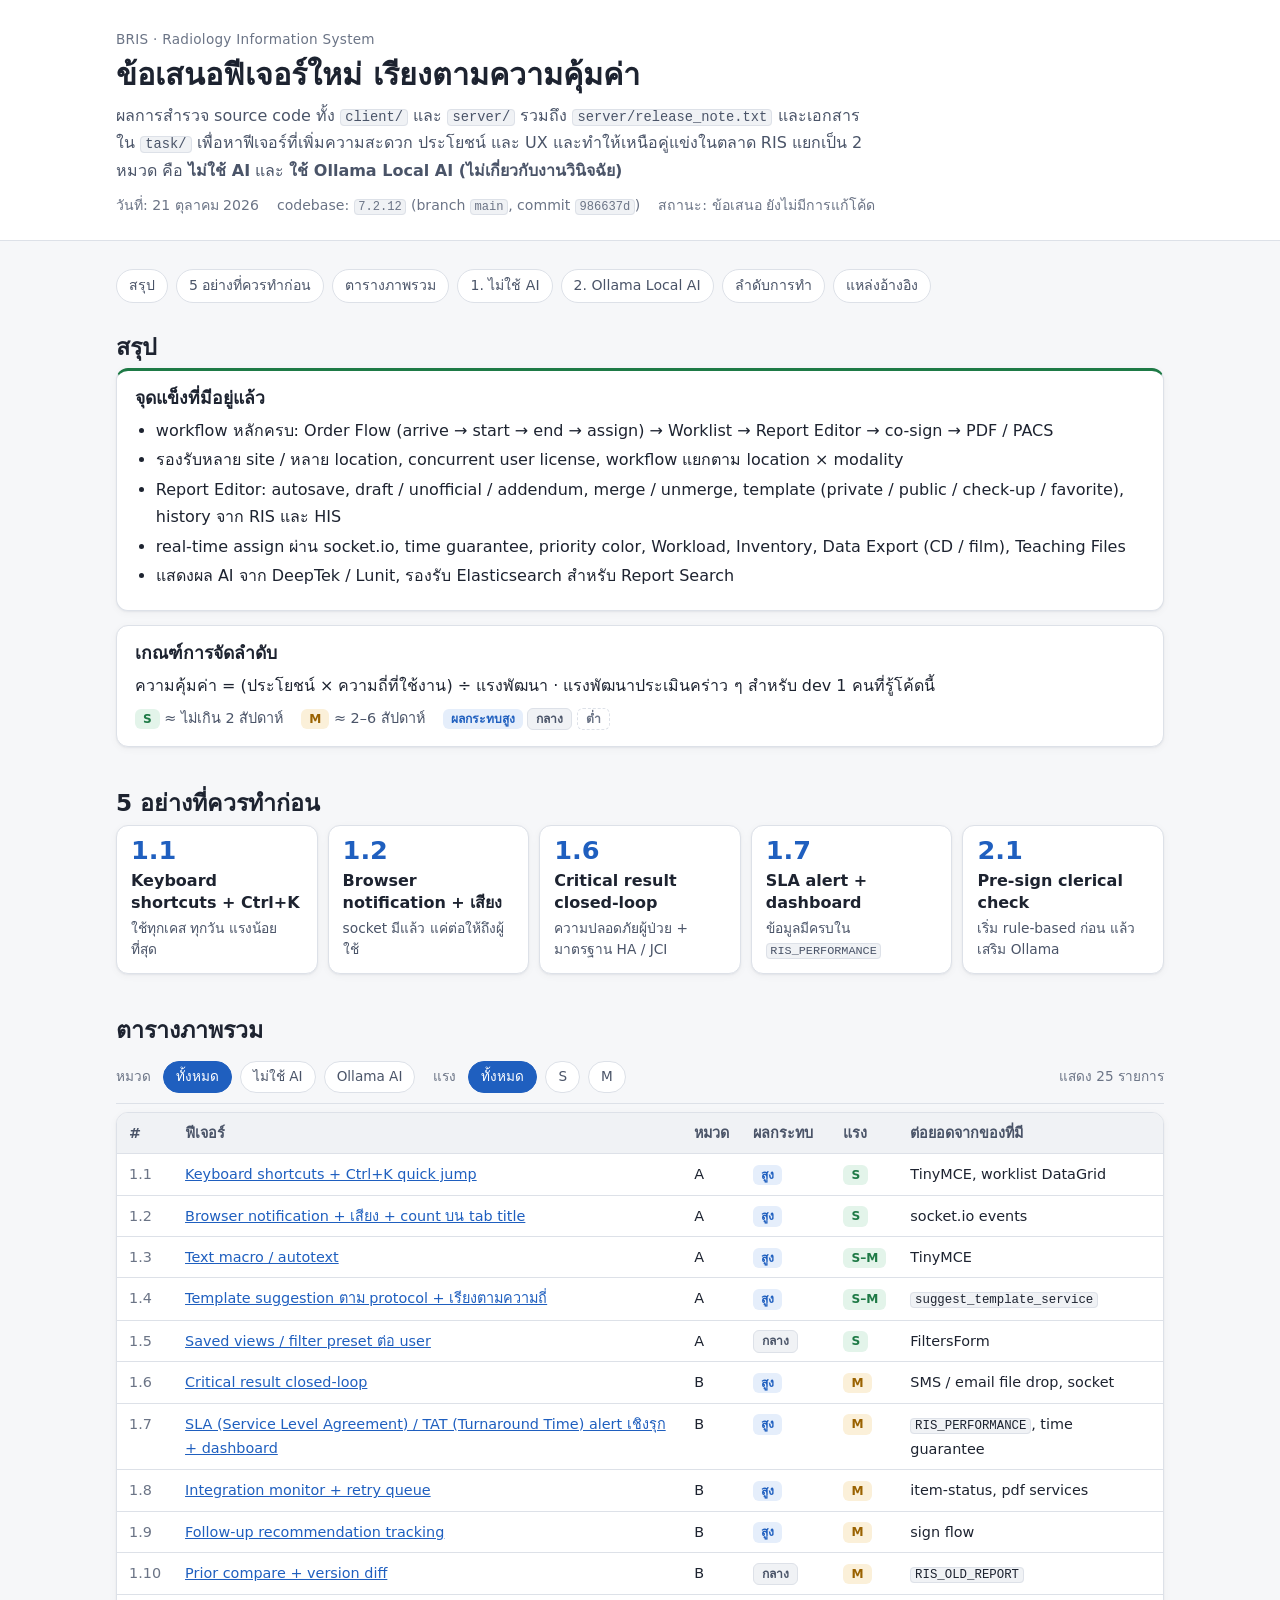
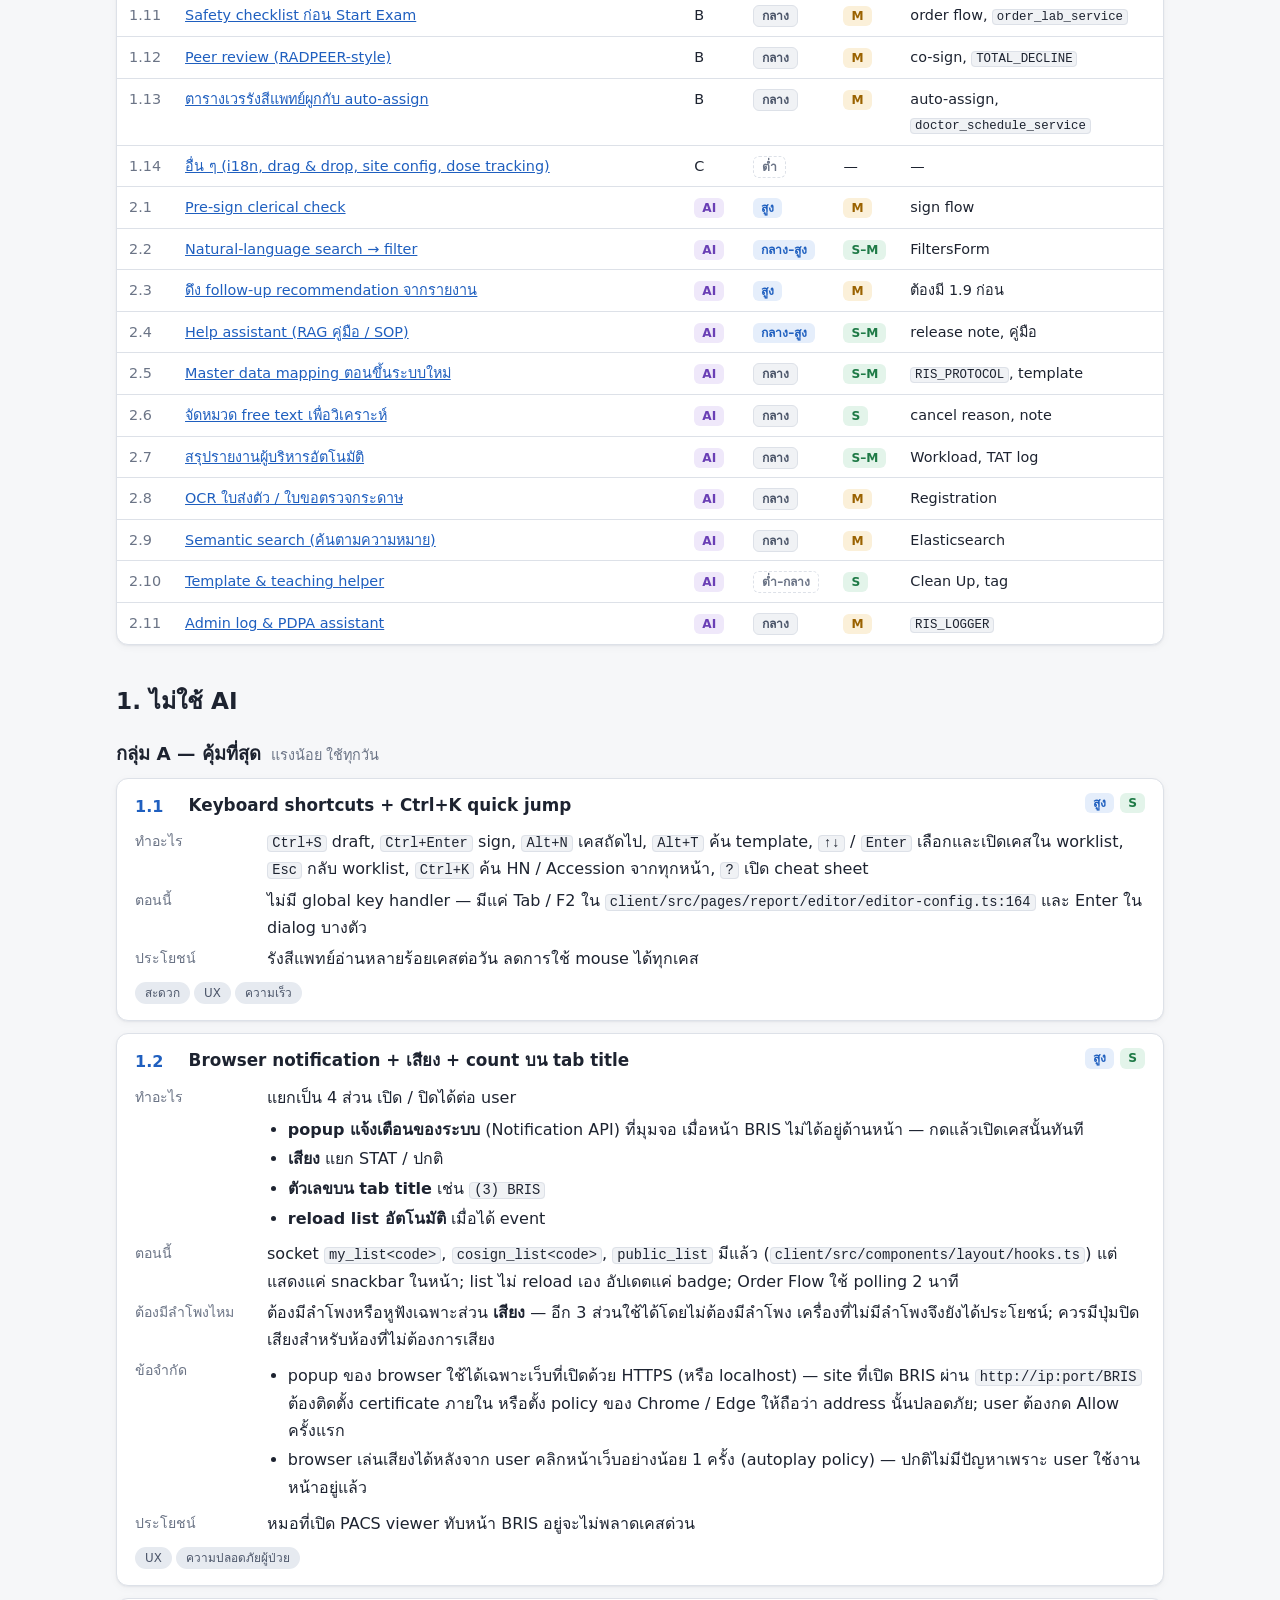
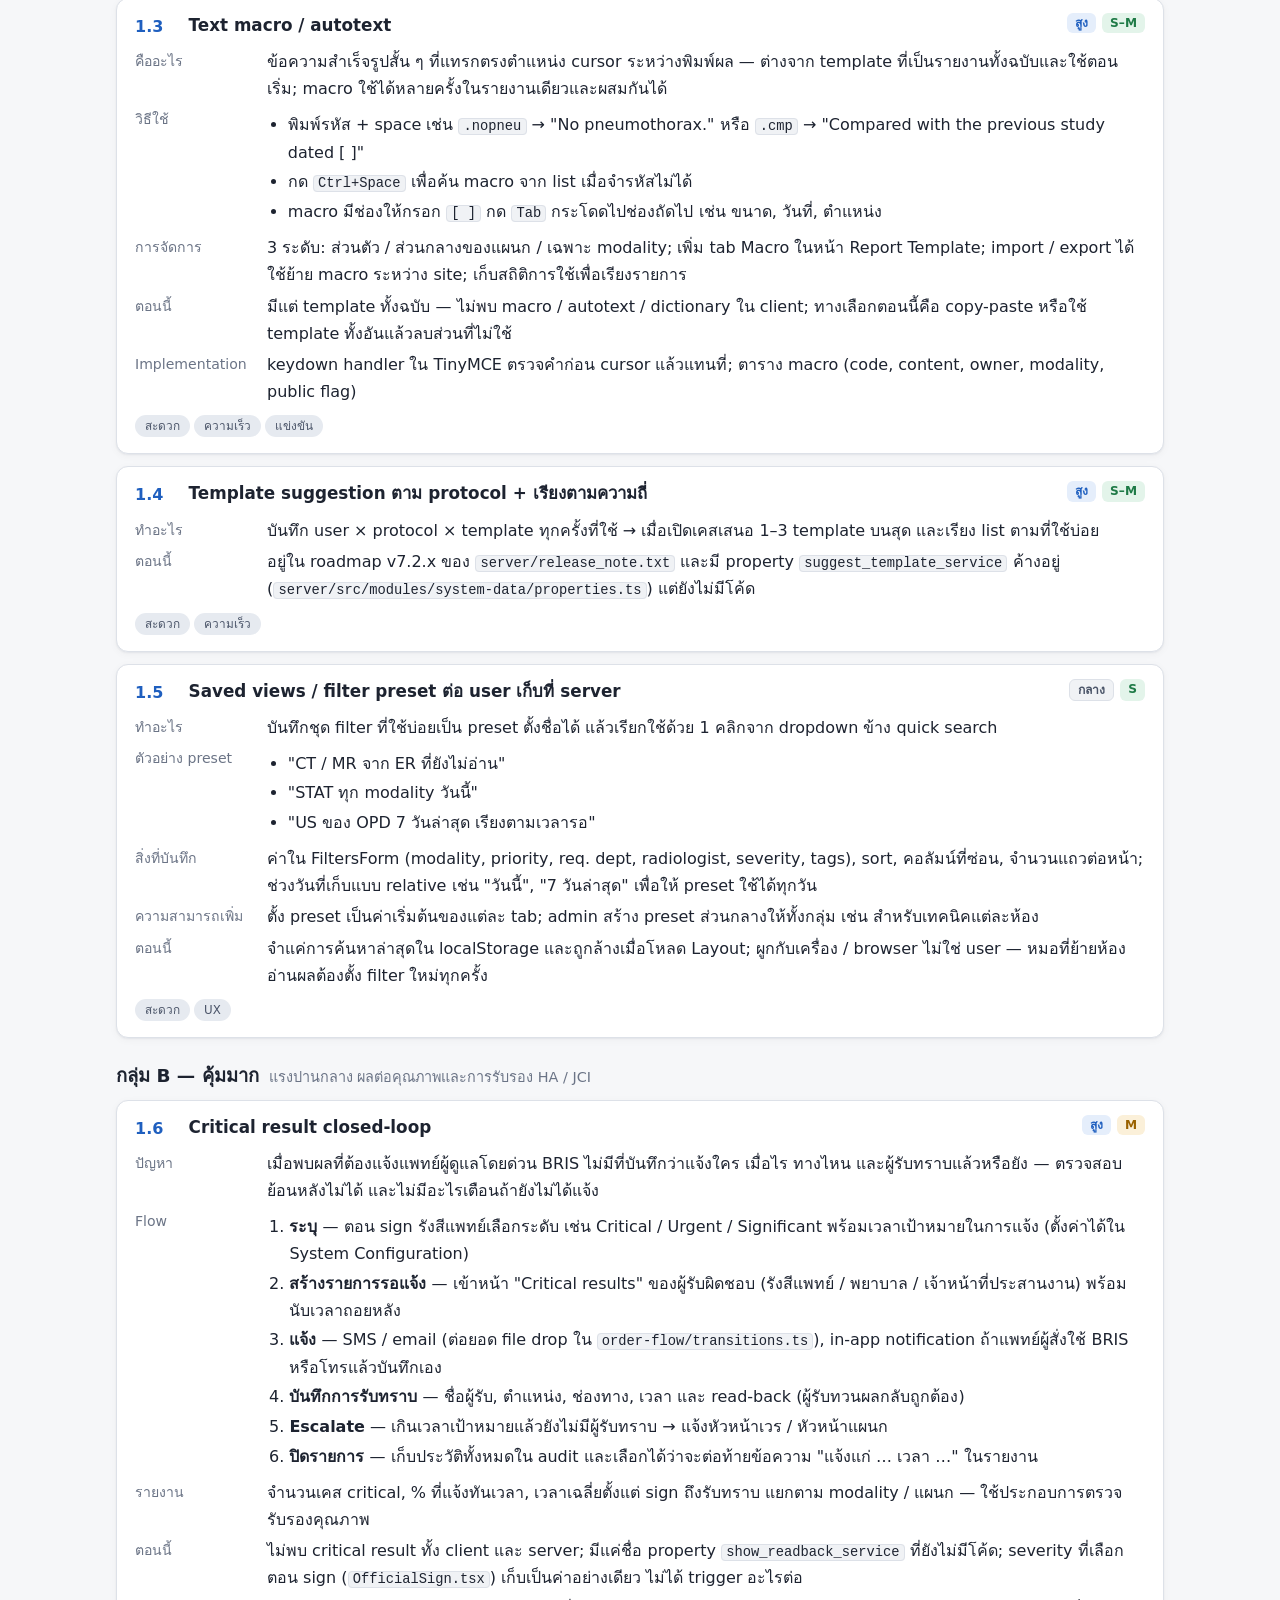
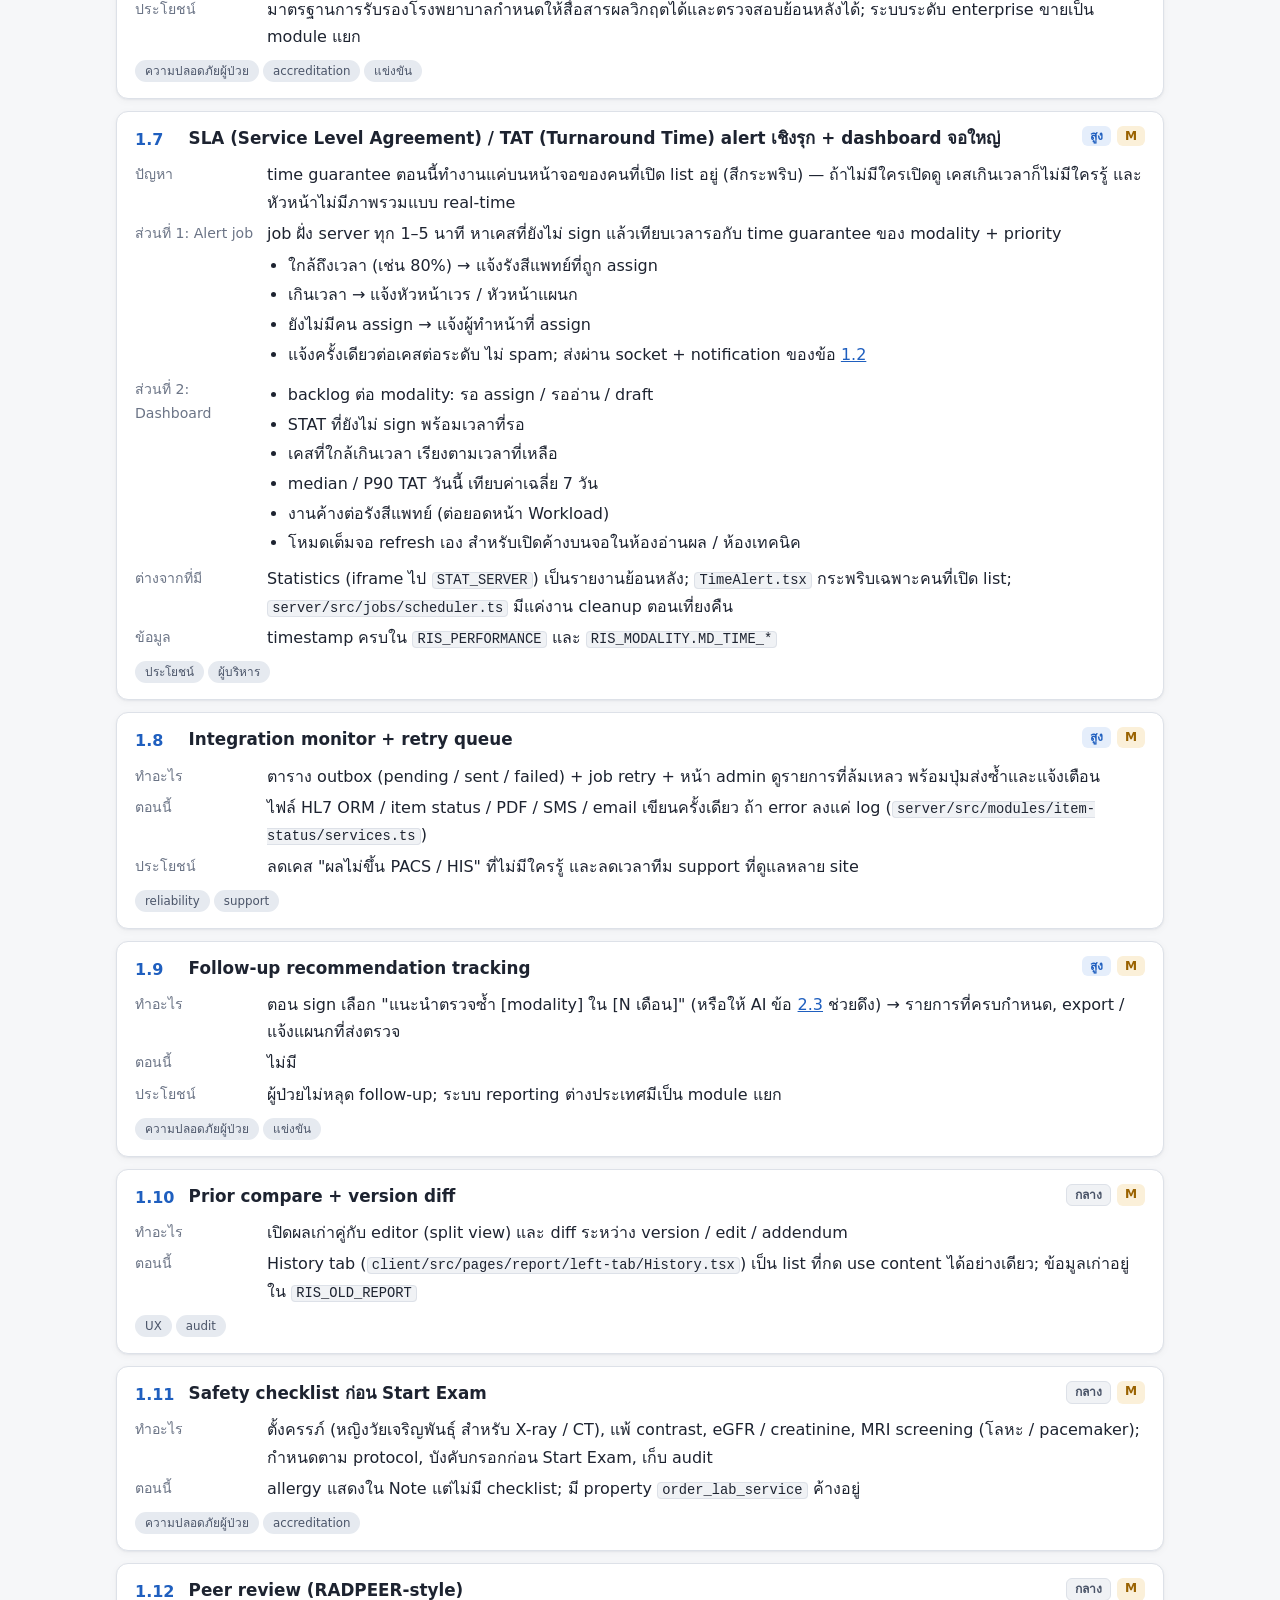
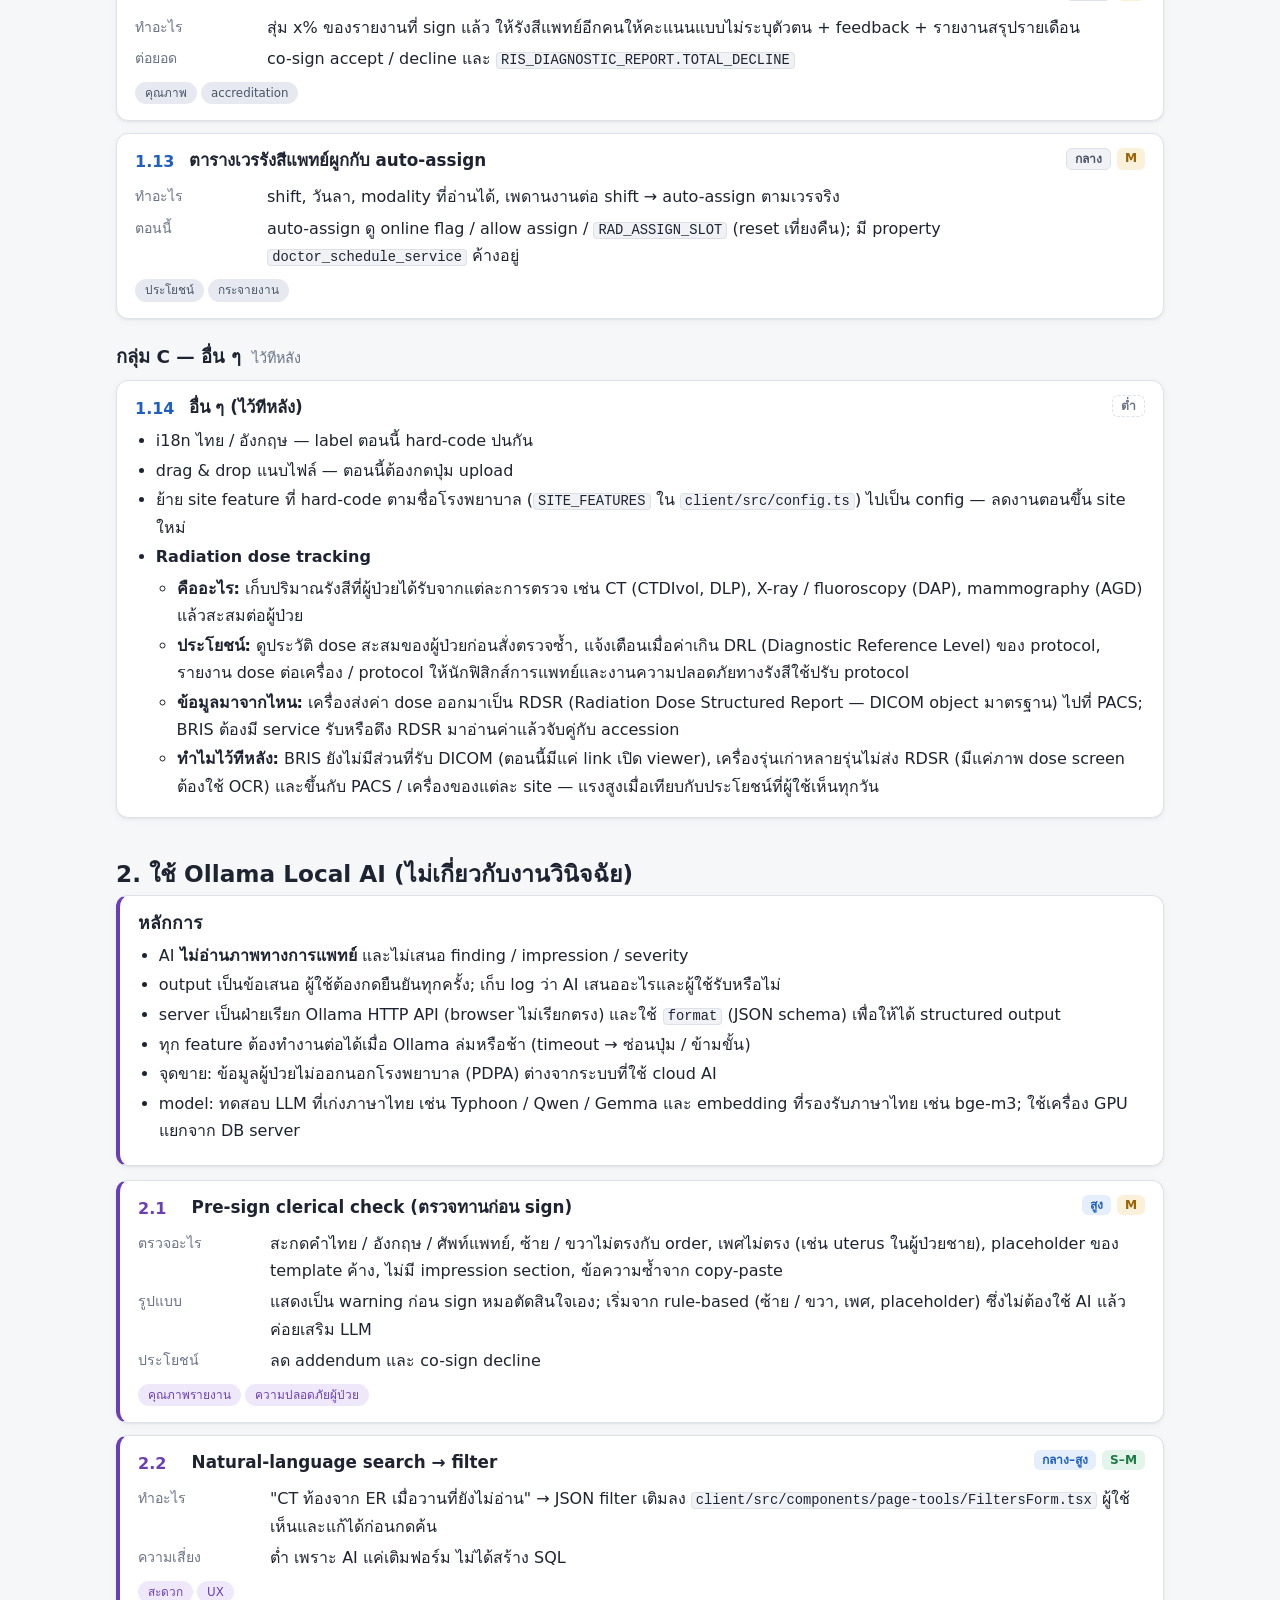
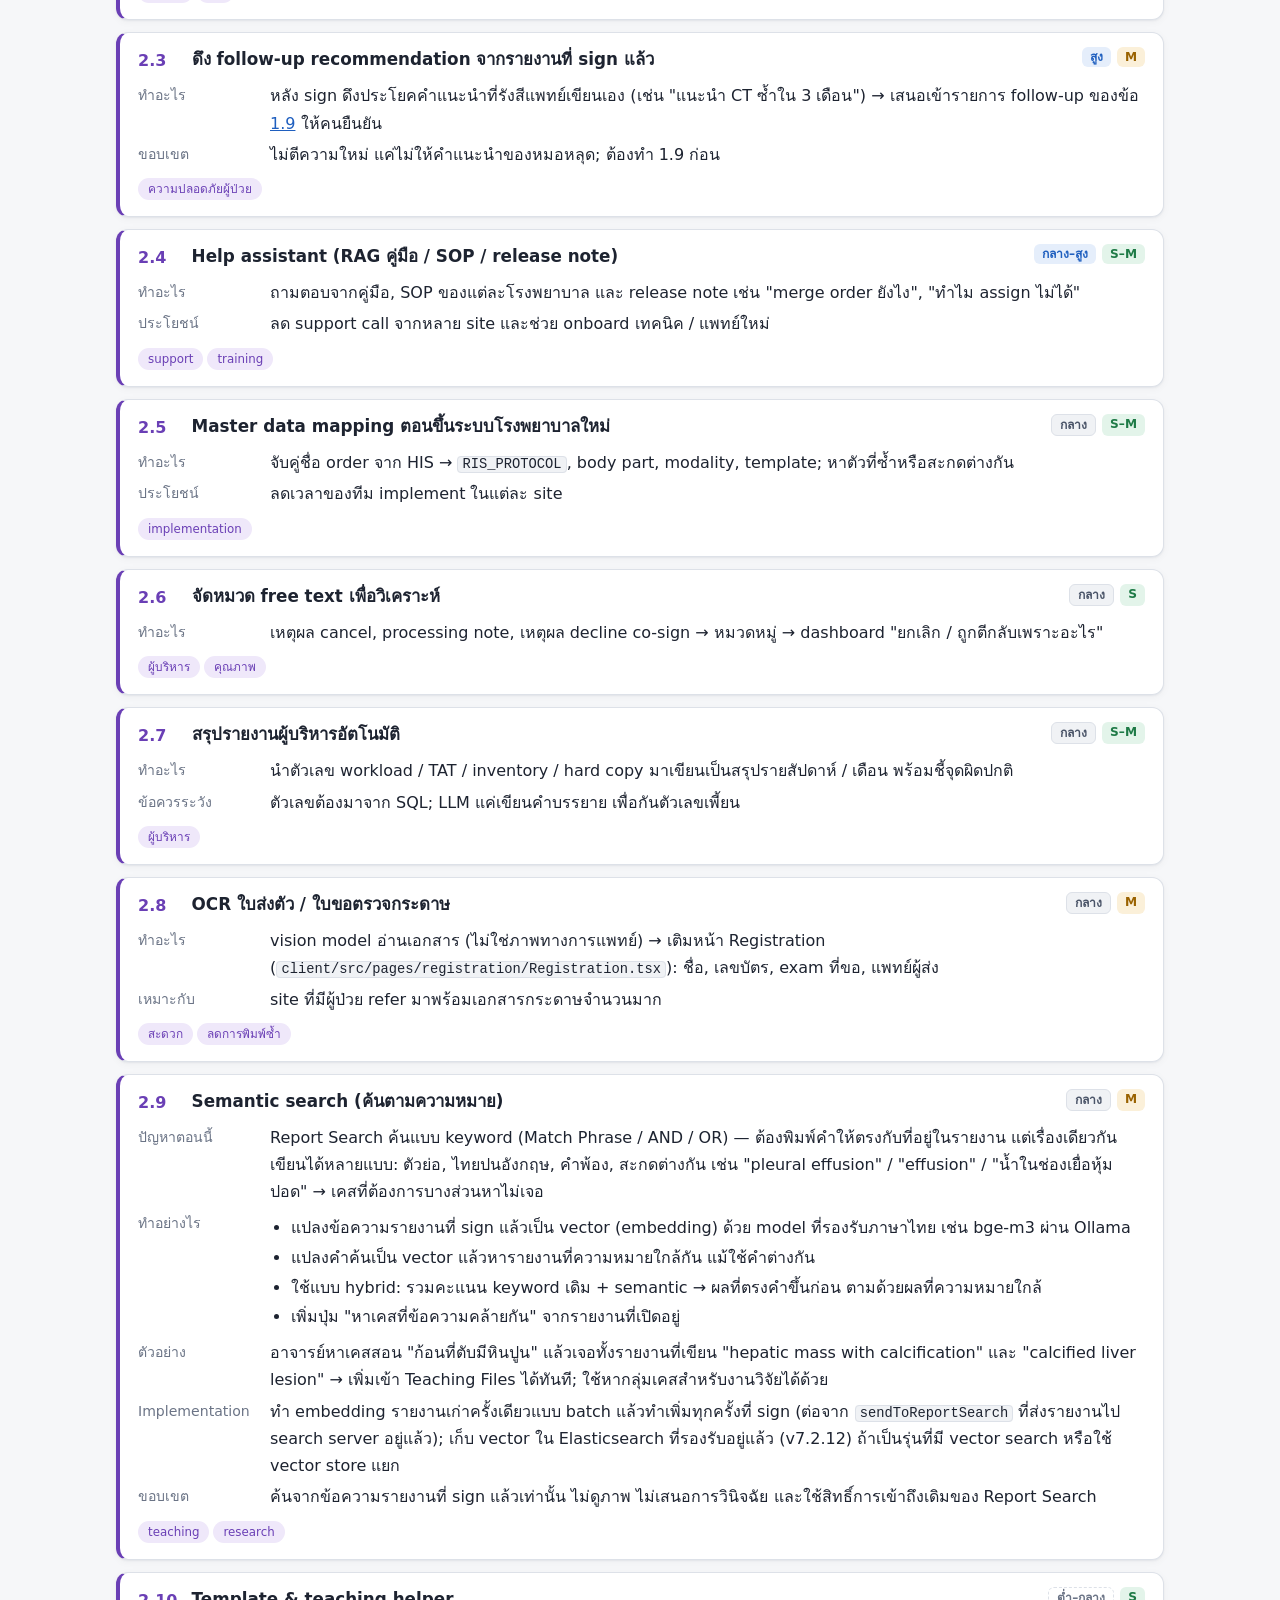
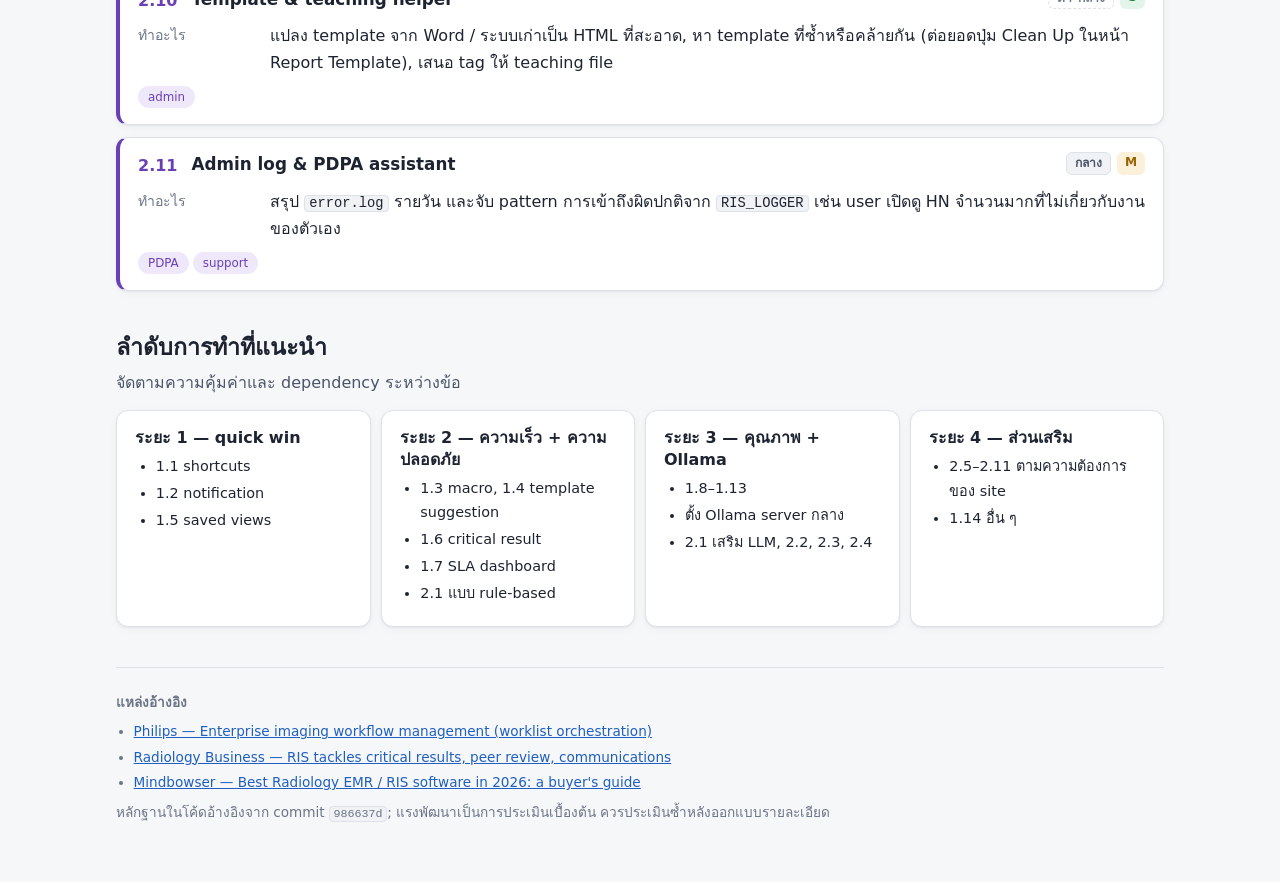
==== new_features/index.html @ 237ef5d5 "update" ====
<!doctype html>
<html lang="th">
  <head>
    <meta charset="utf-8" />
    <meta name="viewport" content="width=device-width, initial-scale=1" />
    <title>BRIS New Features</title>
    <meta
      name="description"
      content="ข้อเสนอฟีเจอร์ใหม่ของ BRIS เรียงตามความคุ้มค่า แยกหมวดไม่ใช้ AI และใช้ Ollama Local AI (ไม่เกี่ยวกับงานวินิจฉัย)"
    />
    <style>
      :root {
        --bg: #f6f7f9;
        --surface: #ffffff;
        --surface-2: #f0f2f5;
        --text: #1d2330;
        --text-2: #4a5468;
        --muted: #6b7486;
        --border: #dde1e8;
        --chip: #e6eaf0;
        --accent: #1f5fbf;
        --accent-soft: #e5eefb;
        --ok: #1e7a46;
        --ok-soft: #e3f4ea;
        --warn: #9a6200;
        --warn-soft: #fbf0d9;
        --danger: #b3261e;
        --danger-soft: #fbe5e3;
        --ai: #6a3fb5;
        --ai-soft: #efe8fa;
        --shadow:
          0 1px 2px rgba(20, 30, 50, 0.06), 0 2px 8px rgba(20, 30, 50, 0.04);
      }

      * {
        box-sizing: border-box;
      }
      html {
        -webkit-text-size-adjust: 100%;
      }
      body {
        margin: 0;
        background: var(--bg);
        color: var(--text);
        font-family:
          'Leelawadee UI', 'Sarabun', 'Noto Sans Thai', 'IBM Plex Sans Thai',
          Tahoma, system-ui, sans-serif;
        font-size: 16px;
        line-height: 1.7;
      }
      code,
      .mono {
        font-family:
          'Cascadia Code', Consolas, 'SFMono-Regular', Menlo, monospace;
        font-size: 0.86em;
        background: var(--surface-2);
        border: 1px solid var(--border);
        border-radius: 4px;
        padding: 0 0.3em;
        overflow-wrap: anywhere;
      }
      a {
        color: var(--accent);
      }
      h1,
      h2,
      h3 {
        line-height: 1.35;
        margin: 0;
      }
      h2 {
        font-size: 1.45rem;
        margin-bottom: 0.4rem;
      }
      h3 {
        font-size: 1.1rem;
      }
      p {
        margin: 0.4rem 0;
      }
      ul {
        margin: 0.3rem 0;
        padding-left: 1.3rem;
      }
      ol {
        margin: 0.3rem 0;
        padding-left: 1.4rem;
      }
      li {
        margin: 0.15rem 0;
      }

      .wrap {
        max-width: 1080px;
        margin: 0 auto;
        padding: 0 16px 64px;
      }

      header.top {
        background: var(--surface);
        border-bottom: 1px solid var(--border);
        margin-bottom: 28px;
      }
      header.top .wrap {
        padding-top: 28px;
        padding-bottom: 22px;
      }
      .eyebrow {
        color: var(--muted);
        font-size: 0.85rem;
        letter-spacing: 0.02em;
      }
      header.top h1 {
        font-size: 1.9rem;
        margin: 0.2rem 0 0.3rem;
      }
      header.top .lead {
        color: var(--text-2);
        max-width: 760px;
      }
      .meta {
        display: flex;
        flex-wrap: wrap;
        gap: 6px 18px;
        color: var(--muted);
        font-size: 0.88rem;
        margin-top: 10px;
      }

      nav.toc {
        display: flex;
        flex-wrap: wrap;
        gap: 8px;
        margin: 0 0 28px;
      }
      nav.toc a {
        text-decoration: none;
        background: var(--surface);
        border: 1px solid var(--border);
        color: var(--text-2);
        border-radius: 999px;
        padding: 4px 12px;
        font-size: 0.88rem;
      }
      nav.toc a:hover {
        border-color: var(--accent);
        color: var(--accent);
      }

      section {
        margin: 0 0 40px;
      }
      .section-intro {
        color: var(--text-2);
        margin-bottom: 14px;
      }

      .panel {
        background: var(--surface);
        border: 1px solid var(--border);
        border-radius: 12px;
        padding: 16px 18px;
        box-shadow: var(--shadow);
      }
      .panel h3 {
        margin-bottom: 0.35rem;
      }
      .panel.good {
        border-top: 3px solid var(--ok);
      }
      .panel.ai {
        border-left: 4px solid var(--ai);
      }

      .legend {
        display: flex;
        flex-wrap: wrap;
        gap: 8px 18px;
        font-size: 0.9rem;
        color: var(--text-2);
      }

      .badge {
        display: inline-block;
        font-size: 0.76rem;
        font-weight: 600;
        line-height: 1.5;
        border-radius: 6px;
        padding: 1px 8px;
        white-space: nowrap;
        vertical-align: middle;
      }
      .e-S {
        background: var(--ok-soft);
        color: var(--ok);
      }
      .e-M {
        background: var(--warn-soft);
        color: var(--warn);
      }
      .i-high {
        background: var(--accent-soft);
        color: var(--accent);
      }
      .i-mid {
        background: var(--surface-2);
        color: var(--text-2);
        border: 1px solid var(--border);
      }
      .i-low {
        background: transparent;
        color: var(--muted);
        border: 1px dashed var(--border);
      }
      .t-ai {
        background: var(--ai-soft);
        color: var(--ai);
      }
      .tag {
        display: inline-block;
        font-size: 0.74rem;
        font-weight: 500;
        color: var(--text-2);
        background: var(--chip);
        border-radius: 999px;
        padding: 1px 10px;
        margin: 0 4px 4px 0;
        white-space: nowrap;
      }
      .ai-card .tag {
        background: var(--ai-soft);
        color: var(--ai);
      }

      .top5 {
        display: grid;
        grid-template-columns: repeat(5, 1fr);
        gap: 10px;
        counter-reset: t5;
      }
      .top5 .panel {
        padding: 12px 14px;
        position: relative;
      }
      .top5 .num {
        font-size: 1.6rem;
        font-weight: 700;
        color: var(--accent);
        line-height: 1;
      }
      .top5 .ttl {
        font-weight: 600;
        margin: 6px 0 4px;
        line-height: 1.4;
      }
      .top5 .why {
        font-size: 0.86rem;
        color: var(--text-2);
        line-height: 1.5;
      }

      .filters {
        position: sticky;
        top: 0;
        z-index: 5;
        display: flex;
        flex-wrap: wrap;
        align-items: center;
        gap: 8px;
        background: var(--bg);
        padding: 10px 0;
        margin-bottom: 8px;
        border-bottom: 1px solid var(--border);
      }
      .filters .lbl {
        color: var(--muted);
        font-size: 0.85rem;
        margin-right: 4px;
      }
      .chip {
        font: inherit;
        font-size: 0.85rem;
        background: var(--surface);
        color: var(--text-2);
        border: 1px solid var(--border);
        border-radius: 999px;
        padding: 3px 12px;
        cursor: pointer;
      }
      .chip[aria-pressed='true'] {
        background: var(--accent);
        border-color: var(--accent);
        color: #fff;
      }
      .filters .count {
        margin-left: auto;
        color: var(--muted);
        font-size: 0.85rem;
      }

      .table-wrap {
        overflow-x: auto;
        background: var(--surface);
        border: 1px solid var(--border);
        border-radius: 12px;
        box-shadow: var(--shadow);
      }
      table {
        border-collapse: collapse;
        width: 100%;
        font-size: 0.9rem;
      }
      th,
      td {
        text-align: left;
        padding: 8px 12px;
        border-bottom: 1px solid var(--border);
        vertical-align: top;
      }
      th {
        background: var(--surface-2);
        color: var(--text-2);
        font-weight: 600;
        white-space: nowrap;
      }
      tr:last-child td {
        border-bottom: 0;
      }
      td.n {
        color: var(--muted);
        white-space: nowrap;
        font-variant-numeric: tabular-nums;
      }
      td.c {
        white-space: nowrap;
      }

      .group-head {
        display: flex;
        align-items: baseline;
        gap: 10px;
        flex-wrap: wrap;
        margin: 26px 0 10px;
      }
      .group-head h3 {
        font-size: 1.15rem;
      }
      .group-head span {
        color: var(--muted);
        font-size: 0.9rem;
      }

      .cards {
        display: grid;
        gap: 12px;
      }
      .card {
        background: var(--surface);
        border: 1px solid var(--border);
        border-radius: 12px;
        padding: 14px 18px 12px;
        box-shadow: var(--shadow);
      }
      .card.ai-card {
        border-left: 4px solid var(--ai);
      }
      .card-head {
        display: flex;
        align-items: flex-start;
        gap: 12px;
      }
      .card-head .no {
        font-weight: 700;
        color: var(--accent);
        min-width: 2.6em;
        font-variant-numeric: tabular-nums;
      }
      .ai-card .card-head .no {
        color: var(--ai);
      }
      .card-head h4 {
        margin: 0;
        font-size: 1.05rem;
        flex: 1;
        line-height: 1.45;
      }
      .card-head .badges {
        display: flex;
        gap: 6px;
        flex-wrap: wrap;
        justify-content: flex-end;
      }
      .card dl {
        margin: 8px 0 4px;
        display: grid;
        grid-template-columns: 7.5em 1fr;
        gap: 4px 12px;
      }
      .card dt {
        color: var(--muted);
        font-size: 0.88rem;
        padding-top: 2px;
      }
      .card dd {
        margin: 0;
      }
      .card .tags {
        margin-top: 6px;
      }

      .phases {
        display: grid;
        grid-template-columns: repeat(4, 1fr);
        gap: 10px;
      }
      .phases .panel h3 {
        font-size: 1rem;
      }
      .phases .panel p {
        font-size: 0.88rem;
        color: var(--text-2);
      }
      .phases ul {
        font-size: 0.9rem;
      }

      .hidden {
        display: none !important;
      }

      footer {
        color: var(--muted);
        font-size: 0.85rem;
        border-top: 1px solid var(--border);
        padding-top: 16px;
      }
      footer ul {
        padding-left: 1.1rem;
      }

      @media (max-width: 900px) {
        .top5 {
          grid-template-columns: repeat(2, 1fr);
        }
        .phases {
          grid-template-columns: 1fr 1fr;
        }
      }
      @media (max-width: 640px) {
        header.top h1 {
          font-size: 1.5rem;
        }
        .phases,
        .top5 {
          grid-template-columns: 1fr;
        }
        .card dl {
          grid-template-columns: 1fr;
          gap: 0;
        }
        .card dt {
          margin-top: 6px;
        }
        .card-head {
          flex-wrap: wrap;
        }
        .card-head .badges {
          width: 100%;
          justify-content: flex-start;
          padding-left: calc(2.6em + 12px);
        }
      }
      @media print {
        body {
          background: #fff;
          color: #000;
          font-size: 12pt;
        }
        .filters,
        nav.toc {
          display: none !important;
        }
        .card,
        .panel {
          box-shadow: none;
          break-inside: avoid;
        }
        .hidden {
          display: revert !important;
        }
        tr.hidden {
          display: table-row !important;
        }
        header.top {
          border: 0;
        }
      }
    </style>
  </head>
  <body>
    <header class="top">
      <div class="wrap">
        <div class="eyebrow">BRIS · Radiology Information System</div>
        <h1>ข้อเสนอฟีเจอร์ใหม่ เรียงตามความคุ้มค่า</h1>
        <p class="lead">
          ผลการสำรวจ source code ทั้ง <code>client/</code> และ
          <code>server/</code> รวมถึง
          <code>server/release_note.txt</code> และเอกสารใน
          <code>task/</code> เพื่อหาฟีเจอร์ที่เพิ่มความสะดวก ประโยชน์ และ UX
          และทำให้เหนือคู่แข่งในตลาด RIS แยกเป็น 2 หมวด คือ
          <strong>ไม่ใช้ AI</strong> และ
          <strong>ใช้ Ollama Local AI (ไม่เกี่ยวกับงานวินิจฉัย)</strong>
        </p>
        <div class="meta">
          <span>วันที่: 21 ตุลาคม 2026</span>
          <span
            >codebase: <code>7.2.12</code> (branch <code>main</code>, commit
            <code>986637d</code>)</span
          >
          <span>สถานะ: ข้อเสนอ ยังไม่มีการแก้โค้ด</span>
        </div>
      </div>
    </header>

    <main class="wrap">
      <nav class="toc" aria-label="สารบัญ">
        <a href="#summary">สรุป</a>
        <a href="#top5">5 อย่างที่ควรทำก่อน</a>
        <a href="#overview">ตารางภาพรวม</a>
        <a href="#noai">1. ไม่ใช้ AI</a>
        <a href="#ai">2. Ollama Local AI</a>
        <a href="#phases">ลำดับการทำ</a>
        <a href="#sources">แหล่งอ้างอิง</a>
      </nav>

      <!-- ================= SUMMARY ================= -->
      <section id="summary">
        <h2>สรุป</h2>
        <div class="panel good">
          <h3>จุดแข็งที่มีอยู่แล้ว</h3>
          <ul>
            <li>
              workflow หลักครบ: Order Flow (arrive → start → end → assign) →
              Worklist → Report Editor → co-sign → PDF / PACS
            </li>
            <li>
              รองรับหลาย site / หลาย location, concurrent user license, workflow
              แยกตาม location × modality
            </li>
            <li>
              Report Editor: autosave, draft / unofficial / addendum, merge /
              unmerge, template (private / public / check-up / favorite),
              history จาก RIS และ HIS
            </li>
            <li>
              real-time assign ผ่าน socket.io, time guarantee, priority color,
              Workload, Inventory, Data Export (CD / film), Teaching Files
            </li>
            <li>
              แสดงผล AI จาก DeepTek / Lunit, รองรับ Elasticsearch สำหรับ Report
              Search
            </li>
          </ul>
        </div>
        <div class="panel" style="margin-top: 14px">
          <h3>เกณฑ์การจัดลำดับ</h3>
          <p>
            ความคุ้มค่า = (ประโยชน์ × ความถี่ที่ใช้งาน) ÷ แรงพัฒนา ·
            แรงพัฒนาประเมินคร่าว ๆ สำหรับ dev 1 คนที่รู้โค้ดนี้
          </p>
          <div class="legend">
            <span><span class="badge e-S">S</span> ≈ ไม่เกิน 2 สัปดาห์</span>
            <span><span class="badge e-M">M</span> ≈ 2–6 สัปดาห์</span>
            <span
              ><span class="badge i-high">ผลกระทบสูง</span>
              <span class="badge i-mid">กลาง</span>
              <span class="badge i-low">ต่ำ</span></span
            >
          </div>
        </div>
      </section>

      <!-- ================= TOP 5 ================= -->
      <section id="top5">
        <h2>5 อย่างที่ควรทำก่อน</h2>
        <div class="top5">
          <div class="panel">
            <div class="num">1.1</div>
            <div class="ttl">Keyboard shortcuts + Ctrl+K</div>
            <div class="why">ใช้ทุกเคส ทุกวัน แรงน้อยที่สุด</div>
          </div>
          <div class="panel">
            <div class="num">1.2</div>
            <div class="ttl">Browser notification + เสียง</div>
            <div class="why">socket มีแล้ว แค่ต่อให้ถึงผู้ใช้</div>
          </div>
          <div class="panel">
            <div class="num">1.6</div>
            <div class="ttl">Critical result closed-loop</div>
            <div class="why">ความปลอดภัยผู้ป่วย + มาตรฐาน HA / JCI</div>
          </div>
          <div class="panel">
            <div class="num">1.7</div>
            <div class="ttl">SLA alert + dashboard</div>
            <div class="why">ข้อมูลมีครบใน <code>RIS_PERFORMANCE</code></div>
          </div>
          <div class="panel">
            <div class="num">2.1</div>
            <div class="ttl">Pre-sign clerical check</div>
            <div class="why">เริ่ม rule-based ก่อน แล้วเสริม Ollama</div>
          </div>
        </div>
      </section>

      <!-- ================= OVERVIEW TABLE ================= -->
      <section id="overview">
        <h2>ตารางภาพรวม</h2>
        <div class="filters" role="toolbar" aria-label="ตัวกรอง">
          <span class="lbl">หมวด</span>
          <button
            class="chip"
            type="button"
            data-f-cat="all"
            aria-pressed="true"
          >
            ทั้งหมด
          </button>
          <button
            class="chip"
            type="button"
            data-f-cat="noai"
            aria-pressed="false"
          >
            ไม่ใช้ AI
          </button>
          <button
            class="chip"
            type="button"
            data-f-cat="ai"
            aria-pressed="false"
          >
            Ollama AI
          </button>
          <span class="lbl" style="margin-left: 10px">แรง</span>
          <button
            class="chip"
            type="button"
            data-f-eff="all"
            aria-pressed="true"
          >
            ทั้งหมด
          </button>
          <button
            class="chip"
            type="button"
            data-f-eff="S"
            aria-pressed="false"
          >
            S
          </button>
          <button
            class="chip"
            type="button"
            data-f-eff="M"
            aria-pressed="false"
          >
            M
          </button>
          <span class="count" id="filterCount"></span>
        </div>
        <div class="table-wrap">
          <table>
            <thead>
              <tr>
                <th>#</th>
                <th>ฟีเจอร์</th>
                <th>หมวด</th>
                <th>ผลกระทบ</th>
                <th>แรง</th>
                <th>ต่อยอดจากของที่มี</th>
              </tr>
            </thead>
            <tbody>
              <tr data-cat="noai" data-eff="S">
                <td class="n">1.1</td>
                <td>
                  <a href="#f1-1">Keyboard shortcuts + Ctrl+K quick jump</a>
                </td>
                <td class="c">A</td>
                <td><span class="badge i-high">สูง</span></td>
                <td><span class="badge e-S">S</span></td>
                <td>TinyMCE, worklist DataGrid</td>
              </tr>
              <tr data-cat="noai" data-eff="S">
                <td class="n">1.2</td>
                <td>
                  <a href="#f1-2"
                    >Browser notification + เสียง + count บน tab title</a
                  >
                </td>
                <td class="c">A</td>
                <td><span class="badge i-high">สูง</span></td>
                <td><span class="badge e-S">S</span></td>
                <td>socket.io events</td>
              </tr>
              <tr data-cat="noai" data-eff="S M">
                <td class="n">1.3</td>
                <td><a href="#f1-3">Text macro / autotext</a></td>
                <td class="c">A</td>
                <td><span class="badge i-high">สูง</span></td>
                <td><span class="badge e-S">S–M</span></td>
                <td>TinyMCE</td>
              </tr>
              <tr data-cat="noai" data-eff="S M">
                <td class="n">1.4</td>
                <td>
                  <a href="#f1-4"
                    >Template suggestion ตาม protocol + เรียงตามความถี่</a
                  >
                </td>
                <td class="c">A</td>
                <td><span class="badge i-high">สูง</span></td>
                <td><span class="badge e-S">S–M</span></td>
                <td><code>suggest_template_service</code></td>
              </tr>
              <tr data-cat="noai" data-eff="S">
                <td class="n">1.5</td>
                <td>
                  <a href="#f1-5">Saved views / filter preset ต่อ user</a>
                </td>
                <td class="c">A</td>
                <td><span class="badge i-mid">กลาง</span></td>
                <td><span class="badge e-S">S</span></td>
                <td>FiltersForm</td>
              </tr>
              <tr data-cat="noai" data-eff="M">
                <td class="n">1.6</td>
                <td><a href="#f1-6">Critical result closed-loop</a></td>
                <td class="c">B</td>
                <td><span class="badge i-high">สูง</span></td>
                <td><span class="badge e-M">M</span></td>
                <td>SMS / email file drop, socket</td>
              </tr>
              <tr data-cat="noai" data-eff="M">
                <td class="n">1.7</td>
                <td>
                  <a href="#f1-7"
                    >SLA (Service Level Agreement) / TAT (Turnaround Time) alert
                    เชิงรุก + dashboard</a
                  >
                </td>
                <td class="c">B</td>
                <td><span class="badge i-high">สูง</span></td>
                <td><span class="badge e-M">M</span></td>
                <td><code>RIS_PERFORMANCE</code>, time guarantee</td>
              </tr>
              <tr data-cat="noai" data-eff="M">
                <td class="n">1.8</td>
                <td><a href="#f1-8">Integration monitor + retry queue</a></td>
                <td class="c">B</td>
                <td><span class="badge i-high">สูง</span></td>
                <td><span class="badge e-M">M</span></td>
                <td>item-status, pdf services</td>
              </tr>
              <tr data-cat="noai" data-eff="M">
                <td class="n">1.9</td>
                <td><a href="#f1-9">Follow-up recommendation tracking</a></td>
                <td class="c">B</td>
                <td><span class="badge i-high">สูง</span></td>
                <td><span class="badge e-M">M</span></td>
                <td>sign flow</td>
              </tr>
              <tr data-cat="noai" data-eff="M">
                <td class="n">1.10</td>
                <td><a href="#f1-10">Prior compare + version diff</a></td>
                <td class="c">B</td>
                <td><span class="badge i-mid">กลาง</span></td>
                <td><span class="badge e-M">M</span></td>
                <td><code>RIS_OLD_REPORT</code></td>
              </tr>
              <tr data-cat="noai" data-eff="M">
                <td class="n">1.11</td>
                <td><a href="#f1-11">Safety checklist ก่อน Start Exam</a></td>
                <td class="c">B</td>
                <td><span class="badge i-mid">กลาง</span></td>
                <td><span class="badge e-M">M</span></td>
                <td>order flow, <code>order_lab_service</code></td>
              </tr>
              <tr data-cat="noai" data-eff="M">
                <td class="n">1.12</td>
                <td><a href="#f1-12">Peer review (RADPEER-style)</a></td>
                <td class="c">B</td>
                <td><span class="badge i-mid">กลาง</span></td>
                <td><span class="badge e-M">M</span></td>
                <td>co-sign, <code>TOTAL_DECLINE</code></td>
              </tr>
              <tr data-cat="noai" data-eff="M">
                <td class="n">1.13</td>
                <td>
                  <a href="#f1-13">ตารางเวรรังสีแพทย์ผูกกับ auto-assign</a>
                </td>
                <td class="c">B</td>
                <td><span class="badge i-mid">กลาง</span></td>
                <td><span class="badge e-M">M</span></td>
                <td>auto-assign, <code>doctor_schedule_service</code></td>
              </tr>
              <tr data-cat="noai" data-eff="S M">
                <td class="n">1.14</td>
                <td>
                  <a href="#f1-14"
                    >อื่น ๆ (i18n, drag &amp; drop, site config, dose
                    tracking)</a
                  >
                </td>
                <td class="c">C</td>
                <td><span class="badge i-low">ต่ำ</span></td>
                <td>—</td>
                <td>—</td>
              </tr>
              <tr data-cat="ai" data-eff="M">
                <td class="n">2.1</td>
                <td><a href="#f2-1">Pre-sign clerical check</a></td>
                <td class="c"><span class="badge t-ai">AI</span></td>
                <td><span class="badge i-high">สูง</span></td>
                <td><span class="badge e-M">M</span></td>
                <td>sign flow</td>
              </tr>
              <tr data-cat="ai" data-eff="S M">
                <td class="n">2.2</td>
                <td><a href="#f2-2">Natural-language search → filter</a></td>
                <td class="c"><span class="badge t-ai">AI</span></td>
                <td><span class="badge i-high">กลาง–สูง</span></td>
                <td><span class="badge e-S">S–M</span></td>
                <td>FiltersForm</td>
              </tr>
              <tr data-cat="ai" data-eff="M">
                <td class="n">2.3</td>
                <td>
                  <a href="#f2-3">ดึง follow-up recommendation จากรายงาน</a>
                </td>
                <td class="c"><span class="badge t-ai">AI</span></td>
                <td><span class="badge i-high">สูง</span></td>
                <td><span class="badge e-M">M</span></td>
                <td>ต้องมี 1.9 ก่อน</td>
              </tr>
              <tr data-cat="ai" data-eff="S M">
                <td class="n">2.4</td>
                <td><a href="#f2-4">Help assistant (RAG คู่มือ / SOP)</a></td>
                <td class="c"><span class="badge t-ai">AI</span></td>
                <td><span class="badge i-high">กลาง–สูง</span></td>
                <td><span class="badge e-S">S–M</span></td>
                <td>release note, คู่มือ</td>
              </tr>
              <tr data-cat="ai" data-eff="S M">
                <td class="n">2.5</td>
                <td><a href="#f2-5">Master data mapping ตอนขึ้นระบบใหม่</a></td>
                <td class="c"><span class="badge t-ai">AI</span></td>
                <td><span class="badge i-mid">กลาง</span></td>
                <td><span class="badge e-S">S–M</span></td>
                <td><code>RIS_PROTOCOL</code>, template</td>
              </tr>
              <tr data-cat="ai" data-eff="S">
                <td class="n">2.6</td>
                <td><a href="#f2-6">จัดหมวด free text เพื่อวิเคราะห์</a></td>
                <td class="c"><span class="badge t-ai">AI</span></td>
                <td><span class="badge i-mid">กลาง</span></td>
                <td><span class="badge e-S">S</span></td>
                <td>cancel reason, note</td>
              </tr>
              <tr data-cat="ai" data-eff="S M">
                <td class="n">2.7</td>
                <td><a href="#f2-7">สรุปรายงานผู้บริหารอัตโนมัติ</a></td>
                <td class="c"><span class="badge t-ai">AI</span></td>
                <td><span class="badge i-mid">กลาง</span></td>
                <td><span class="badge e-S">S–M</span></td>
                <td>Workload, TAT log</td>
              </tr>
              <tr data-cat="ai" data-eff="M">
                <td class="n">2.8</td>
                <td><a href="#f2-8">OCR ใบส่งตัว / ใบขอตรวจกระดาษ</a></td>
                <td class="c"><span class="badge t-ai">AI</span></td>
                <td><span class="badge i-mid">กลาง</span></td>
                <td><span class="badge e-M">M</span></td>
                <td>Registration</td>
              </tr>
              <tr data-cat="ai" data-eff="M">
                <td class="n">2.9</td>
                <td><a href="#f2-9">Semantic search (ค้นตามความหมาย)</a></td>
                <td class="c"><span class="badge t-ai">AI</span></td>
                <td><span class="badge i-mid">กลาง</span></td>
                <td><span class="badge e-M">M</span></td>
                <td>Elasticsearch</td>
              </tr>
              <tr data-cat="ai" data-eff="S">
                <td class="n">2.10</td>
                <td><a href="#f2-10">Template &amp; teaching helper</a></td>
                <td class="c"><span class="badge t-ai">AI</span></td>
                <td><span class="badge i-low">ต่ำ–กลาง</span></td>
                <td><span class="badge e-S">S</span></td>
                <td>Clean Up, tag</td>
              </tr>
              <tr data-cat="ai" data-eff="M">
                <td class="n">2.11</td>
                <td><a href="#f2-11">Admin log &amp; PDPA assistant</a></td>
                <td class="c"><span class="badge t-ai">AI</span></td>
                <td><span class="badge i-mid">กลาง</span></td>
                <td><span class="badge e-M">M</span></td>
                <td><code>RIS_LOGGER</code></td>
              </tr>
            </tbody>
          </table>
        </div>
      </section>

      <!-- ================= 1. NO AI ================= -->
      <section id="noai">
        <h2>1. ไม่ใช้ AI</h2>

        <div class="group-head">
          <h3>กลุ่ม A — คุ้มที่สุด</h3>
          <span>แรงน้อย ใช้ทุกวัน</span>
        </div>
        <div class="cards">
          <article class="card" id="f1-1" data-cat="noai" data-eff="S">
            <div class="card-head">
              <span class="no">1.1</span>
              <h4>Keyboard shortcuts + Ctrl+K quick jump</h4>
              <div class="badges">
                <span class="badge i-high">สูง</span
                ><span class="badge e-S">S</span>
              </div>
            </div>
            <dl>
              <dt>ทำอะไร</dt>
              <dd>
                <code>Ctrl+S</code> draft, <code>Ctrl+Enter</code> sign,
                <code>Alt+N</code> เคสถัดไป, <code>Alt+T</code> ค้น template,
                <code>↑↓</code> / <code>Enter</code> เลือกและเปิดเคสใน worklist,
                <code>Esc</code> กลับ worklist, <code>Ctrl+K</code> ค้น HN /
                Accession จากทุกหน้า, <code>?</code> เปิด cheat sheet
              </dd>
              <dt>ตอนนี้</dt>
              <dd>
                ไม่มี global key handler — มีแค่ Tab / F2 ใน
                <code>client/src/pages/report/editor/editor-config.ts:164</code>
                และ Enter ใน dialog บางตัว
              </dd>
              <dt>ประโยชน์</dt>
              <dd>รังสีแพทย์อ่านหลายร้อยเคสต่อวัน ลดการใช้ mouse ได้ทุกเคส</dd>
            </dl>
            <div class="tags">
              <span class="tag">สะดวก</span><span class="tag">UX</span
              ><span class="tag">ความเร็ว</span>
            </div>
          </article>

          <article class="card" id="f1-2" data-cat="noai" data-eff="S">
            <div class="card-head">
              <span class="no">1.2</span>
              <h4>Browser notification + เสียง + count บน tab title</h4>
              <div class="badges">
                <span class="badge i-high">สูง</span
                ><span class="badge e-S">S</span>
              </div>
            </div>
            <dl>
              <dt>ทำอะไร</dt>
              <dd>
                แยกเป็น 4 ส่วน เปิด / ปิดได้ต่อ user
                <ul>
                  <li>
                    <strong>popup แจ้งเตือนของระบบ</strong> (Notification API)
                    ที่มุมจอ เมื่อหน้า BRIS ไม่ได้อยู่ด้านหน้า — กดแล้วเปิดเคสนั้นทันที
                  </li>
                  <li><strong>เสียง</strong> แยก STAT / ปกติ</li>
                  <li>
                    <strong>ตัวเลขบน tab title</strong> เช่น
                    <code>(3) BRIS</code>
                  </li>
                  <li>
                    <strong>reload list อัตโนมัติ</strong> เมื่อได้ event
                  </li>
                </ul>
              </dd>
              <dt>ตอนนี้</dt>
              <dd>
                socket <code>my_list&lt;code&gt;</code>,
                <code>cosign_list&lt;code&gt;</code>,
                <code>public_list</code> มีแล้ว
                (<code>client/src/components/layout/hooks.ts</code>) แต่แสดงแค่
                snackbar ในหน้า; list ไม่ reload เอง อัปเดตแค่ badge; Order Flow
                ใช้ polling 2 นาที
              </dd>
              <dt>ต้องมีลำโพงไหม</dt>
              <dd>
                ต้องมีลำโพงหรือหูฟังเฉพาะส่วน <strong>เสียง</strong> — อีก 3
                ส่วนใช้ได้โดยไม่ต้องมีลำโพง เครื่องที่ไม่มีลำโพงจึงยังได้ประโยชน์;
                ควรมีปุ่มปิดเสียงสำหรับห้องที่ไม่ต้องการเสียง
              </dd>
              <dt>ข้อจำกัด</dt>
              <dd>
                <ul>
                  <li>
                    popup ของ browser ใช้ได้เฉพาะเว็บที่เปิดด้วย HTTPS (หรือ
                    localhost) — site ที่เปิด BRIS ผ่าน
                    <code>http://ip:port/BRIS</code> ต้องติดตั้ง certificate
                    ภายใน หรือตั้ง policy ของ Chrome / Edge ให้ถือว่า address
                    นั้นปลอดภัย; user ต้องกด Allow ครั้งแรก
                  </li>
                  <li>
                    browser เล่นเสียงได้หลังจาก user คลิกหน้าเว็บอย่างน้อย 1 ครั้ง
                    (autoplay policy) — ปกติไม่มีปัญหาเพราะ user ใช้งานหน้าอยู่แล้ว
                  </li>
                </ul>
              </dd>
              <dt>ประโยชน์</dt>
              <dd>หมอที่เปิด PACS viewer ทับหน้า BRIS อยู่จะไม่พลาดเคสด่วน</dd>
            </dl>
            <div class="tags">
              <span class="tag">UX</span
              ><span class="tag">ความปลอดภัยผู้ป่วย</span>
            </div>
          </article>

          <article class="card" id="f1-3" data-cat="noai" data-eff="S M">
            <div class="card-head">
              <span class="no">1.3</span>
              <h4>Text macro / autotext</h4>
              <div class="badges">
                <span class="badge i-high">สูง</span
                ><span class="badge e-S">S–M</span>
              </div>
            </div>
            <dl>
              <dt>คืออะไร</dt>
              <dd>
                ข้อความสำเร็จรูปสั้น ๆ ที่แทรกตรงตำแหน่ง cursor ระหว่างพิมพ์ผล —
                ต่างจาก template ที่เป็นรายงานทั้งฉบับและใช้ตอนเริ่ม; macro
                ใช้ได้หลายครั้งในรายงานเดียวและผสมกันได้
              </dd>
              <dt>วิธีใช้</dt>
              <dd>
                <ul>
                  <li>
                    พิมพ์รหัส + space เช่น <code>.nopneu</code> → "No
                    pneumothorax." หรือ <code>.cmp</code> → "Compared with the
                    previous study dated [ ]"
                  </li>
                  <li>
                    กด <code>Ctrl+Space</code> เพื่อค้น macro จาก list
                    เมื่อจำรหัสไม่ได้
                  </li>
                  <li>
                    macro มีช่องให้กรอก <code>[ ]</code> กด <code>Tab</code>
                    กระโดดไปช่องถัดไป เช่น ขนาด, วันที่, ตำแหน่ง
                  </li>
                </ul>
              </dd>
              <dt>การจัดการ</dt>
              <dd>
                3 ระดับ: ส่วนตัว / ส่วนกลางของแผนก / เฉพาะ modality; เพิ่ม tab
                Macro ในหน้า Report Template; import / export ได้
                ใช้ย้าย macro ระหว่าง site; เก็บสถิติการใช้เพื่อเรียงรายการ
              </dd>
              <dt>ตอนนี้</dt>
              <dd>
                มีแต่ template ทั้งฉบับ — ไม่พบ macro / autotext / dictionary ใน
                client; ทางเลือกตอนนี้คือ copy-paste หรือใช้ template
                ทั้งอันแล้วลบส่วนที่ไม่ใช้
              </dd>
              <dt>Implementation</dt>
              <dd>
                keydown handler ใน TinyMCE ตรวจคำก่อน cursor แล้วแทนที่;
                ตาราง macro (code, content, owner, modality, public flag)
              </dd>
            </dl>
            <div class="tags">
              <span class="tag">สะดวก</span><span class="tag">ความเร็ว</span
              ><span class="tag">แข่งขัน</span>
            </div>
          </article>

          <article class="card" id="f1-4" data-cat="noai" data-eff="S M">
            <div class="card-head">
              <span class="no">1.4</span>
              <h4>Template suggestion ตาม protocol + เรียงตามความถี่</h4>
              <div class="badges">
                <span class="badge i-high">สูง</span
                ><span class="badge e-S">S–M</span>
              </div>
            </div>
            <dl>
              <dt>ทำอะไร</dt>
              <dd>
                บันทึก user × protocol × template ทุกครั้งที่ใช้ →
                เมื่อเปิดเคสเสนอ 1–3 template บนสุด และเรียง list ตามที่ใช้บ่อย
              </dd>
              <dt>ตอนนี้</dt>
              <dd>
                อยู่ใน roadmap v7.2.x ของ
                <code>server/release_note.txt</code> และมี property
                <code>suggest_template_service</code> ค้างอยู่
                (<code>server/src/modules/system-data/properties.ts</code>)
                แต่ยังไม่มีโค้ด
              </dd>
            </dl>
            <div class="tags">
              <span class="tag">สะดวก</span><span class="tag">ความเร็ว</span>
            </div>
          </article>

          <article class="card" id="f1-5" data-cat="noai" data-eff="S">
            <div class="card-head">
              <span class="no">1.5</span>
              <h4>Saved views / filter preset ต่อ user เก็บที่ server</h4>
              <div class="badges">
                <span class="badge i-mid">กลาง</span
                ><span class="badge e-S">S</span>
              </div>
            </div>
            <dl>
              <dt>ทำอะไร</dt>
              <dd>
                บันทึกชุด filter ที่ใช้บ่อยเป็น preset ตั้งชื่อได้
                แล้วเรียกใช้ด้วย 1 คลิกจาก dropdown ข้าง quick search
              </dd>
              <dt>ตัวอย่าง preset</dt>
              <dd>
                <ul>
                  <li>"CT / MR จาก ER ที่ยังไม่อ่าน"</li>
                  <li>"STAT ทุก modality วันนี้"</li>
                  <li>"US ของ OPD 7 วันล่าสุด เรียงตามเวลารอ"</li>
                </ul>
              </dd>
              <dt>สิ่งที่บันทึก</dt>
              <dd>
                ค่าใน FiltersForm (modality, priority, req. dept, radiologist,
                severity, tags), sort, คอลัมน์ที่ซ่อน, จำนวนแถวต่อหน้า;
                ช่วงวันที่เก็บแบบ relative เช่น "วันนี้", "7 วันล่าสุด" เพื่อให้
                preset ใช้ได้ทุกวัน
              </dd>
              <dt>ความสามารถเพิ่ม</dt>
              <dd>
                ตั้ง preset เป็นค่าเริ่มต้นของแต่ละ tab; admin สร้าง preset
                ส่วนกลางให้ทั้งกลุ่ม เช่น สำหรับเทคนิคแต่ละห้อง
              </dd>
              <dt>ตอนนี้</dt>
              <dd>
                จำแค่การค้นหาล่าสุดใน localStorage และถูกล้างเมื่อโหลด Layout;
                ผูกกับเครื่อง / browser ไม่ใช่ user —
                หมอที่ย้ายห้องอ่านผลต้องตั้ง filter ใหม่ทุกครั้ง
              </dd>
            </dl>
            <div class="tags">
              <span class="tag">สะดวก</span><span class="tag">UX</span>
            </div>
          </article>
        </div>

        <div class="group-head">
          <h3>กลุ่ม B — คุ้มมาก</h3>
          <span>แรงปานกลาง ผลต่อคุณภาพและการรับรอง HA / JCI</span>
        </div>
        <div class="cards">
          <article class="card" id="f1-6" data-cat="noai" data-eff="M">
            <div class="card-head">
              <span class="no">1.6</span>
              <h4>Critical result closed-loop</h4>
              <div class="badges">
                <span class="badge i-high">สูง</span
                ><span class="badge e-M">M</span>
              </div>
            </div>
            <dl>
              <dt>ปัญหา</dt>
              <dd>
                เมื่อพบผลที่ต้องแจ้งแพทย์ผู้ดูแลโดยด่วน BRIS
                ไม่มีที่บันทึกว่าแจ้งใคร เมื่อไร ทางไหน และผู้รับทราบแล้วหรือยัง —
                ตรวจสอบย้อนหลังไม่ได้ และไม่มีอะไรเตือนถ้ายังไม่ได้แจ้ง
              </dd>
              <dt>Flow</dt>
              <dd>
                <ol>
                  <li>
                    <strong>ระบุ</strong> — ตอน sign รังสีแพทย์เลือกระดับ เช่น
                    Critical / Urgent / Significant
                    พร้อมเวลาเป้าหมายในการแจ้ง (ตั้งค่าได้ใน System
                    Configuration)
                  </li>
                  <li>
                    <strong>สร้างรายการรอแจ้ง</strong> — เข้าหน้า "Critical
                    results" ของผู้รับผิดชอบ (รังสีแพทย์ / พยาบาล /
                    เจ้าหน้าที่ประสานงาน) พร้อมนับเวลาถอยหลัง
                  </li>
                  <li>
                    <strong>แจ้ง</strong> — SMS / email (ต่อยอด file drop ใน
                    <code>order-flow/transitions.ts</code>), in-app notification
                    ถ้าแพทย์ผู้สั่งใช้ BRIS หรือโทรแล้วบันทึกเอง
                  </li>
                  <li>
                    <strong>บันทึกการรับทราบ</strong> — ชื่อผู้รับ, ตำแหน่ง,
                    ช่องทาง, เวลา และ read-back (ผู้รับทวนผลกลับถูกต้อง)
                  </li>
                  <li>
                    <strong>Escalate</strong> —
                    เกินเวลาเป้าหมายแล้วยังไม่มีผู้รับทราบ → แจ้งหัวหน้าเวร /
                    หัวหน้าแผนก
                  </li>
                  <li>
                    <strong>ปิดรายการ</strong> — เก็บประวัติทั้งหมดใน audit
                    และเลือกได้ว่าจะต่อท้ายข้อความ "แจ้งแก่ … เวลา …" ในรายงาน
                  </li>
                </ol>
              </dd>
              <dt>รายงาน</dt>
              <dd>
                จำนวนเคส critical, % ที่แจ้งทันเวลา, เวลาเฉลี่ยตั้งแต่ sign
                ถึงรับทราบ แยกตาม modality / แผนก — ใช้ประกอบการตรวจรับรองคุณภาพ
              </dd>
              <dt>ตอนนี้</dt>
              <dd>
                ไม่พบ critical result ทั้ง client และ server; มีแค่ชื่อ property
                <code>show_readback_service</code> ที่ยังไม่มีโค้ด; severity ที่เลือกตอน
                sign (<code>OfficialSign.tsx</code>) เก็บเป็นค่าอย่างเดียว ไม่ได้
                trigger อะไรต่อ
              </dd>
              <dt>ประโยชน์</dt>
              <dd>
                มาตรฐานการรับรองโรงพยาบาลกำหนดให้สื่อสารผลวิกฤตได้และตรวจสอบย้อนหลังได้;
                ระบบระดับ enterprise ขายเป็น module แยก
              </dd>
            </dl>
            <div class="tags">
              <span class="tag">ความปลอดภัยผู้ป่วย</span
              ><span class="tag">accreditation</span
              ><span class="tag">แข่งขัน</span>
            </div>
          </article>

          <article class="card" id="f1-7" data-cat="noai" data-eff="M">
            <div class="card-head">
              <span class="no">1.7</span>
              <h4>
                SLA (Service Level Agreement) / TAT (Turnaround Time) alert
                เชิงรุก + dashboard จอใหญ่
              </h4>
              <div class="badges">
                <span class="badge i-high">สูง</span
                ><span class="badge e-M">M</span>
              </div>
            </div>
            <dl>
              <dt>ปัญหา</dt>
              <dd>
                time guarantee ตอนนี้ทำงานแค่บนหน้าจอของคนที่เปิด list อยู่
                (สีกระพริบ) — ถ้าไม่มีใครเปิดดู เคสเกินเวลาก็ไม่มีใครรู้
                และหัวหน้าไม่มีภาพรวมแบบ real-time
              </dd>
              <dt>ส่วนที่ 1: Alert job</dt>
              <dd>
                job ฝั่ง server ทุก 1–5 นาที หาเคสที่ยังไม่ sign
                แล้วเทียบเวลารอกับ time guarantee ของ modality + priority
                <ul>
                  <li>ใกล้ถึงเวลา (เช่น 80%) → แจ้งรังสีแพทย์ที่ถูก assign</li>
                  <li>เกินเวลา → แจ้งหัวหน้าเวร / หัวหน้าแผนก</li>
                  <li>ยังไม่มีคน assign → แจ้งผู้ทำหน้าที่ assign</li>
                  <li>
                    แจ้งครั้งเดียวต่อเคสต่อระดับ ไม่ spam; ส่งผ่าน socket +
                    notification ของข้อ <a href="#f1-2">1.2</a>
                  </li>
                </ul>
              </dd>
              <dt>ส่วนที่ 2: Dashboard</dt>
              <dd>
                <ul>
                  <li>backlog ต่อ modality: รอ assign / รออ่าน / draft</li>
                  <li>STAT ที่ยังไม่ sign พร้อมเวลาที่รอ</li>
                  <li>เคสที่ใกล้เกินเวลา เรียงตามเวลาที่เหลือ</li>
                  <li>median / P90 TAT วันนี้ เทียบค่าเฉลี่ย 7 วัน</li>
                  <li>งานค้างต่อรังสีแพทย์ (ต่อยอดหน้า Workload)</li>
                  <li>
                    โหมดเต็มจอ refresh เอง สำหรับเปิดค้างบนจอในห้องอ่านผล /
                    ห้องเทคนิค
                  </li>
                </ul>
              </dd>
              <dt>ต่างจากที่มี</dt>
              <dd>
                Statistics (iframe ไป <code>STAT_SERVER</code>) เป็นรายงานย้อนหลัง;
                <code>TimeAlert.tsx</code> กระพริบเฉพาะคนที่เปิด list;
                <code>server/src/jobs/scheduler.ts</code> มีแค่งาน cleanup
                ตอนเที่ยงคืน
              </dd>
              <dt>ข้อมูล</dt>
              <dd>
                timestamp ครบใน <code>RIS_PERFORMANCE</code> และ
                <code>RIS_MODALITY.MD_TIME_*</code>
              </dd>
            </dl>
            <div class="tags">
              <span class="tag">ประโยชน์</span
              ><span class="tag">ผู้บริหาร</span>
            </div>
          </article>

          <article class="card" id="f1-8" data-cat="noai" data-eff="M">
            <div class="card-head">
              <span class="no">1.8</span>
              <h4>Integration monitor + retry queue</h4>
              <div class="badges">
                <span class="badge i-high">สูง</span
                ><span class="badge e-M">M</span>
              </div>
            </div>
            <dl>
              <dt>ทำอะไร</dt>
              <dd>
                ตาราง outbox (pending / sent / failed) + job retry + หน้า admin
                ดูรายการที่ล้มเหลว พร้อมปุ่มส่งซ้ำและแจ้งเตือน
              </dd>
              <dt>ตอนนี้</dt>
              <dd>
                ไฟล์ HL7 ORM / item status / PDF / SMS / email เขียนครั้งเดียว
                ถ้า error ลงแค่ log
                (<code>server/src/modules/item-status/services.ts</code>)
              </dd>
              <dt>ประโยชน์</dt>
              <dd>
                ลดเคส "ผลไม่ขึ้น PACS / HIS" ที่ไม่มีใครรู้ และลดเวลาทีม support
                ที่ดูแลหลาย site
              </dd>
            </dl>
            <div class="tags">
              <span class="tag">reliability</span
              ><span class="tag">support</span>
            </div>
          </article>

          <article class="card" id="f1-9" data-cat="noai" data-eff="M">
            <div class="card-head">
              <span class="no">1.9</span>
              <h4>Follow-up recommendation tracking</h4>
              <div class="badges">
                <span class="badge i-high">สูง</span
                ><span class="badge e-M">M</span>
              </div>
            </div>
            <dl>
              <dt>ทำอะไร</dt>
              <dd>
                ตอน sign เลือก "แนะนำตรวจซ้ำ [modality] ใน [N เดือน]" (หรือให้
                AI ข้อ <a href="#f2-3">2.3</a> ช่วยดึง) → รายการที่ครบกำหนด,
                export / แจ้งแผนกที่ส่งตรวจ
              </dd>
              <dt>ตอนนี้</dt>
              <dd>ไม่มี</dd>
              <dt>ประโยชน์</dt>
              <dd>
                ผู้ป่วยไม่หลุด follow-up; ระบบ reporting ต่างประเทศมีเป็น module
                แยก
              </dd>
            </dl>
            <div class="tags">
              <span class="tag">ความปลอดภัยผู้ป่วย</span
              ><span class="tag">แข่งขัน</span>
            </div>
          </article>

          <article class="card" id="f1-10" data-cat="noai" data-eff="M">
            <div class="card-head">
              <span class="no">1.10</span>
              <h4>Prior compare + version diff</h4>
              <div class="badges">
                <span class="badge i-mid">กลาง</span
                ><span class="badge e-M">M</span>
              </div>
            </div>
            <dl>
              <dt>ทำอะไร</dt>
              <dd>
                เปิดผลเก่าคู่กับ editor (split view) และ diff ระหว่าง version /
                edit / addendum
              </dd>
              <dt>ตอนนี้</dt>
              <dd>
                History tab
                (<code>client/src/pages/report/left-tab/History.tsx</code>) เป็น
                list ที่กด use content ได้อย่างเดียว; ข้อมูลเก่าอยู่ใน
                <code>RIS_OLD_REPORT</code>
              </dd>
            </dl>
            <div class="tags">
              <span class="tag">UX</span><span class="tag">audit</span>
            </div>
          </article>

          <article class="card" id="f1-11" data-cat="noai" data-eff="M">
            <div class="card-head">
              <span class="no">1.11</span>
              <h4>Safety checklist ก่อน Start Exam</h4>
              <div class="badges">
                <span class="badge i-mid">กลาง</span
                ><span class="badge e-M">M</span>
              </div>
            </div>
            <dl>
              <dt>ทำอะไร</dt>
              <dd>
                ตั้งครรภ์ (หญิงวัยเจริญพันธุ์ สำหรับ X-ray / CT), แพ้ contrast,
                eGFR / creatinine, MRI screening (โลหะ / pacemaker); กำหนดตาม
                protocol, บังคับกรอกก่อน Start Exam, เก็บ audit
              </dd>
              <dt>ตอนนี้</dt>
              <dd>
                allergy แสดงใน Note แต่ไม่มี checklist; มี property
                <code>order_lab_service</code> ค้างอยู่
              </dd>
            </dl>
            <div class="tags">
              <span class="tag">ความปลอดภัยผู้ป่วย</span
              ><span class="tag">accreditation</span>
            </div>
          </article>

          <article class="card" id="f1-12" data-cat="noai" data-eff="M">
            <div class="card-head">
              <span class="no">1.12</span>
              <h4>Peer review (RADPEER-style)</h4>
              <div class="badges">
                <span class="badge i-mid">กลาง</span
                ><span class="badge e-M">M</span>
              </div>
            </div>
            <dl>
              <dt>ทำอะไร</dt>
              <dd>
                สุ่ม x% ของรายงานที่ sign แล้ว
                ให้รังสีแพทย์อีกคนให้คะแนนแบบไม่ระบุตัวตน + feedback +
                รายงานสรุปรายเดือน
              </dd>
              <dt>ต่อยอด</dt>
              <dd>
                co-sign accept / decline และ
                <code>RIS_DIAGNOSTIC_REPORT.TOTAL_DECLINE</code>
              </dd>
            </dl>
            <div class="tags">
              <span class="tag">คุณภาพ</span
              ><span class="tag">accreditation</span>
            </div>
          </article>

          <article class="card" id="f1-13" data-cat="noai" data-eff="M">
            <div class="card-head">
              <span class="no">1.13</span>
              <h4>ตารางเวรรังสีแพทย์ผูกกับ auto-assign</h4>
              <div class="badges">
                <span class="badge i-mid">กลาง</span
                ><span class="badge e-M">M</span>
              </div>
            </div>
            <dl>
              <dt>ทำอะไร</dt>
              <dd>
                shift, วันลา, modality ที่อ่านได้, เพดานงานต่อ shift →
                auto-assign ตามเวรจริง
              </dd>
              <dt>ตอนนี้</dt>
              <dd>
                auto-assign ดู online flag / allow assign /
                <code>RAD_ASSIGN_SLOT</code> (reset เที่ยงคืน); มี property
                <code>doctor_schedule_service</code> ค้างอยู่
              </dd>
            </dl>
            <div class="tags">
              <span class="tag">ประโยชน์</span
              ><span class="tag">กระจายงาน</span>
            </div>
          </article>
        </div>

        <div class="group-head">
          <h3>กลุ่ม C — อื่น ๆ</h3>
          <span>ไว้ทีหลัง</span>
        </div>
        <div class="cards">
          <article class="card" id="f1-14" data-cat="noai" data-eff="S M">
            <div class="card-head">
              <span class="no">1.14</span>
              <h4>อื่น ๆ (ไว้ทีหลัง)</h4>
              <div class="badges"><span class="badge i-low">ต่ำ</span></div>
            </div>
            <ul>
              <li>i18n ไทย / อังกฤษ — label ตอนนี้ hard-code ปนกัน</li>
              <li>drag &amp; drop แนบไฟล์ — ตอนนี้ต้องกดปุ่ม upload</li>
              <li>
                ย้าย site feature ที่ hard-code ตามชื่อโรงพยาบาล (<code
                  >SITE_FEATURES</code
                >
                ใน <code>client/src/config.ts</code>) ไปเป็น config —
                ลดงานตอนขึ้น site ใหม่
              </li>
              <li>
                <strong>Radiation dose tracking</strong>
                <ul>
                  <li>
                    <strong>คืออะไร:</strong>
                    เก็บปริมาณรังสีที่ผู้ป่วยได้รับจากแต่ละการตรวจ เช่น CT
                    (CTDIvol, DLP), X-ray / fluoroscopy (DAP), mammography (AGD)
                    แล้วสะสมต่อผู้ป่วย
                  </li>
                  <li>
                    <strong>ประโยชน์:</strong> ดูประวัติ dose
                    สะสมของผู้ป่วยก่อนสั่งตรวจซ้ำ, แจ้งเตือนเมื่อค่าเกิน DRL
                    (Diagnostic Reference Level) ของ protocol, รายงาน dose ต่อเครื่อง
                    / protocol ให้นักฟิสิกส์การแพทย์และงานความปลอดภัยทางรังสีใช้ปรับ
                    protocol
                  </li>
                  <li>
                    <strong>ข้อมูลมาจากไหน:</strong> เครื่องส่งค่า dose ออกมาเป็น
                    RDSR (Radiation Dose Structured Report — DICOM object
                    มาตรฐาน) ไปที่ PACS; BRIS ต้องมี service รับหรือดึง RDSR
                    มาอ่านค่าแล้วจับคู่กับ accession
                  </li>
                  <li>
                    <strong>ทำไมไว้ทีหลัง:</strong> BRIS ยังไม่มีส่วนที่รับ DICOM
                    (ตอนนี้มีแค่ link เปิด viewer), เครื่องรุ่นเก่าหลายรุ่นไม่ส่ง
                    RDSR (มีแค่ภาพ dose screen ต้องใช้ OCR) และขึ้นกับ PACS /
                    เครื่องของแต่ละ site — แรงสูงเมื่อเทียบกับประโยชน์ที่ผู้ใช้เห็นทุกวัน
                  </li>
                </ul>
              </li>
            </ul>
          </article>
        </div>
      </section>

      <!-- ================= 2. OLLAMA ================= -->
      <section id="ai">
        <h2>2. ใช้ Ollama Local AI (ไม่เกี่ยวกับงานวินิจฉัย)</h2>

        <div class="panel ai" style="margin-bottom: 14px">
          <h3>หลักการ</h3>
          <ul>
            <li>
              AI <strong>ไม่อ่านภาพทางการแพทย์</strong> และไม่เสนอ finding /
              impression / severity
            </li>
            <li>
              output เป็นข้อเสนอ ผู้ใช้ต้องกดยืนยันทุกครั้ง; เก็บ log ว่า AI
              เสนออะไรและผู้ใช้รับหรือไม่
            </li>
            <li>
              server เป็นฝ่ายเรียก Ollama HTTP API (browser ไม่เรียกตรง) และใช้
              <code>format</code> (JSON schema) เพื่อให้ได้ structured output
            </li>
            <li>
              ทุก feature ต้องทำงานต่อได้เมื่อ Ollama ล่มหรือช้า (timeout →
              ซ่อนปุ่ม / ข้ามขั้น)
            </li>
            <li>
              จุดขาย: ข้อมูลผู้ป่วยไม่ออกนอกโรงพยาบาล (PDPA) ต่างจากระบบที่ใช้
              cloud AI
            </li>
            <li>
              model: ทดสอบ LLM ที่เก่งภาษาไทย เช่น Typhoon / Qwen / Gemma และ
              embedding ที่รองรับภาษาไทย เช่น bge-m3; ใช้เครื่อง GPU แยกจาก DB
              server
            </li>
          </ul>
        </div>

        <div class="cards">
          <article class="card ai-card" id="f2-1" data-cat="ai" data-eff="M">
            <div class="card-head">
              <span class="no">2.1</span>
              <h4>Pre-sign clerical check (ตรวจทานก่อน sign)</h4>
              <div class="badges">
                <span class="badge i-high">สูง</span
                ><span class="badge e-M">M</span>
              </div>
            </div>
            <dl>
              <dt>ตรวจอะไร</dt>
              <dd>
                สะกดคำไทย / อังกฤษ / ศัพท์แพทย์, ซ้าย / ขวาไม่ตรงกับ order,
                เพศไม่ตรง (เช่น uterus ในผู้ป่วยชาย), placeholder ของ template
                ค้าง, ไม่มี impression section, ข้อความซ้ำจาก copy-paste
              </dd>
              <dt>รูปแบบ</dt>
              <dd>
                แสดงเป็น warning ก่อน sign หมอตัดสินใจเอง; เริ่มจาก rule-based
                (ซ้าย / ขวา, เพศ, placeholder) ซึ่งไม่ต้องใช้ AI แล้วค่อยเสริม
                LLM
              </dd>
              <dt>ประโยชน์</dt>
              <dd>ลด addendum และ co-sign decline</dd>
            </dl>
            <div class="tags">
              <span class="tag">คุณภาพรายงาน</span
              ><span class="tag">ความปลอดภัยผู้ป่วย</span>
            </div>
          </article>

          <article class="card ai-card" id="f2-2" data-cat="ai" data-eff="S M">
            <div class="card-head">
              <span class="no">2.2</span>
              <h4>Natural-language search → filter</h4>
              <div class="badges">
                <span class="badge i-high">กลาง–สูง</span
                ><span class="badge e-S">S–M</span>
              </div>
            </div>
            <dl>
              <dt>ทำอะไร</dt>
              <dd>
                "CT ท้องจาก ER เมื่อวานที่ยังไม่อ่าน" → JSON filter เติมลง
                <code>client/src/components/page-tools/FiltersForm.tsx</code>
                ผู้ใช้เห็นและแก้ได้ก่อนกดค้น
              </dd>
              <dt>ความเสี่ยง</dt>
              <dd>ต่ำ เพราะ AI แค่เติมฟอร์ม ไม่ได้สร้าง SQL</dd>
            </dl>
            <div class="tags">
              <span class="tag">สะดวก</span><span class="tag">UX</span>
            </div>
          </article>

          <article class="card ai-card" id="f2-3" data-cat="ai" data-eff="M">
            <div class="card-head">
              <span class="no">2.3</span>
              <h4>ดึง follow-up recommendation จากรายงานที่ sign แล้ว</h4>
              <div class="badges">
                <span class="badge i-high">สูง</span
                ><span class="badge e-M">M</span>
              </div>
            </div>
            <dl>
              <dt>ทำอะไร</dt>
              <dd>
                หลัง sign ดึงประโยคคำแนะนำที่รังสีแพทย์เขียนเอง (เช่น "แนะนำ CT
                ซ้ำใน 3 เดือน") → เสนอเข้ารายการ follow-up ของข้อ
                <a href="#f1-9">1.9</a> ให้คนยืนยัน
              </dd>
              <dt>ขอบเขต</dt>
              <dd>ไม่ตีความใหม่ แค่ไม่ให้คำแนะนำของหมอหลุด; ต้องทำ 1.9 ก่อน</dd>
            </dl>
            <div class="tags"><span class="tag">ความปลอดภัยผู้ป่วย</span></div>
          </article>

          <article class="card ai-card" id="f2-4" data-cat="ai" data-eff="S M">
            <div class="card-head">
              <span class="no">2.4</span>
              <h4>Help assistant (RAG คู่มือ / SOP / release note)</h4>
              <div class="badges">
                <span class="badge i-high">กลาง–สูง</span
                ><span class="badge e-S">S–M</span>
              </div>
            </div>
            <dl>
              <dt>ทำอะไร</dt>
              <dd>
                ถามตอบจากคู่มือ, SOP ของแต่ละโรงพยาบาล และ release note เช่น
                "merge order ยังไง", "ทำไม assign ไม่ได้"
              </dd>
              <dt>ประโยชน์</dt>
              <dd>
                ลด support call จากหลาย site และช่วย onboard เทคนิค / แพทย์ใหม่
              </dd>
            </dl>
            <div class="tags">
              <span class="tag">support</span><span class="tag">training</span>
            </div>
          </article>

          <article class="card ai-card" id="f2-5" data-cat="ai" data-eff="S M">
            <div class="card-head">
              <span class="no">2.5</span>
              <h4>Master data mapping ตอนขึ้นระบบโรงพยาบาลใหม่</h4>
              <div class="badges">
                <span class="badge i-mid">กลาง</span
                ><span class="badge e-S">S–M</span>
              </div>
            </div>
            <dl>
              <dt>ทำอะไร</dt>
              <dd>
                จับคู่ชื่อ order จาก HIS → <code>RIS_PROTOCOL</code>, body part,
                modality, template; หาตัวที่ซ้ำหรือสะกดต่างกัน
              </dd>
              <dt>ประโยชน์</dt>
              <dd>ลดเวลาของทีม implement ในแต่ละ site</dd>
            </dl>
            <div class="tags"><span class="tag">implementation</span></div>
          </article>

          <article class="card ai-card" id="f2-6" data-cat="ai" data-eff="S">
            <div class="card-head">
              <span class="no">2.6</span>
              <h4>จัดหมวด free text เพื่อวิเคราะห์</h4>
              <div class="badges">
                <span class="badge i-mid">กลาง</span
                ><span class="badge e-S">S</span>
              </div>
            </div>
            <dl>
              <dt>ทำอะไร</dt>
              <dd>
                เหตุผล cancel, processing note, เหตุผล decline co-sign →
                หมวดหมู่ → dashboard "ยกเลิก / ถูกตีกลับเพราะอะไร"
              </dd>
            </dl>
            <div class="tags">
              <span class="tag">ผู้บริหาร</span><span class="tag">คุณภาพ</span>
            </div>
          </article>

          <article class="card ai-card" id="f2-7" data-cat="ai" data-eff="S M">
            <div class="card-head">
              <span class="no">2.7</span>
              <h4>สรุปรายงานผู้บริหารอัตโนมัติ</h4>
              <div class="badges">
                <span class="badge i-mid">กลาง</span
                ><span class="badge e-S">S–M</span>
              </div>
            </div>
            <dl>
              <dt>ทำอะไร</dt>
              <dd>
                นำตัวเลข workload / TAT / inventory / hard copy
                มาเขียนเป็นสรุปรายสัปดาห์ / เดือน พร้อมชี้จุดผิดปกติ
              </dd>
              <dt>ข้อควรระวัง</dt>
              <dd>
                ตัวเลขต้องมาจาก SQL; LLM แค่เขียนคำบรรยาย เพื่อกันตัวเลขเพี้ยน
              </dd>
            </dl>
            <div class="tags"><span class="tag">ผู้บริหาร</span></div>
          </article>

          <article class="card ai-card" id="f2-8" data-cat="ai" data-eff="M">
            <div class="card-head">
              <span class="no">2.8</span>
              <h4>OCR ใบส่งตัว / ใบขอตรวจกระดาษ</h4>
              <div class="badges">
                <span class="badge i-mid">กลาง</span
                ><span class="badge e-M">M</span>
              </div>
            </div>
            <dl>
              <dt>ทำอะไร</dt>
              <dd>
                vision model อ่านเอกสาร (ไม่ใช่ภาพทางการแพทย์) → เติมหน้า
                Registration
                (<code>client/src/pages/registration/Registration.tsx</code>):
                ชื่อ, เลขบัตร, exam ที่ขอ, แพทย์ผู้ส่ง
              </dd>
              <dt>เหมาะกับ</dt>
              <dd>site ที่มีผู้ป่วย refer มาพร้อมเอกสารกระดาษจำนวนมาก</dd>
            </dl>
            <div class="tags">
              <span class="tag">สะดวก</span
              ><span class="tag">ลดการพิมพ์ซ้ำ</span>
            </div>
          </article>

          <article class="card ai-card" id="f2-9" data-cat="ai" data-eff="M">
            <div class="card-head">
              <span class="no">2.9</span>
              <h4>Semantic search (ค้นตามความหมาย)</h4>
              <div class="badges">
                <span class="badge i-mid">กลาง</span
                ><span class="badge e-M">M</span>
              </div>
            </div>
            <dl>
              <dt>ปัญหาตอนนี้</dt>
              <dd>
                Report Search ค้นแบบ keyword (Match Phrase / AND / OR) —
                ต้องพิมพ์คำให้ตรงกับที่อยู่ในรายงาน แต่เรื่องเดียวกันเขียนได้หลายแบบ:
                ตัวย่อ, ไทยปนอังกฤษ, คำพ้อง, สะกดต่างกัน เช่น "pleural effusion" /
                "effusion" / "น้ำในช่องเยื่อหุ้มปอด" → เคสที่ต้องการบางส่วนหาไม่เจอ
              </dd>
              <dt>ทำอย่างไร</dt>
              <dd>
                <ul>
                  <li>
                    แปลงข้อความรายงานที่ sign แล้วเป็น vector (embedding) ด้วย
                    model ที่รองรับภาษาไทย เช่น bge-m3 ผ่าน Ollama
                  </li>
                  <li>
                    แปลงคำค้นเป็น vector แล้วหารายงานที่ความหมายใกล้กัน
                    แม้ใช้คำต่างกัน
                  </li>
                  <li>
                    ใช้แบบ hybrid: รวมคะแนน keyword เดิม + semantic →
                    ผลที่ตรงคำขึ้นก่อน ตามด้วยผลที่ความหมายใกล้
                  </li>
                  <li>เพิ่มปุ่ม "หาเคสที่ข้อความคล้ายกัน" จากรายงานที่เปิดอยู่</li>
                </ul>
              </dd>
              <dt>ตัวอย่าง</dt>
              <dd>
                อาจารย์หาเคสสอน "ก้อนที่ตับมีหินปูน" แล้วเจอทั้งรายงานที่เขียน
                "hepatic mass with calcification" และ "calcified liver lesion" →
                เพิ่มเข้า Teaching Files ได้ทันที; ใช้หากลุ่มเคสสำหรับงานวิจัยได้ด้วย
              </dd>
              <dt>Implementation</dt>
              <dd>
                ทำ embedding รายงานเก่าครั้งเดียวแบบ batch
                แล้วทำเพิ่มทุกครั้งที่ sign (ต่อจาก <code>sendToReportSearch</code>
                ที่ส่งรายงานไป search server อยู่แล้ว); เก็บ vector ใน
                Elasticsearch ที่รองรับอยู่แล้ว (v7.2.12)
                ถ้าเป็นรุ่นที่มี vector search หรือใช้ vector store แยก
              </dd>
              <dt>ขอบเขต</dt>
              <dd>
                ค้นจากข้อความรายงานที่ sign แล้วเท่านั้น ไม่ดูภาพ
                ไม่เสนอการวินิจฉัย และใช้สิทธิ์การเข้าถึงเดิมของ Report Search
              </dd>
            </dl>
            <div class="tags">
              <span class="tag">teaching</span><span class="tag">research</span>
            </div>
          </article>

          <article class="card ai-card" id="f2-10" data-cat="ai" data-eff="S">
            <div class="card-head">
              <span class="no">2.10</span>
              <h4>Template &amp; teaching helper</h4>
              <div class="badges">
                <span class="badge i-low">ต่ำ–กลาง</span
                ><span class="badge e-S">S</span>
              </div>
            </div>
            <dl>
              <dt>ทำอะไร</dt>
              <dd>
                แปลง template จาก Word / ระบบเก่าเป็น HTML ที่สะอาด, หา template
                ที่ซ้ำหรือคล้ายกัน (ต่อยอดปุ่ม Clean Up ในหน้า Report Template),
                เสนอ tag ให้ teaching file
              </dd>
            </dl>
            <div class="tags"><span class="tag">admin</span></div>
          </article>

          <article class="card ai-card" id="f2-11" data-cat="ai" data-eff="M">
            <div class="card-head">
              <span class="no">2.11</span>
              <h4>Admin log &amp; PDPA assistant</h4>
              <div class="badges">
                <span class="badge i-mid">กลาง</span
                ><span class="badge e-M">M</span>
              </div>
            </div>
            <dl>
              <dt>ทำอะไร</dt>
              <dd>
                สรุป <code>error.log</code> รายวัน และจับ pattern
                การเข้าถึงผิดปกติจาก <code>RIS_LOGGER</code> เช่น user เปิดดู HN
                จำนวนมากที่ไม่เกี่ยวกับงานของตัวเอง
              </dd>
            </dl>
            <div class="tags">
              <span class="tag">PDPA</span><span class="tag">support</span>
            </div>
          </article>
        </div>
      </section>

      <!-- ================= PHASES ================= -->
      <section id="phases">
        <h2>ลำดับการทำที่แนะนำ</h2>
        <p class="section-intro">จัดตามความคุ้มค่าและ dependency ระหว่างข้อ</p>
        <div class="phases">
          <div class="panel">
            <h3>ระยะ 1 — quick win</h3>
            <ul>
              <li>1.1 shortcuts</li>
              <li>1.2 notification</li>
              <li>1.5 saved views</li>
            </ul>
          </div>
          <div class="panel">
            <h3>ระยะ 2 — ความเร็ว + ความปลอดภัย</h3>
            <ul>
              <li>1.3 macro, 1.4 template suggestion</li>
              <li>1.6 critical result</li>
              <li>1.7 SLA dashboard</li>
              <li>2.1 แบบ rule-based</li>
            </ul>
          </div>
          <div class="panel">
            <h3>ระยะ 3 — คุณภาพ + Ollama</h3>
            <ul>
              <li>1.8–1.13</li>
              <li>ตั้ง Ollama server กลาง</li>
              <li>2.1 เสริม LLM, 2.2, 2.3, 2.4</li>
            </ul>
          </div>
          <div class="panel">
            <h3>ระยะ 4 — ส่วนเสริม</h3>
            <ul>
              <li>2.5–2.11 ตามความต้องการของ site</li>
              <li>1.14 อื่น ๆ</li>
            </ul>
          </div>
        </div>
      </section>

      <footer id="sources">
        <p><strong>แหล่งอ้างอิง</strong></p>
        <ul>
          <li>
            <a
              href="https://www.philips.ca/healthcare/resources/landing/enterprise-imaging/workflow-management"
              >Philips — Enterprise imaging workflow management (worklist
              orchestration)</a
            >
          </li>
          <li>
            <a href="https://radiologybusiness.com/node/64152"
              >Radiology Business — RIS tackles critical results, peer review,
              communications</a
            >
          </li>
          <li>
            <a href="https://www.mindbowser.com/best-radiology-emr-ris/"
              >Mindbowser — Best Radiology EMR / RIS software in 2026: a buyer's
              guide</a
            >
          </li>
        </ul>
        <p>
          หลักฐานในโค้ดอ้างอิงจาก commit <code>986637d</code>;
          แรงพัฒนาเป็นการประเมินเบื้องต้น ควรประเมินซ้ำหลังออกแบบรายละเอียด
        </p>
      </footer>
    </main>

    <script>
      ;(function () {
        var state = { cat: 'all', eff: 'all' }
        var items = document.querySelectorAll(
          'tbody tr[data-cat], article.card[data-cat]',
        )
        var countEl = document.getElementById('filterCount')

        function apply() {
          var shown = 0
          items.forEach(function (el) {
            var okCat = state.cat === 'all' || el.dataset.cat === state.cat
            var effs = (el.dataset.eff || '').split(' ')
            var okEff = state.eff === 'all' || effs.indexOf(state.eff) !== -1
            var visible = okCat && okEff
            el.classList.toggle('hidden', !visible)
            if (visible && el.tagName === 'TR') shown++
          })
          countEl.textContent = 'แสดง ' + shown + ' รายการ'
          document.querySelectorAll('.cards').forEach(function (group) {
            var any = group.querySelector('article.card:not(.hidden)')
            var head = group.previousElementSibling
            var hasCards = group.querySelector('article.card[data-cat]')
            if (!hasCards) return
            group.classList.toggle('hidden', !any)
            if (head && head.classList.contains('group-head'))
              head.classList.toggle('hidden', !any)
          })
          ;['noai', 'ai'].forEach(function (id) {
            var sec = document.getElementById(id)
            sec.classList.toggle(
              'hidden',
              !sec.querySelector('article.card:not(.hidden)'),
            )
          })
        }

        function bind(attr, key) {
          var chips = document.querySelectorAll('[' + attr + ']')
          chips.forEach(function (chip) {
            chip.addEventListener('click', function () {
              state[key] = chip.getAttribute(attr)
              chips.forEach(function (c) {
                c.setAttribute('aria-pressed', String(c === chip))
              })
              apply()
            })
          })
        }
        bind('data-f-cat', 'cat')
        bind('data-f-eff', 'eff')
        apply()
      })()
    </script>
  </body>
</html>
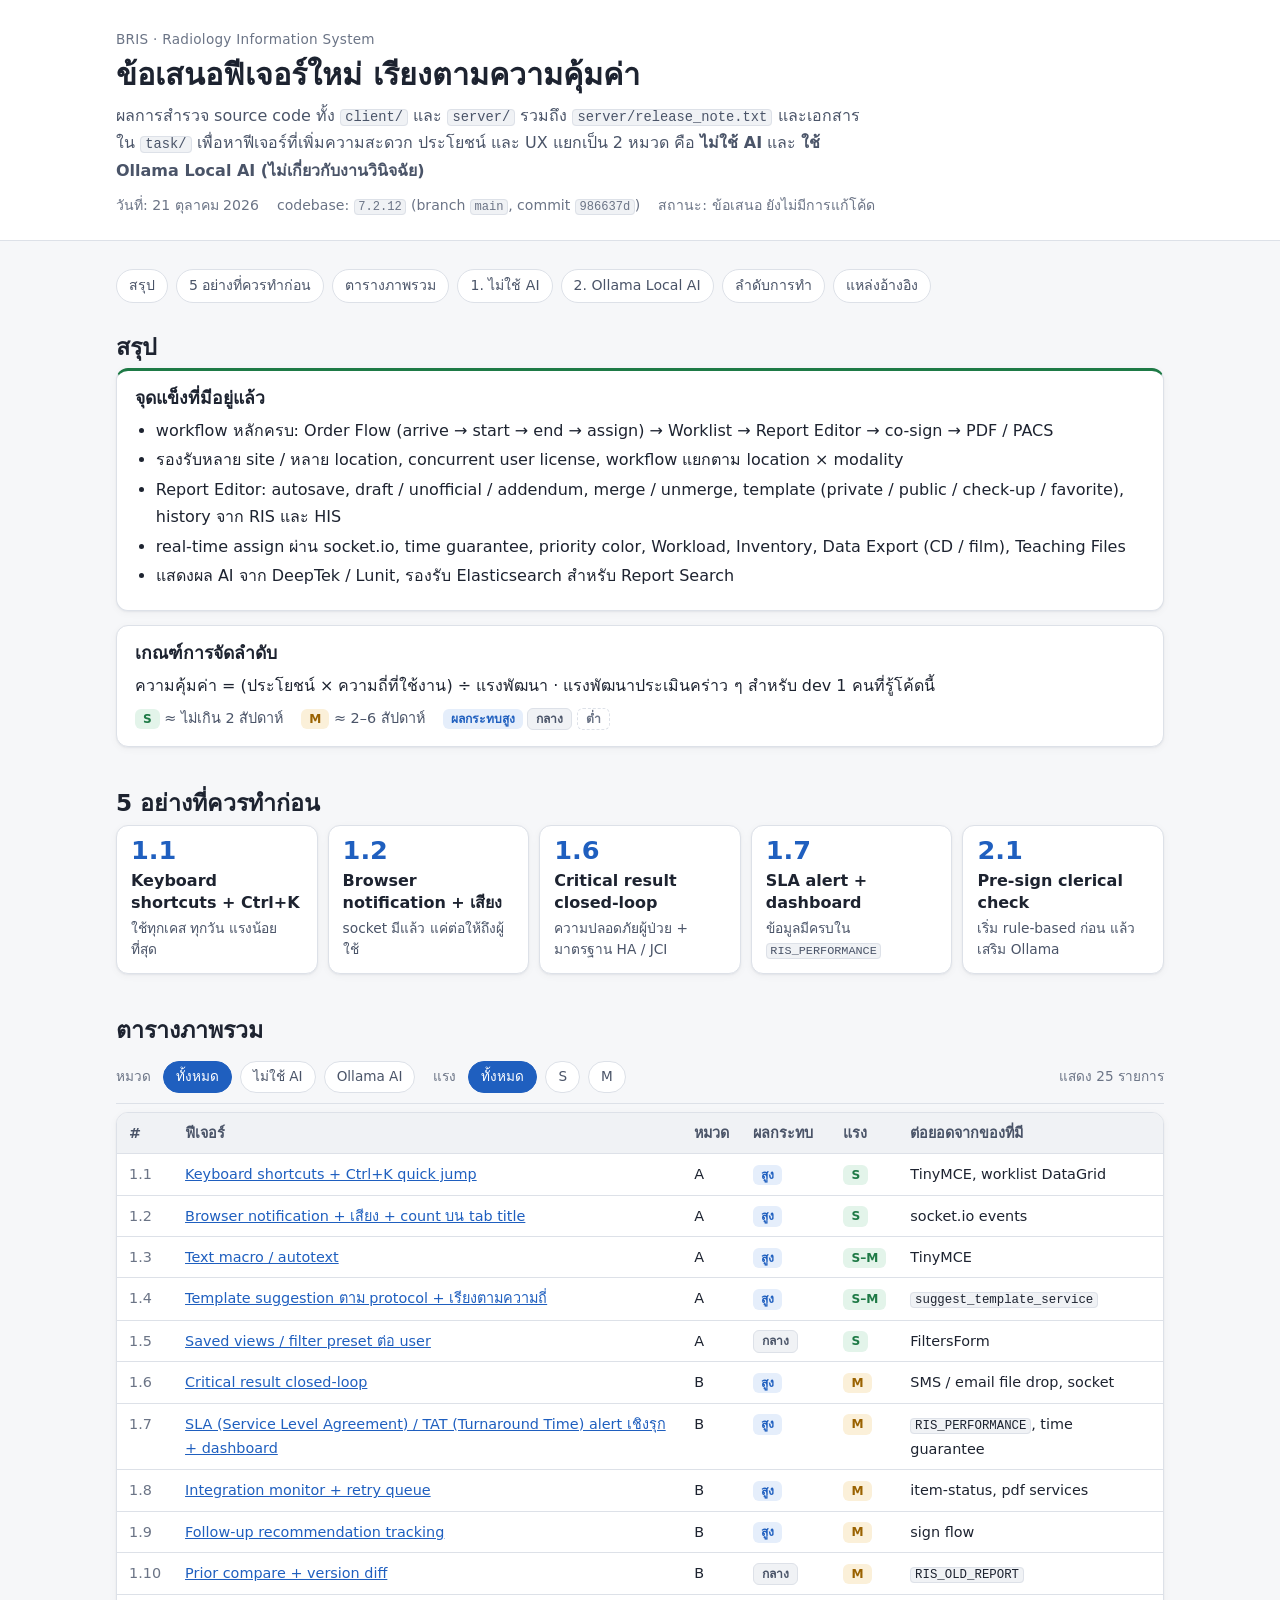
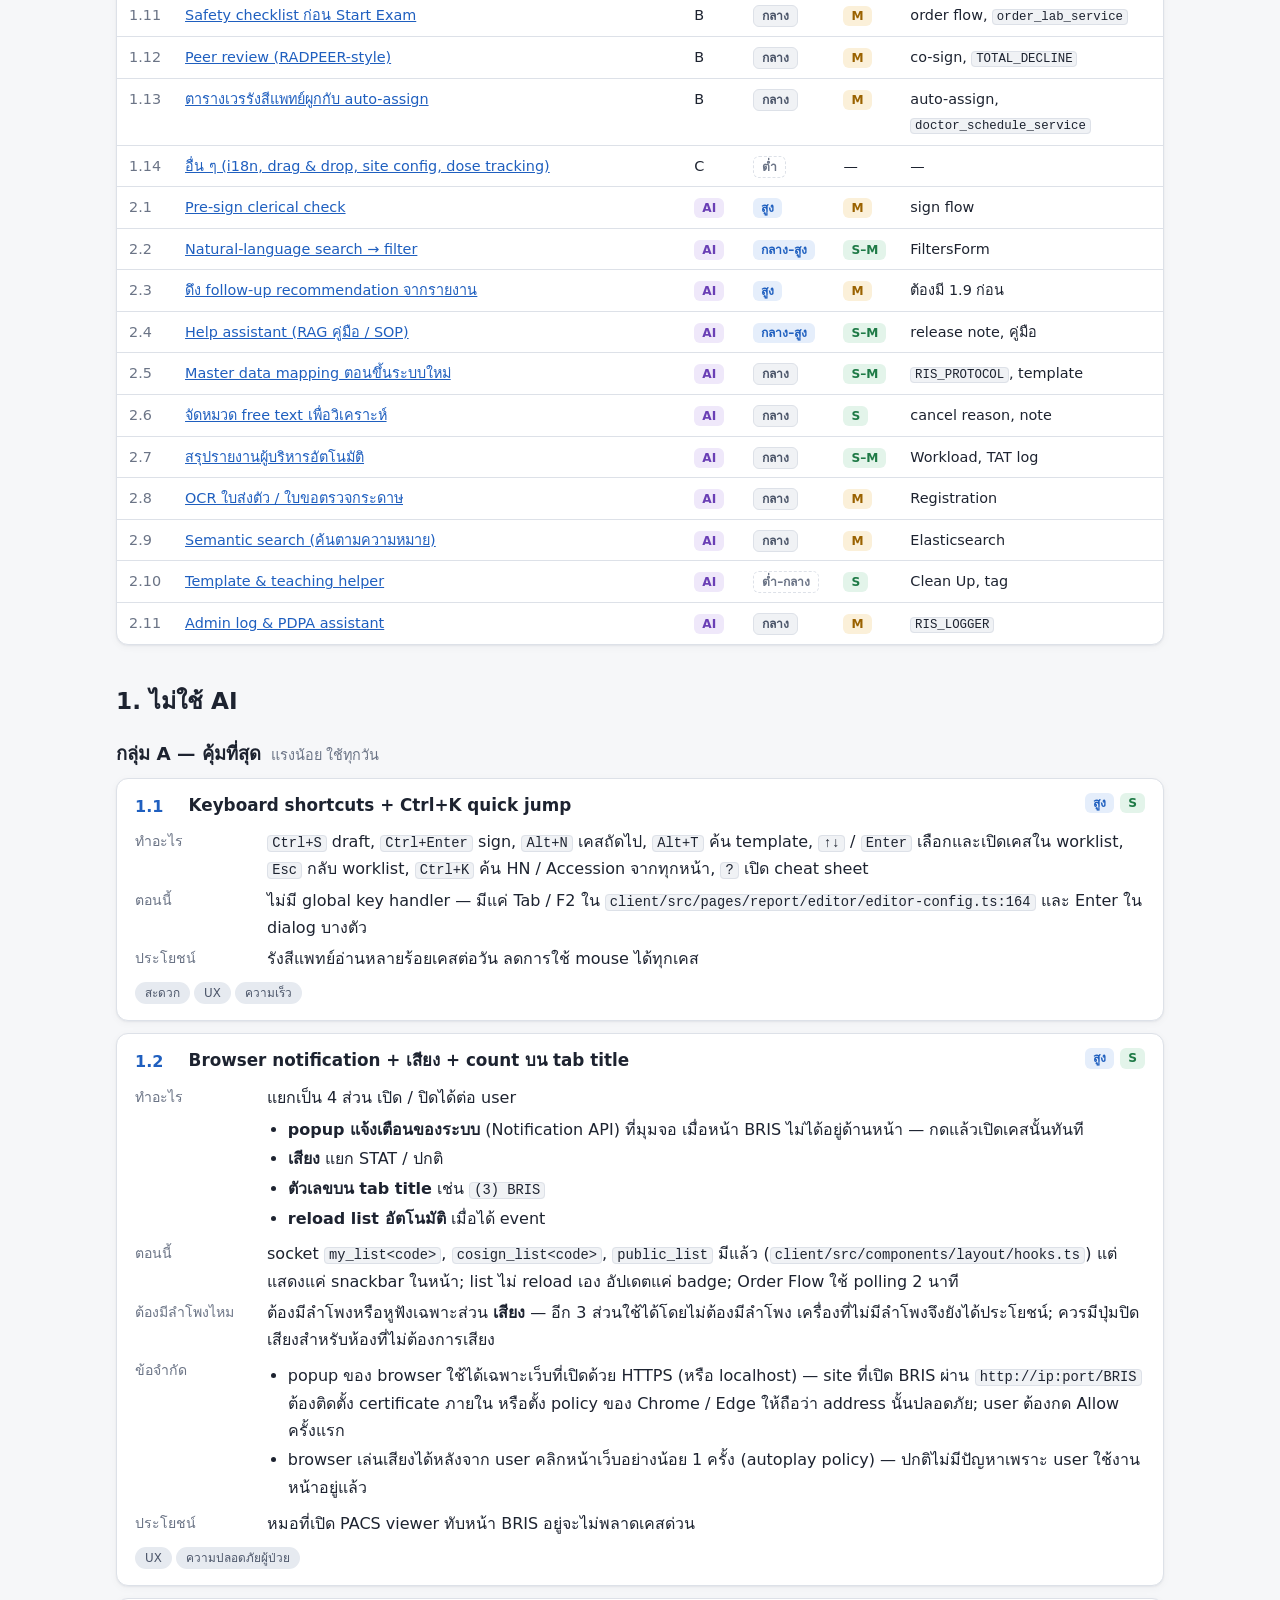
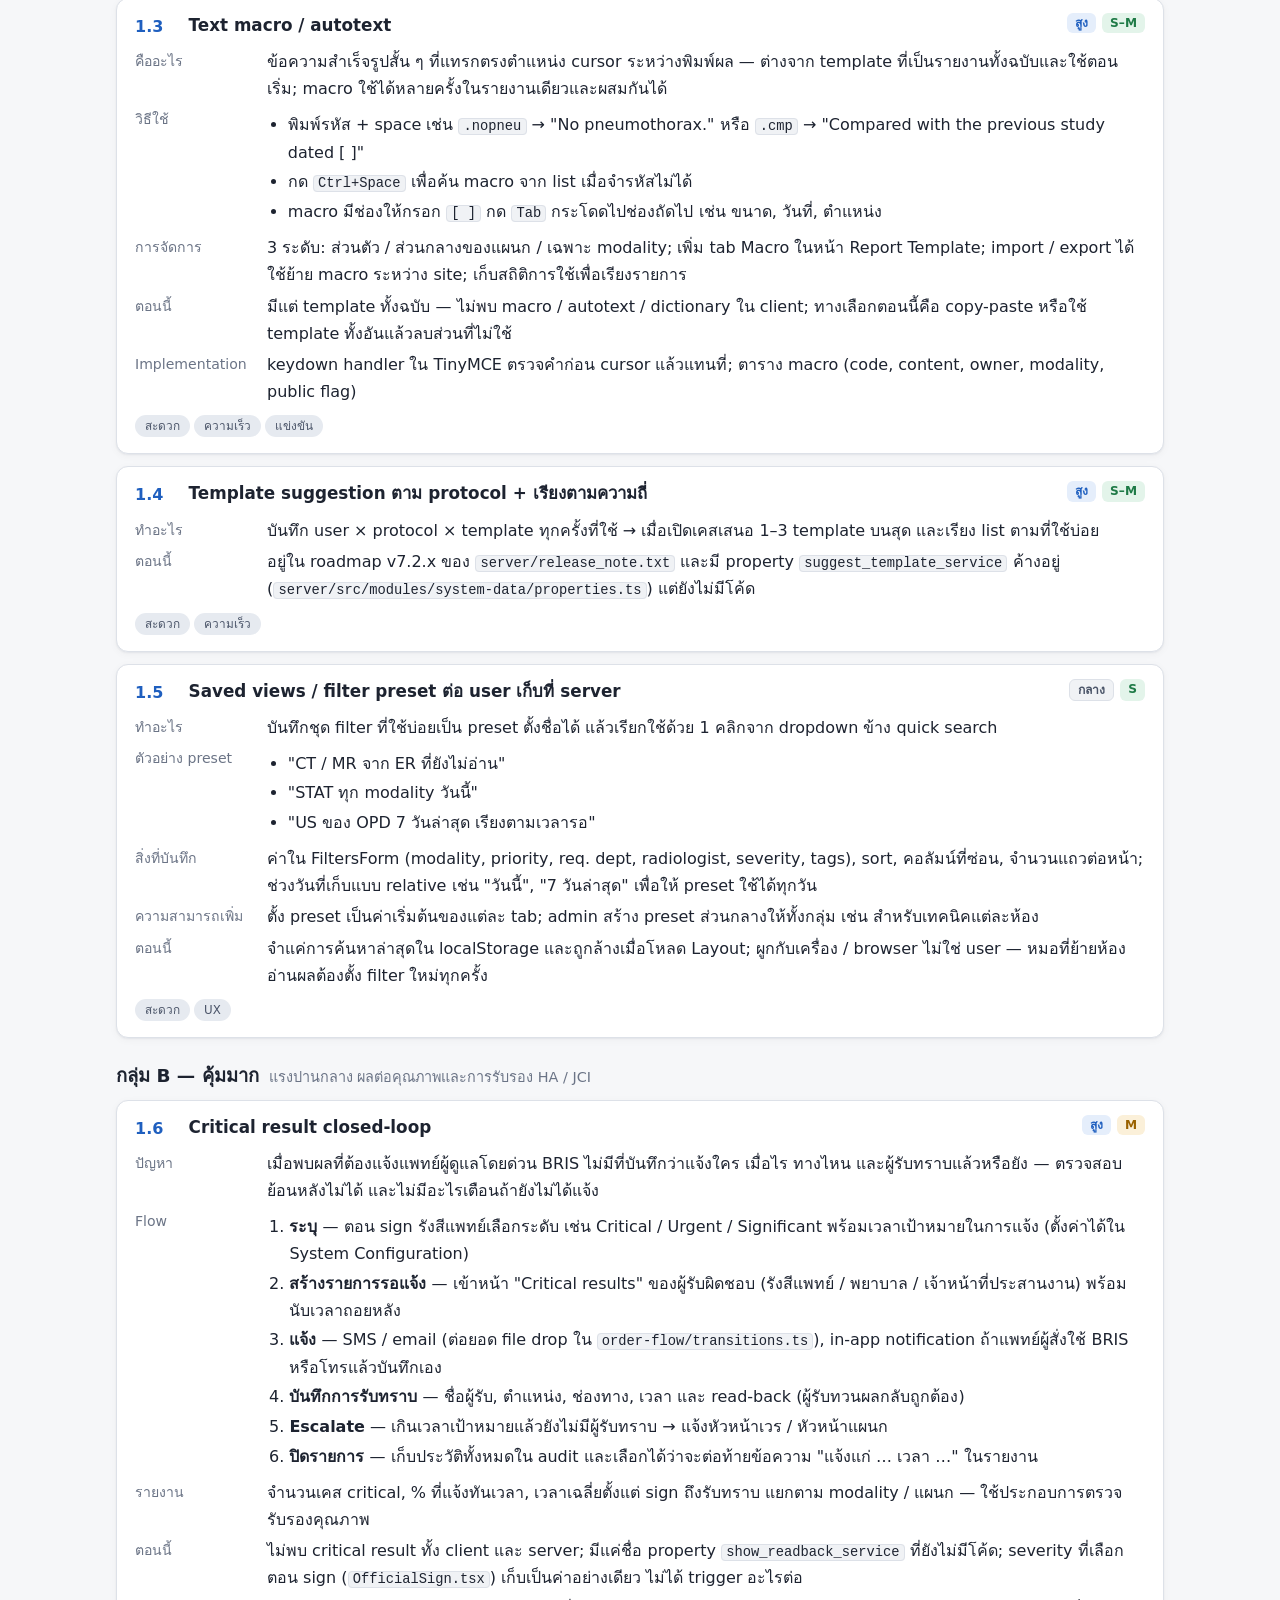
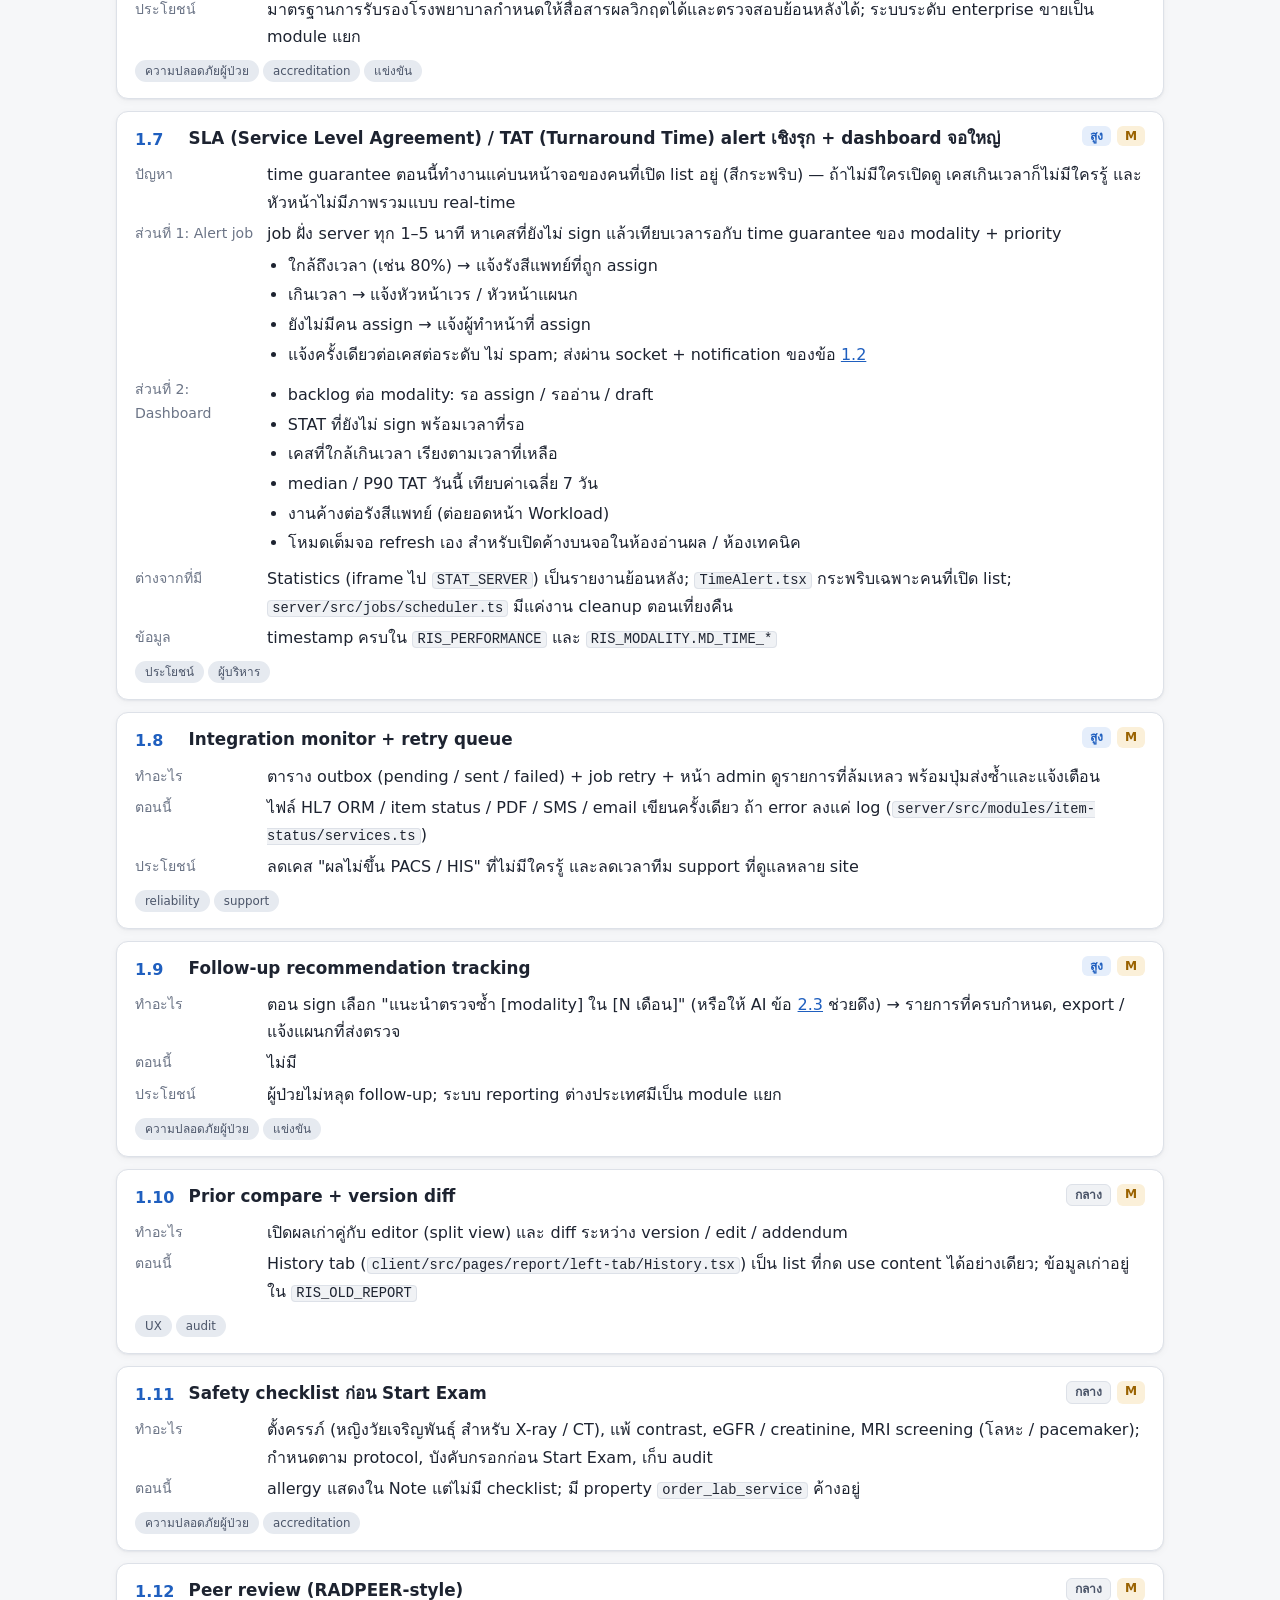
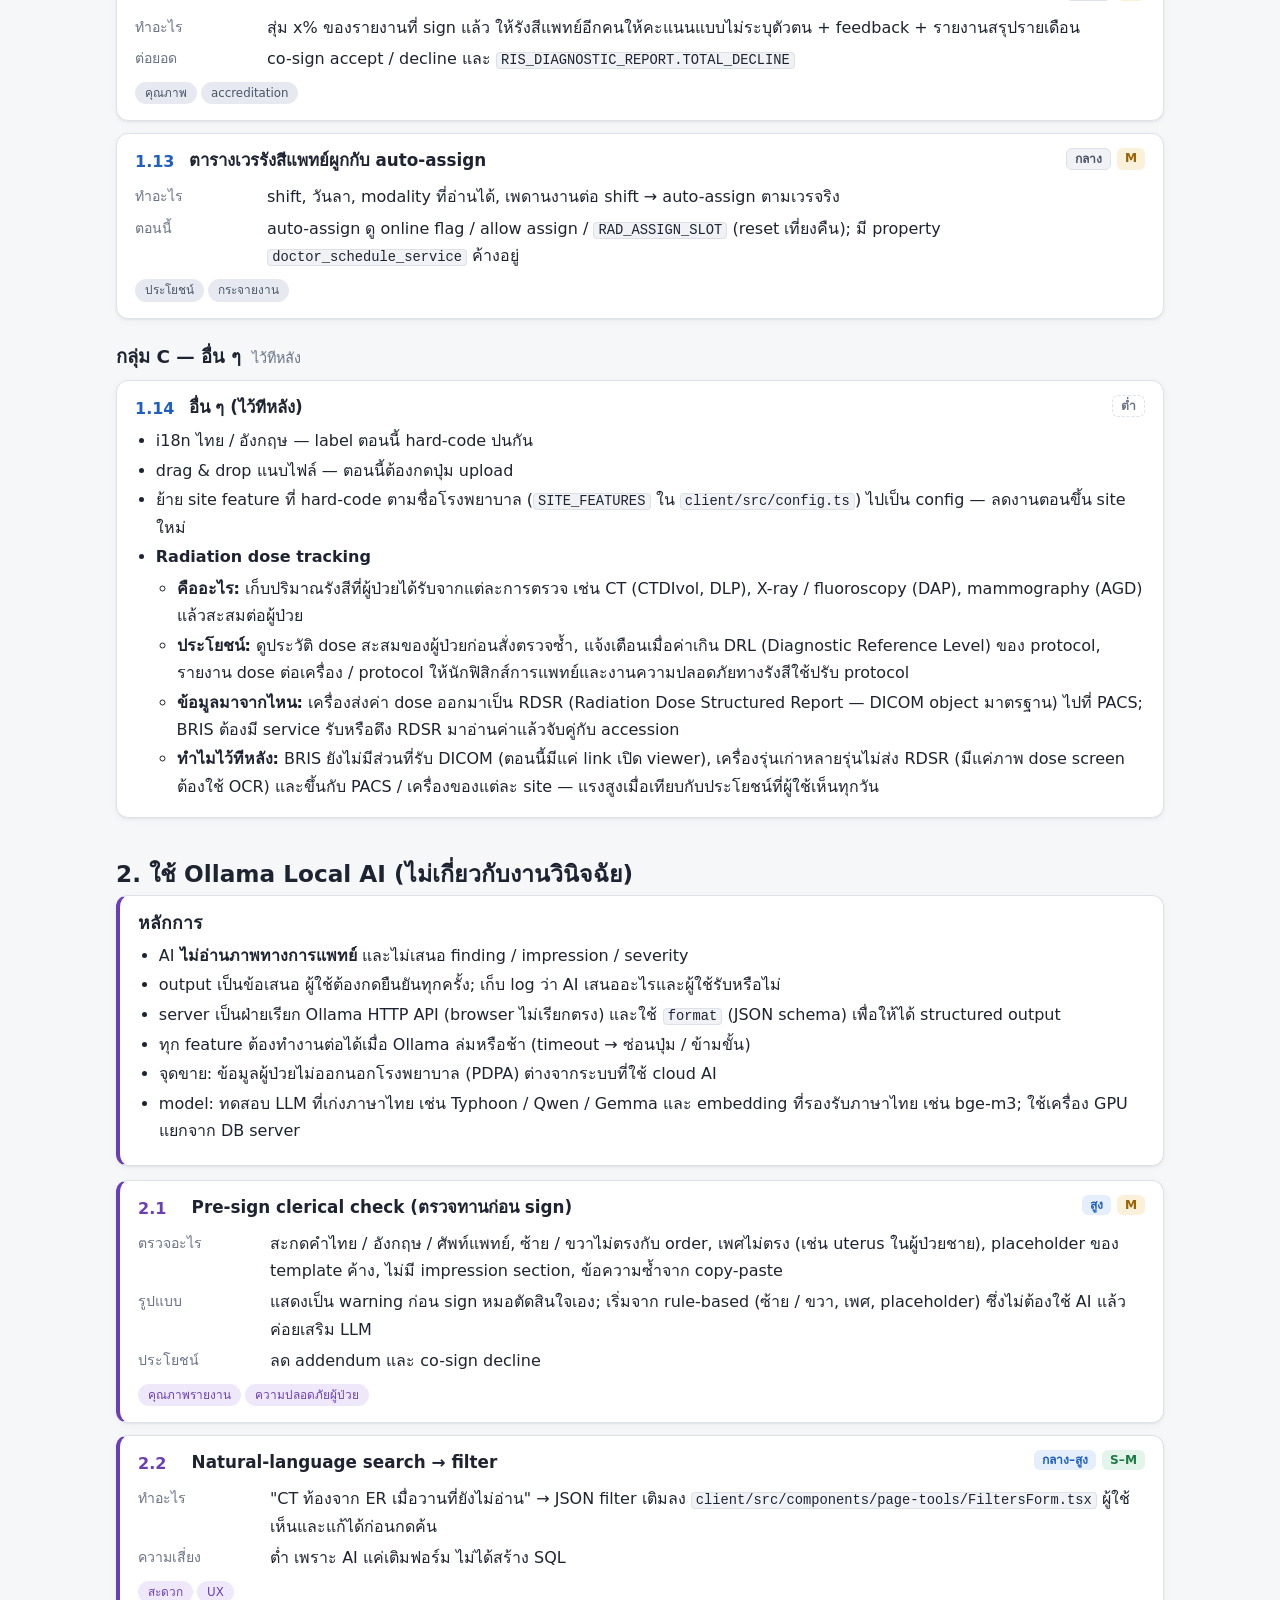
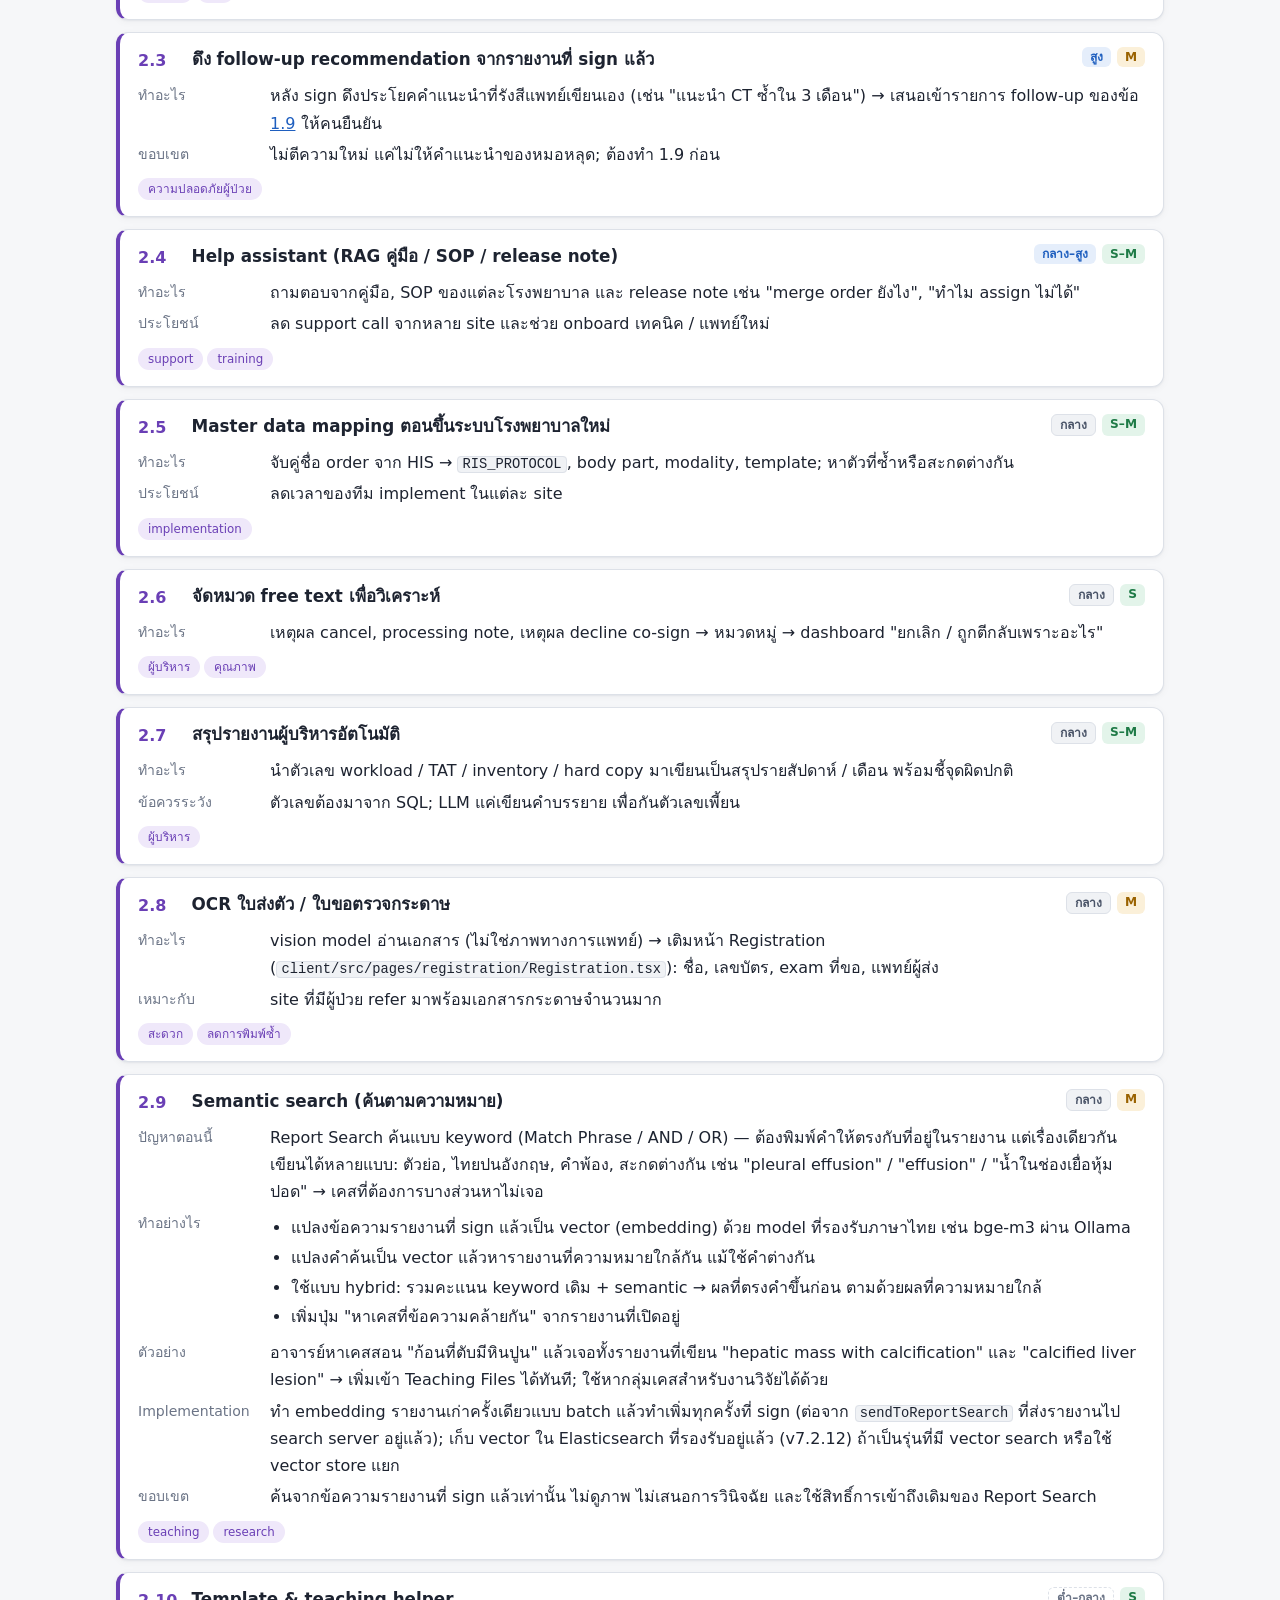
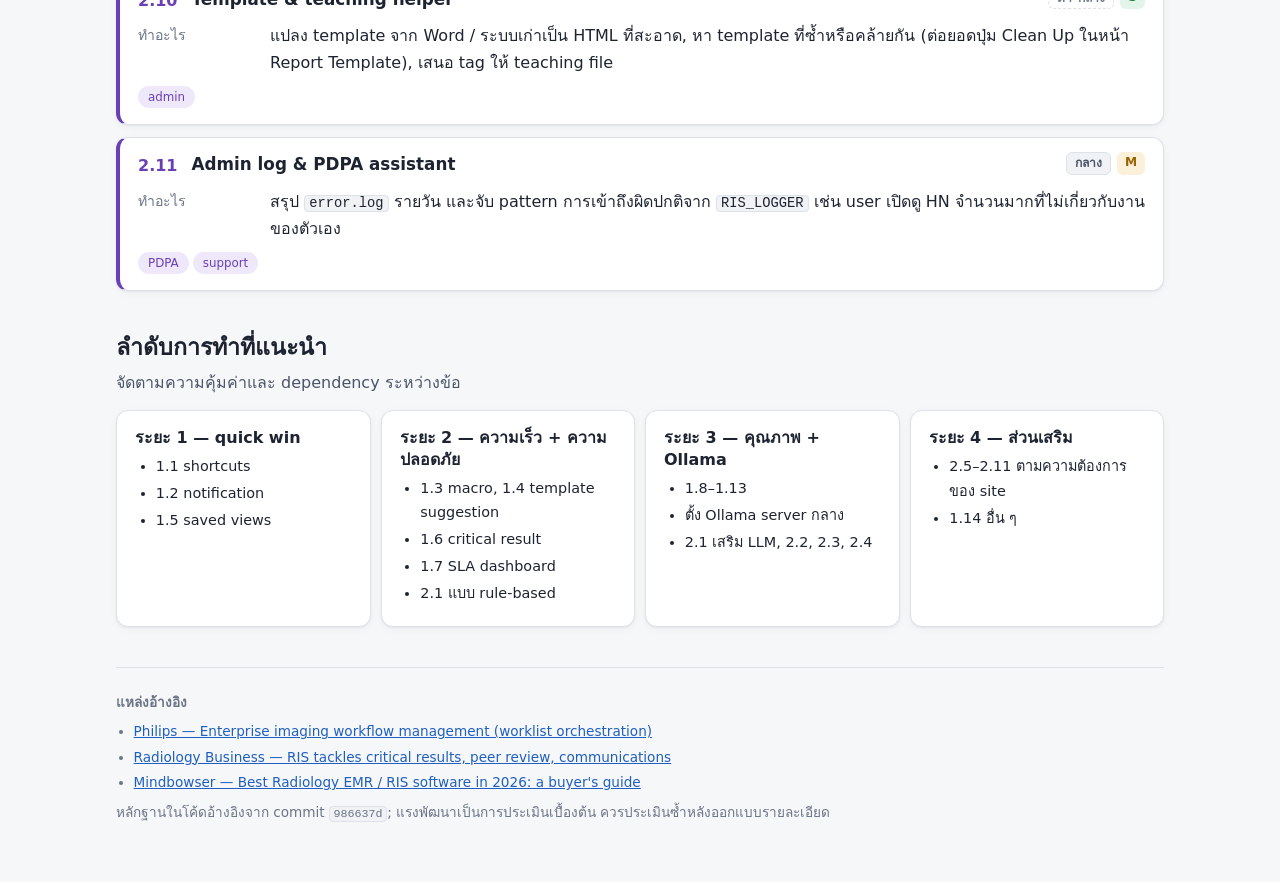
==== commit 48033529: "ีupdate" ====
--- a/new_features/index.html
+++ b/new_features/index.html
@@ -507,8 +507,7 @@
           <code>server/</code> รวมถึง
           <code>server/release_note.txt</code> และเอกสารใน
           <code>task/</code> เพื่อหาฟีเจอร์ที่เพิ่มความสะดวก ประโยชน์ และ UX
-          และทำให้เหนือคู่แข่งในตลาด RIS แยกเป็น 2 หมวด คือ
-          <strong>ไม่ใช้ AI</strong> และ
+          แยกเป็น 2 หมวด คือ <strong>ไม่ใช้ AI</strong> และ
           <strong>ใช้ Ollama Local AI (ไม่เกี่ยวกับงานวินิจฉัย)</strong>
         </p>
         <div class="meta">
@@ -970,16 +969,15 @@
                 <ul>
                   <li>
                     <strong>popup แจ้งเตือนของระบบ</strong> (Notification API)
-                    ที่มุมจอ เมื่อหน้า BRIS ไม่ได้อยู่ด้านหน้า — กดแล้วเปิดเคสนั้นทันที
+                    ที่มุมจอ เมื่อหน้า BRIS ไม่ได้อยู่ด้านหน้า —
+                    กดแล้วเปิดเคสนั้นทันที
                   </li>
                   <li><strong>เสียง</strong> แยก STAT / ปกติ</li>
                   <li>
                     <strong>ตัวเลขบน tab title</strong> เช่น
                     <code>(3) BRIS</code>
                   </li>
-                  <li>
-                    <strong>reload list อัตโนมัติ</strong> เมื่อได้ event
-                  </li>
+                  <li><strong>reload list อัตโนมัติ</strong> เมื่อได้ event</li>
                 </ul>
               </dd>
               <dt>ตอนนี้</dt>
@@ -994,7 +992,8 @@
               <dt>ต้องมีลำโพงไหม</dt>
               <dd>
                 ต้องมีลำโพงหรือหูฟังเฉพาะส่วน <strong>เสียง</strong> — อีก 3
-                ส่วนใช้ได้โดยไม่ต้องมีลำโพง เครื่องที่ไม่มีลำโพงจึงยังได้ประโยชน์;
+                ส่วนใช้ได้โดยไม่ต้องมีลำโพง
+                เครื่องที่ไม่มีลำโพงจึงยังได้ประโยชน์;
                 ควรมีปุ่มปิดเสียงสำหรับห้องที่ไม่ต้องการเสียง
               </dd>
               <dt>ข้อจำกัด</dt>
@@ -1008,8 +1007,9 @@
                     นั้นปลอดภัย; user ต้องกด Allow ครั้งแรก
                   </li>
                   <li>
-                    browser เล่นเสียงได้หลังจาก user คลิกหน้าเว็บอย่างน้อย 1 ครั้ง
-                    (autoplay policy) — ปกติไม่มีปัญหาเพราะ user ใช้งานหน้าอยู่แล้ว
+                    browser เล่นเสียงได้หลังจาก user คลิกหน้าเว็บอย่างน้อย 1
+                    ครั้ง (autoplay policy) — ปกติไม่มีปัญหาเพราะ user
+                    ใช้งานหน้าอยู่แล้ว
                   </li>
                 </ul>
               </dd>
@@ -1059,8 +1059,8 @@
               <dt>การจัดการ</dt>
               <dd>
                 3 ระดับ: ส่วนตัว / ส่วนกลางของแผนก / เฉพาะ modality; เพิ่ม tab
-                Macro ในหน้า Report Template; import / export ได้
-                ใช้ย้าย macro ระหว่าง site; เก็บสถิติการใช้เพื่อเรียงรายการ
+                Macro ในหน้า Report Template; import / export ได้ ใช้ย้าย macro
+                ระหว่าง site; เก็บสถิติการใช้เพื่อเรียงรายการ
               </dd>
               <dt>ตอนนี้</dt>
               <dd>
@@ -1070,8 +1070,8 @@
               </dd>
               <dt>Implementation</dt>
               <dd>
-                keydown handler ใน TinyMCE ตรวจคำก่อน cursor แล้วแทนที่;
-                ตาราง macro (code, content, owner, modality, public flag)
+                keydown handler ใน TinyMCE ตรวจคำก่อน cursor แล้วแทนที่; ตาราง
+                macro (code, content, owner, modality, public flag)
               </dd>
             </dl>
             <div class="tags">
@@ -1175,17 +1175,16 @@
               <dt>ปัญหา</dt>
               <dd>
                 เมื่อพบผลที่ต้องแจ้งแพทย์ผู้ดูแลโดยด่วน BRIS
-                ไม่มีที่บันทึกว่าแจ้งใคร เมื่อไร ทางไหน และผู้รับทราบแล้วหรือยัง —
-                ตรวจสอบย้อนหลังไม่ได้ และไม่มีอะไรเตือนถ้ายังไม่ได้แจ้ง
+                ไม่มีที่บันทึกว่าแจ้งใคร เมื่อไร ทางไหน และผู้รับทราบแล้วหรือยัง
+                — ตรวจสอบย้อนหลังไม่ได้ และไม่มีอะไรเตือนถ้ายังไม่ได้แจ้ง
               </dd>
               <dt>Flow</dt>
               <dd>
                 <ol>
                   <li>
                     <strong>ระบุ</strong> — ตอน sign รังสีแพทย์เลือกระดับ เช่น
-                    Critical / Urgent / Significant
-                    พร้อมเวลาเป้าหมายในการแจ้ง (ตั้งค่าได้ใน System
-                    Configuration)
+                    Critical / Urgent / Significant พร้อมเวลาเป้าหมายในการแจ้ง
+                    (ตั้งค่าได้ใน System Configuration)
                   </li>
                   <li>
                     <strong>สร้างรายการรอแจ้ง</strong> — เข้าหน้า "Critical
@@ -1220,9 +1219,9 @@
               <dt>ตอนนี้</dt>
               <dd>
                 ไม่พบ critical result ทั้ง client และ server; มีแค่ชื่อ property
-                <code>show_readback_service</code> ที่ยังไม่มีโค้ด; severity ที่เลือกตอน
-                sign (<code>OfficialSign.tsx</code>) เก็บเป็นค่าอย่างเดียว ไม่ได้
-                trigger อะไรต่อ
+                <code>show_readback_service</code> ที่ยังไม่มีโค้ด; severity
+                ที่เลือกตอน sign (<code>OfficialSign.tsx</code>)
+                เก็บเป็นค่าอย่างเดียว ไม่ได้ trigger อะไรต่อ
               </dd>
               <dt>ประโยชน์</dt>
               <dd>
@@ -1286,7 +1285,8 @@
               </dd>
               <dt>ต่างจากที่มี</dt>
               <dd>
-                Statistics (iframe ไป <code>STAT_SERVER</code>) เป็นรายงานย้อนหลัง;
+                Statistics (iframe ไป <code>STAT_SERVER</code>)
+                เป็นรายงานย้อนหลัง;
                 <code>TimeAlert.tsx</code> กระพริบเฉพาะคนที่เปิด list;
                 <code>server/src/jobs/scheduler.ts</code> มีแค่งาน cleanup
                 ตอนเที่ยงคืน
@@ -1512,21 +1512,23 @@
                   <li>
                     <strong>ประโยชน์:</strong> ดูประวัติ dose
                     สะสมของผู้ป่วยก่อนสั่งตรวจซ้ำ, แจ้งเตือนเมื่อค่าเกิน DRL
-                    (Diagnostic Reference Level) ของ protocol, รายงาน dose ต่อเครื่อง
-                    / protocol ให้นักฟิสิกส์การแพทย์และงานความปลอดภัยทางรังสีใช้ปรับ
+                    (Diagnostic Reference Level) ของ protocol, รายงาน dose
+                    ต่อเครื่อง / protocol
+                    ให้นักฟิสิกส์การแพทย์และงานความปลอดภัยทางรังสีใช้ปรับ
                     protocol
                   </li>
                   <li>
-                    <strong>ข้อมูลมาจากไหน:</strong> เครื่องส่งค่า dose ออกมาเป็น
-                    RDSR (Radiation Dose Structured Report — DICOM object
-                    มาตรฐาน) ไปที่ PACS; BRIS ต้องมี service รับหรือดึง RDSR
-                    มาอ่านค่าแล้วจับคู่กับ accession
-                  </li>
-                  <li>
-                    <strong>ทำไมไว้ทีหลัง:</strong> BRIS ยังไม่มีส่วนที่รับ DICOM
-                    (ตอนนี้มีแค่ link เปิด viewer), เครื่องรุ่นเก่าหลายรุ่นไม่ส่ง
-                    RDSR (มีแค่ภาพ dose screen ต้องใช้ OCR) และขึ้นกับ PACS /
-                    เครื่องของแต่ละ site — แรงสูงเมื่อเทียบกับประโยชน์ที่ผู้ใช้เห็นทุกวัน
+                    <strong>ข้อมูลมาจากไหน:</strong> เครื่องส่งค่า dose
+                    ออกมาเป็น RDSR (Radiation Dose Structured Report — DICOM
+                    object มาตรฐาน) ไปที่ PACS; BRIS ต้องมี service รับหรือดึง
+                    RDSR มาอ่านค่าแล้วจับคู่กับ accession
+                  </li>
+                  <li>
+                    <strong>ทำไมไว้ทีหลัง:</strong> BRIS ยังไม่มีส่วนที่รับ
+                    DICOM (ตอนนี้มีแค่ link เปิด viewer),
+                    เครื่องรุ่นเก่าหลายรุ่นไม่ส่ง RDSR (มีแค่ภาพ dose screen
+                    ต้องใช้ OCR) และขึ้นกับ PACS / เครื่องของแต่ละ site —
+                    แรงสูงเมื่อเทียบกับประโยชน์ที่ผู้ใช้เห็นทุกวัน
                   </li>
                 </ul>
               </li>
@@ -1777,9 +1779,10 @@
               <dt>ปัญหาตอนนี้</dt>
               <dd>
                 Report Search ค้นแบบ keyword (Match Phrase / AND / OR) —
-                ต้องพิมพ์คำให้ตรงกับที่อยู่ในรายงาน แต่เรื่องเดียวกันเขียนได้หลายแบบ:
-                ตัวย่อ, ไทยปนอังกฤษ, คำพ้อง, สะกดต่างกัน เช่น "pleural effusion" /
-                "effusion" / "น้ำในช่องเยื่อหุ้มปอด" → เคสที่ต้องการบางส่วนหาไม่เจอ
+                ต้องพิมพ์คำให้ตรงกับที่อยู่ในรายงาน
+                แต่เรื่องเดียวกันเขียนได้หลายแบบ: ตัวย่อ, ไทยปนอังกฤษ, คำพ้อง,
+                สะกดต่างกัน เช่น "pleural effusion" / "effusion" /
+                "น้ำในช่องเยื่อหุ้มปอด" → เคสที่ต้องการบางส่วนหาไม่เจอ
               </dd>
               <dt>ทำอย่างไร</dt>
               <dd>
@@ -1796,22 +1799,26 @@
                     ใช้แบบ hybrid: รวมคะแนน keyword เดิม + semantic →
                     ผลที่ตรงคำขึ้นก่อน ตามด้วยผลที่ความหมายใกล้
                   </li>
-                  <li>เพิ่มปุ่ม "หาเคสที่ข้อความคล้ายกัน" จากรายงานที่เปิดอยู่</li>
+                  <li>
+                    เพิ่มปุ่ม "หาเคสที่ข้อความคล้ายกัน" จากรายงานที่เปิดอยู่
+                  </li>
                 </ul>
               </dd>
               <dt>ตัวอย่าง</dt>
               <dd>
                 อาจารย์หาเคสสอน "ก้อนที่ตับมีหินปูน" แล้วเจอทั้งรายงานที่เขียน
                 "hepatic mass with calcification" และ "calcified liver lesion" →
-                เพิ่มเข้า Teaching Files ได้ทันที; ใช้หากลุ่มเคสสำหรับงานวิจัยได้ด้วย
+                เพิ่มเข้า Teaching Files ได้ทันที;
+                ใช้หากลุ่มเคสสำหรับงานวิจัยได้ด้วย
               </dd>
               <dt>Implementation</dt>
               <dd>
                 ทำ embedding รายงานเก่าครั้งเดียวแบบ batch
-                แล้วทำเพิ่มทุกครั้งที่ sign (ต่อจาก <code>sendToReportSearch</code>
+                แล้วทำเพิ่มทุกครั้งที่ sign (ต่อจาก
+                <code>sendToReportSearch</code>
                 ที่ส่งรายงานไป search server อยู่แล้ว); เก็บ vector ใน
-                Elasticsearch ที่รองรับอยู่แล้ว (v7.2.12)
-                ถ้าเป็นรุ่นที่มี vector search หรือใช้ vector store แยก
+                Elasticsearch ที่รองรับอยู่แล้ว (v7.2.12) ถ้าเป็นรุ่นที่มี
+                vector search หรือใช้ vector store แยก
               </dd>
               <dt>ขอบเขต</dt>
               <dd>
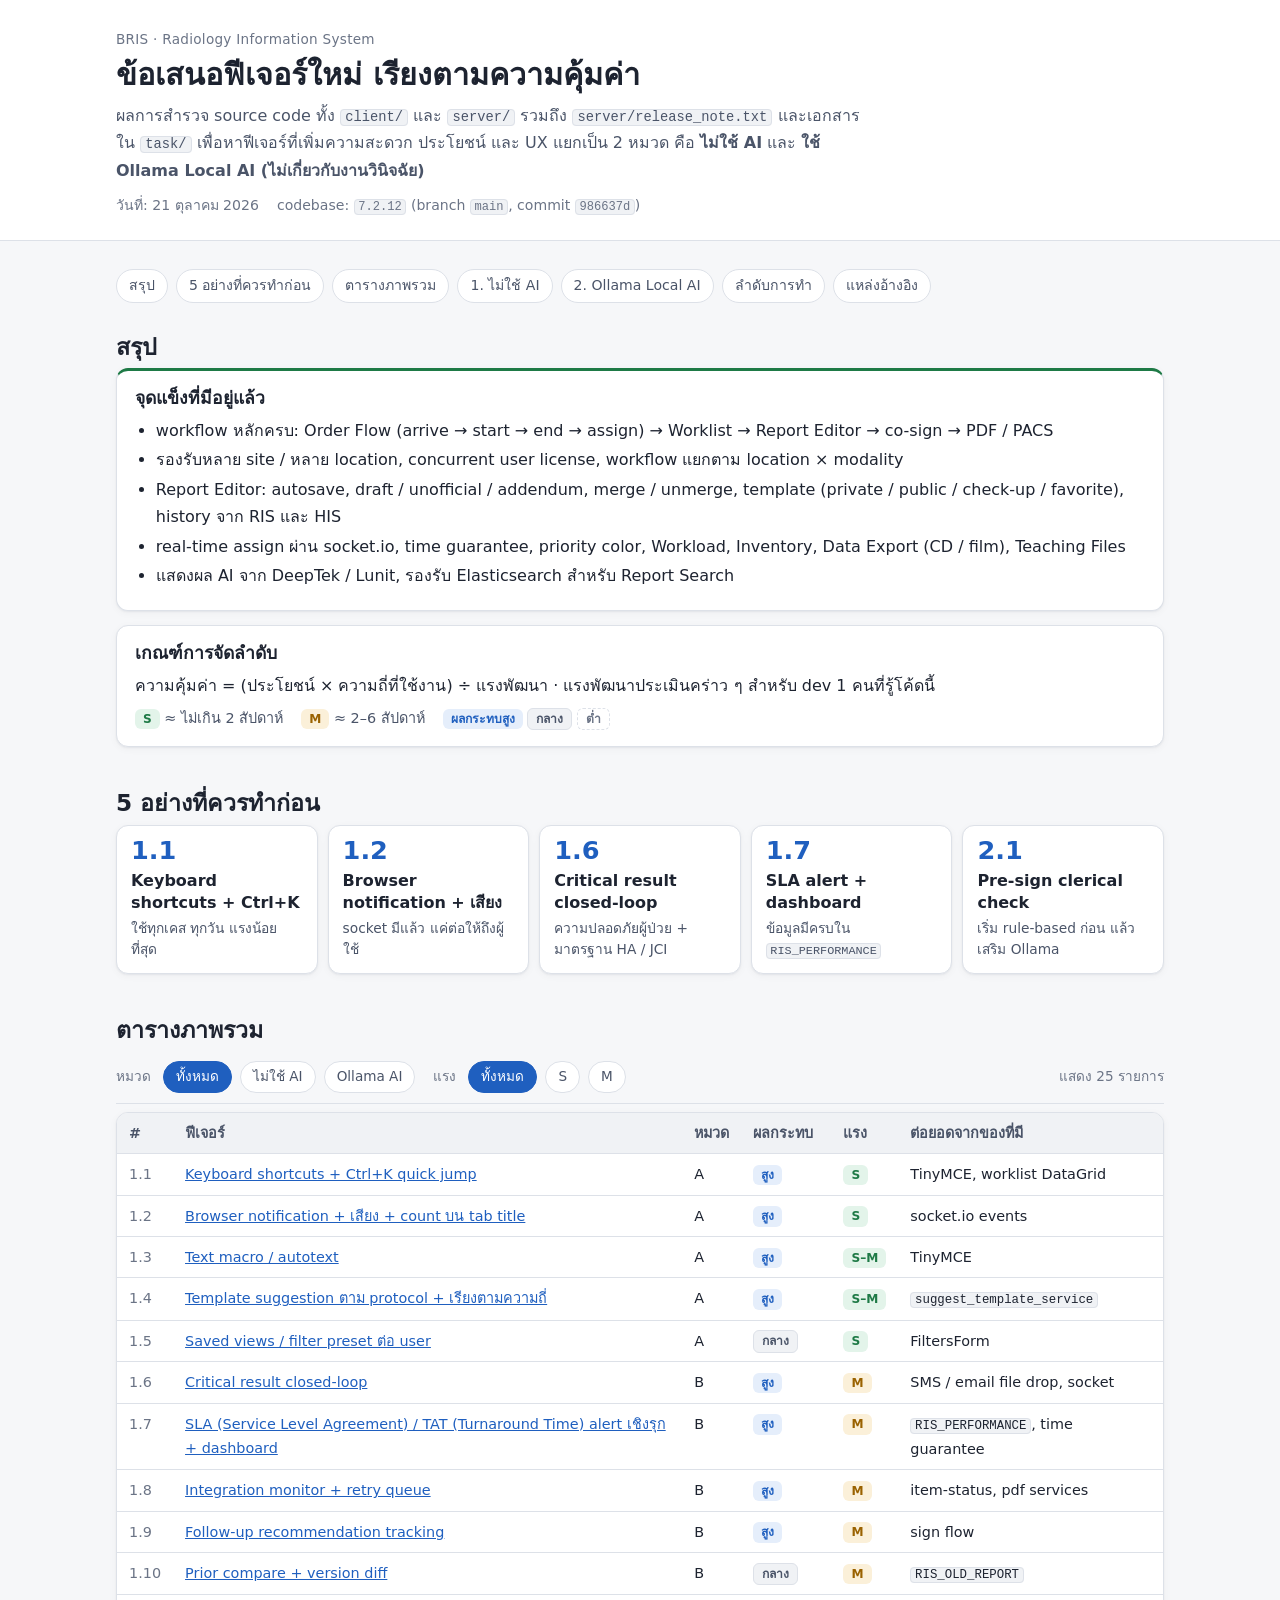
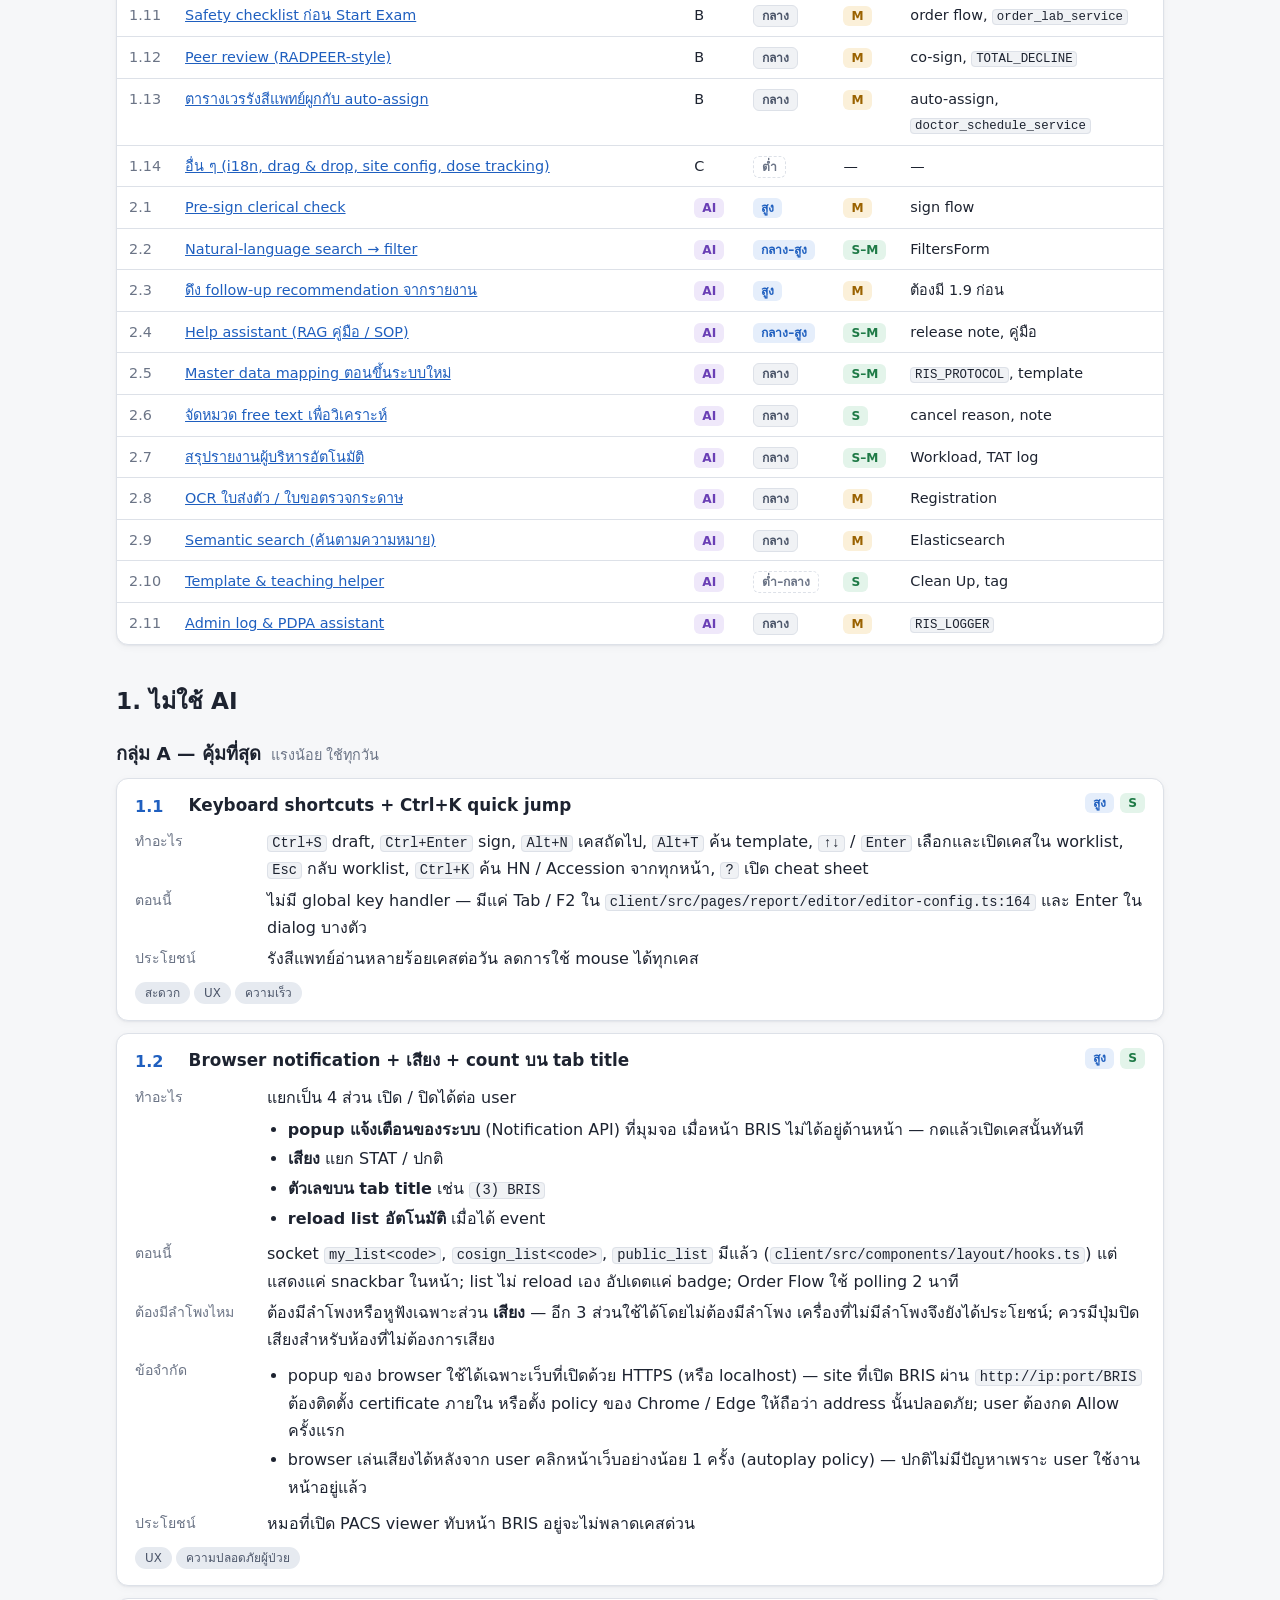
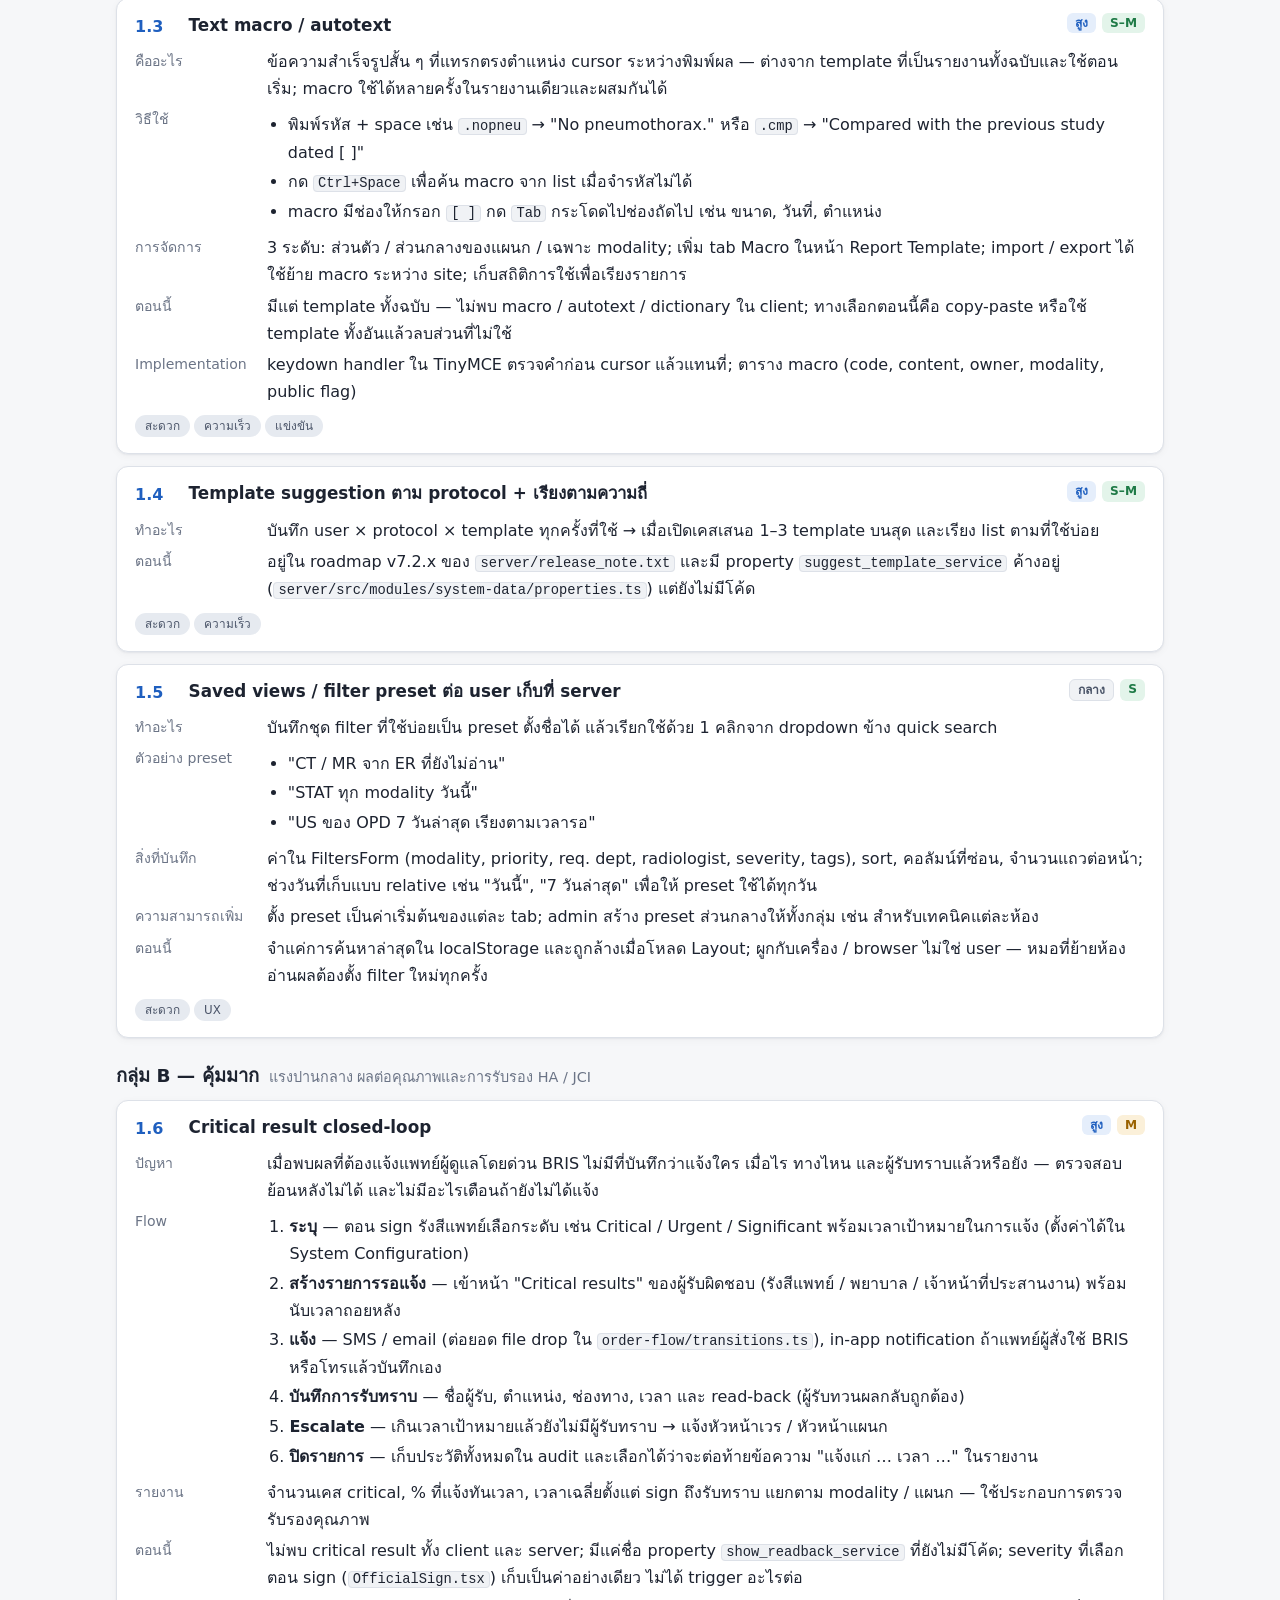
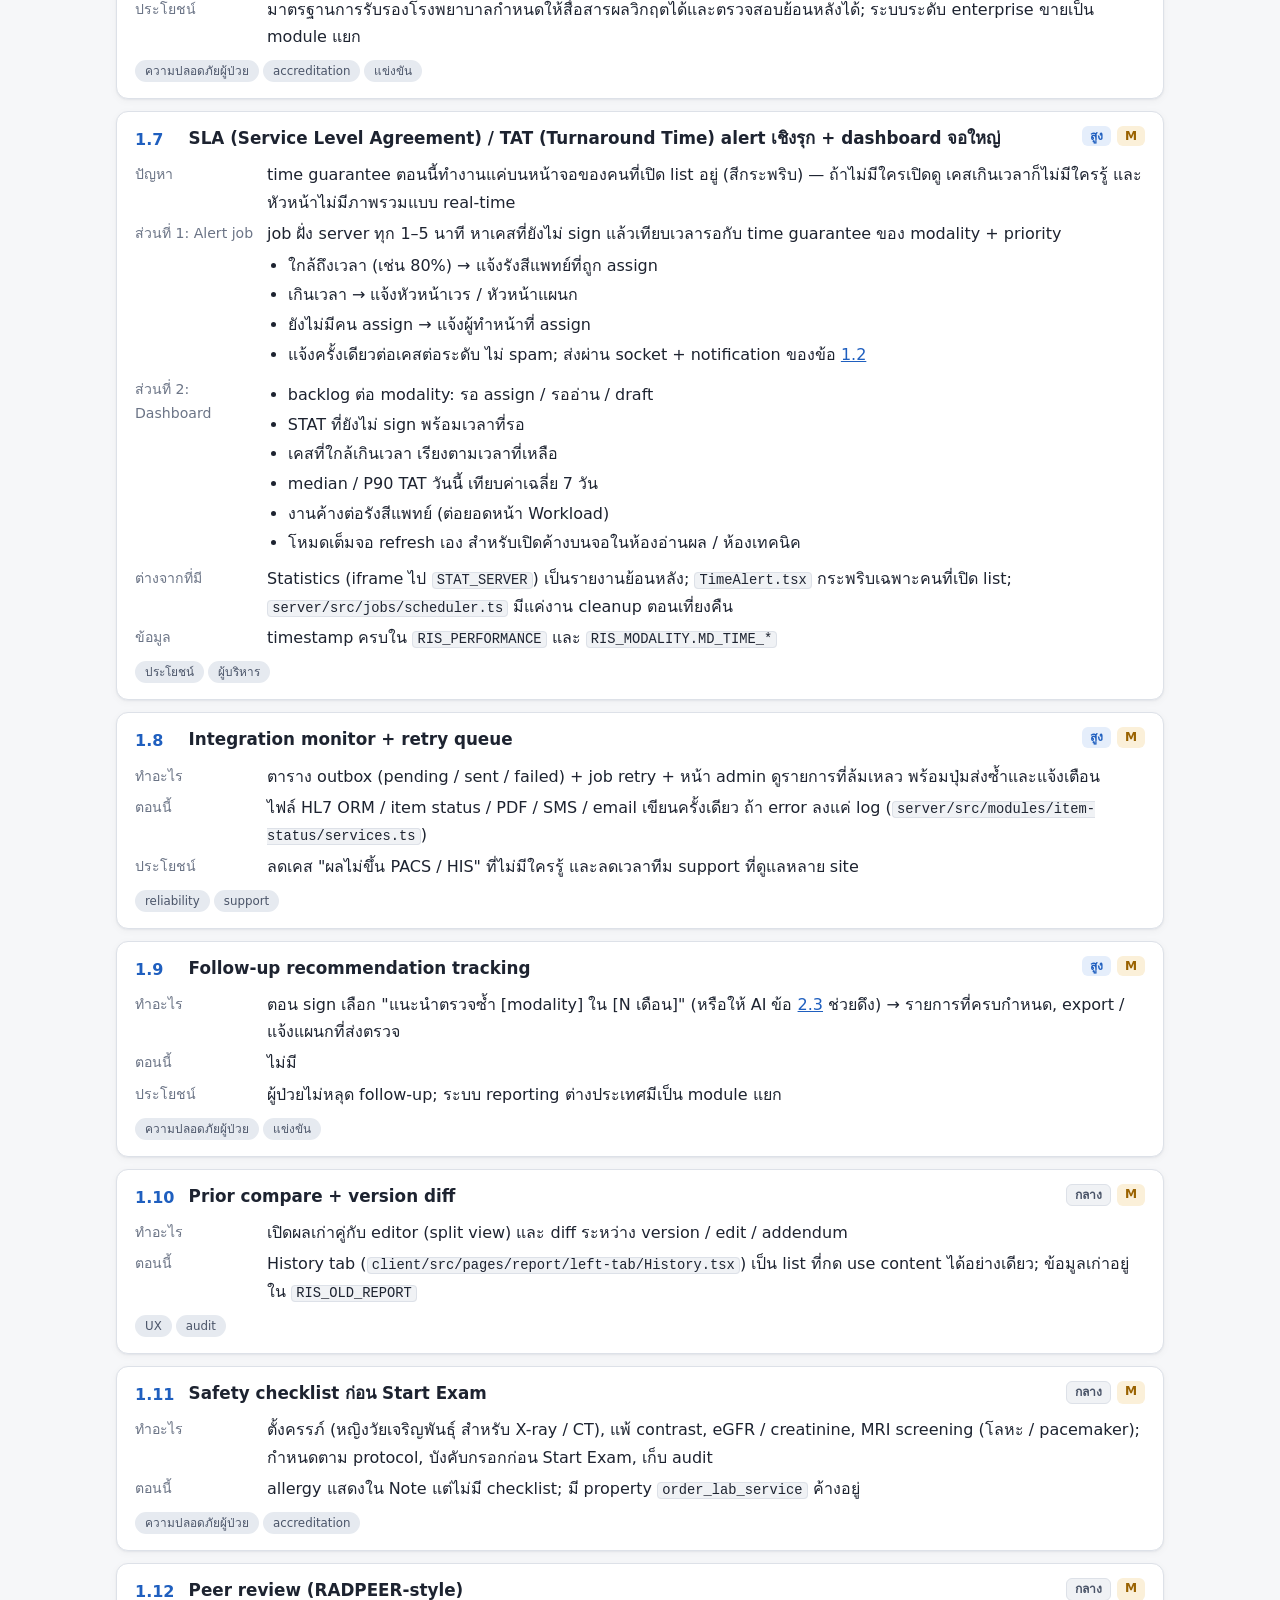
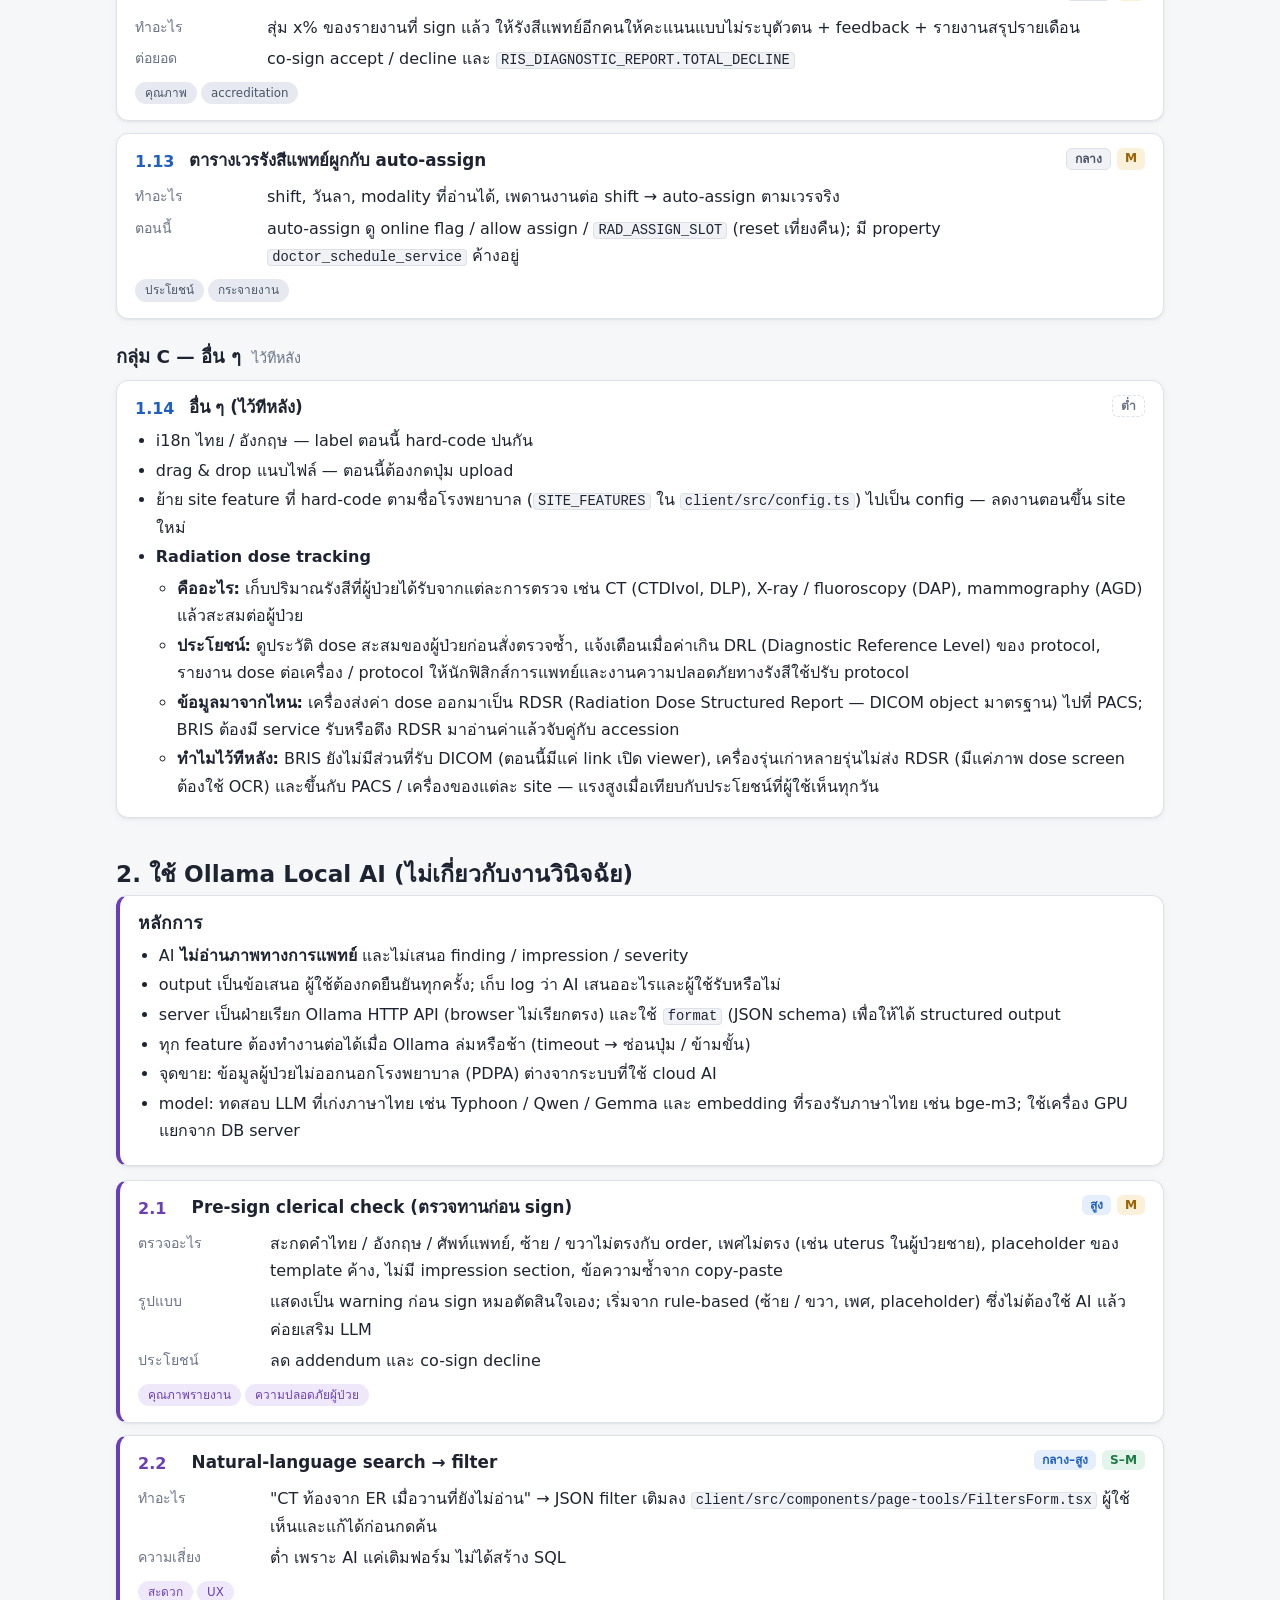
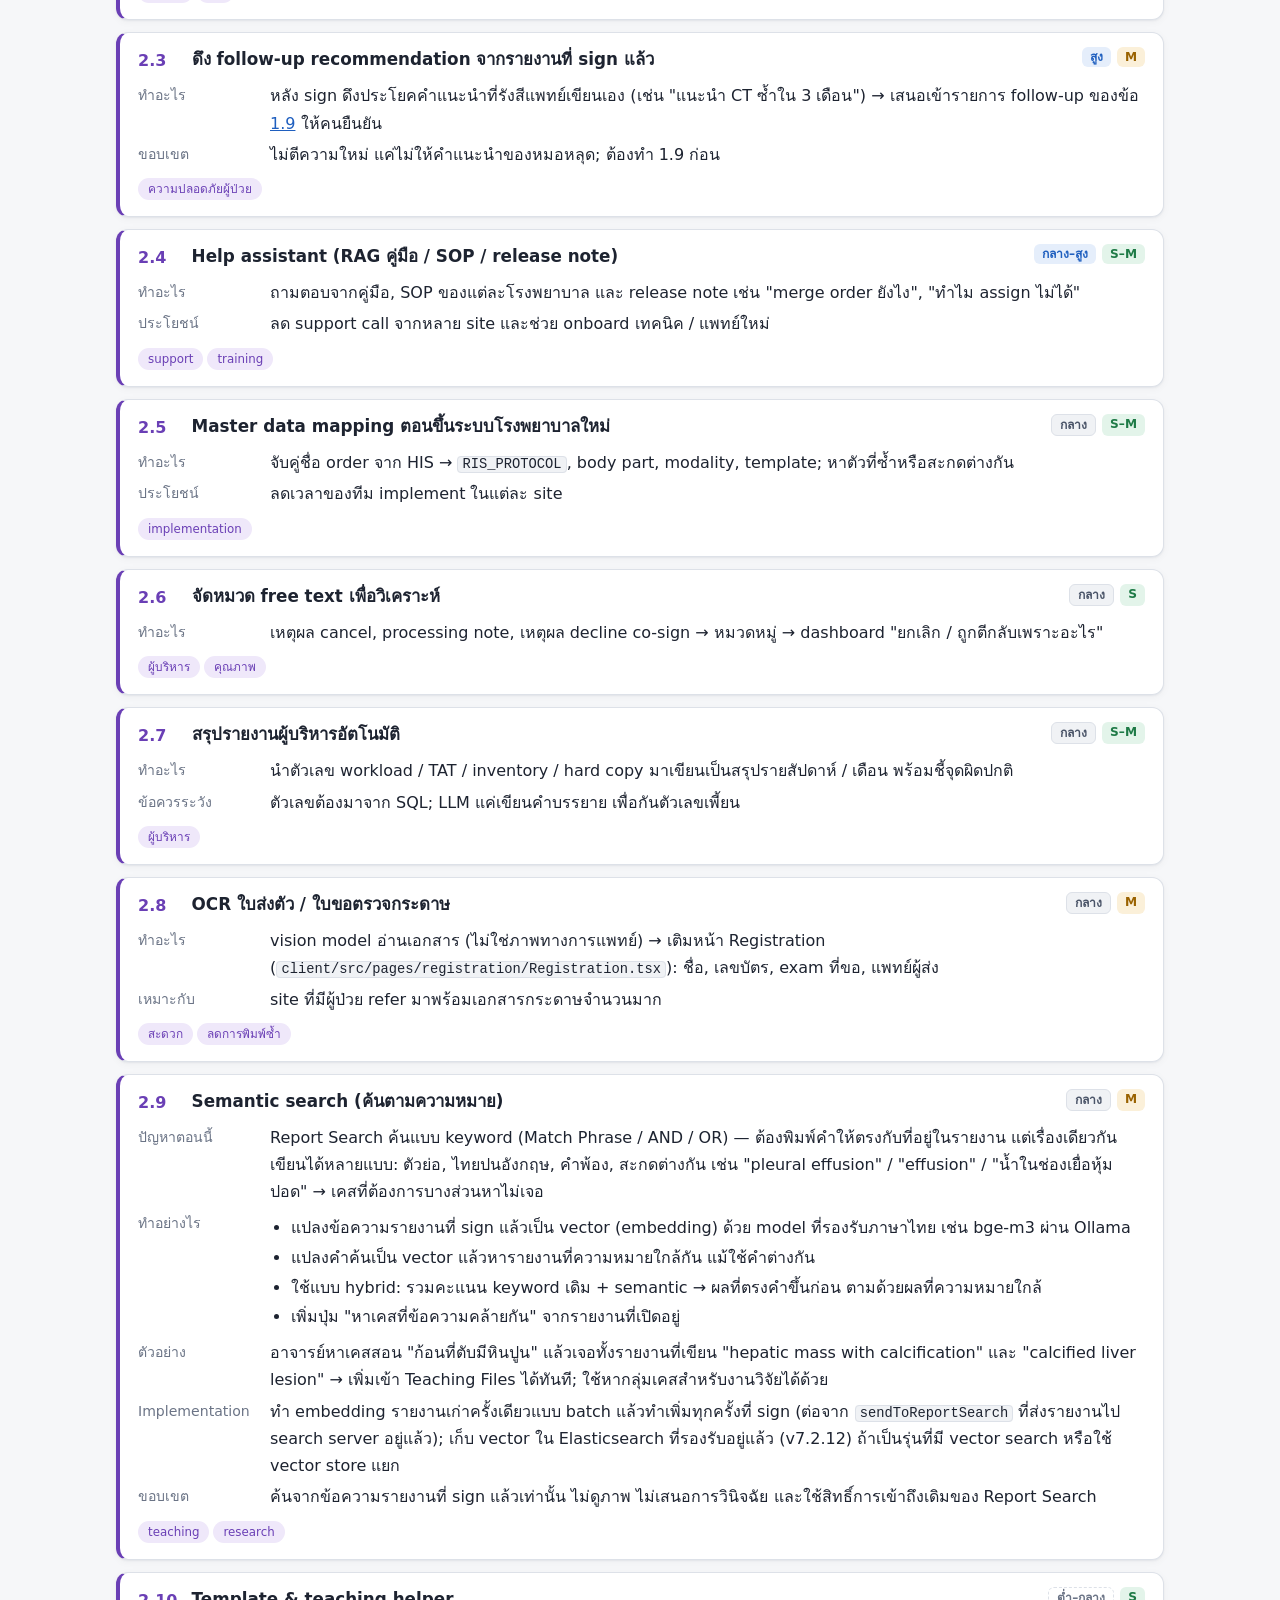
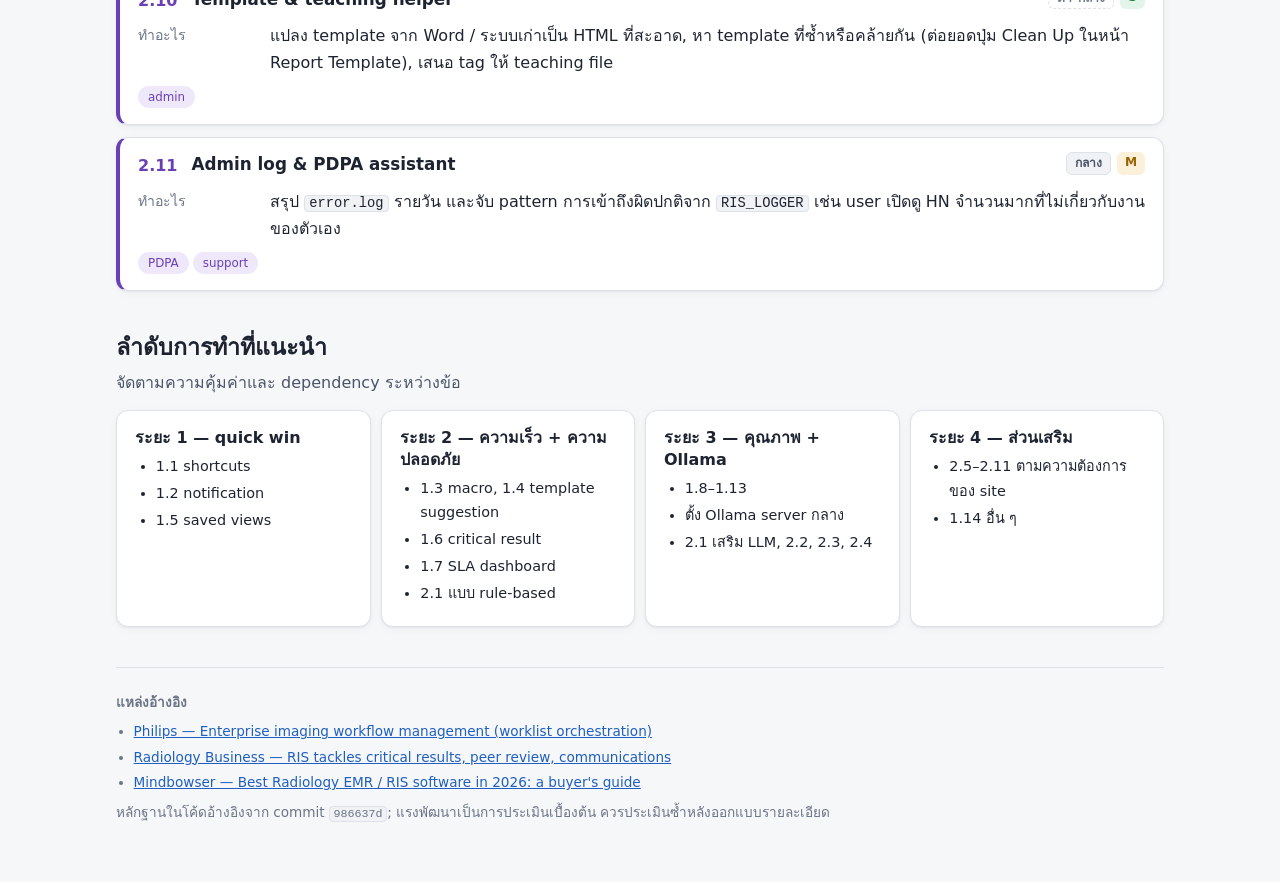
==== commit 0841f5ac: "update" ====
--- a/new_features/index.html
+++ b/new_features/index.html
@@ -516,7 +516,6 @@
             >codebase: <code>7.2.12</code> (branch <code>main</code>, commit
             <code>986637d</code>)</span
           >
-          <span>สถานะ: ข้อเสนอ ยังไม่มีการแก้โค้ด</span>
         </div>
       </div>
     </header>
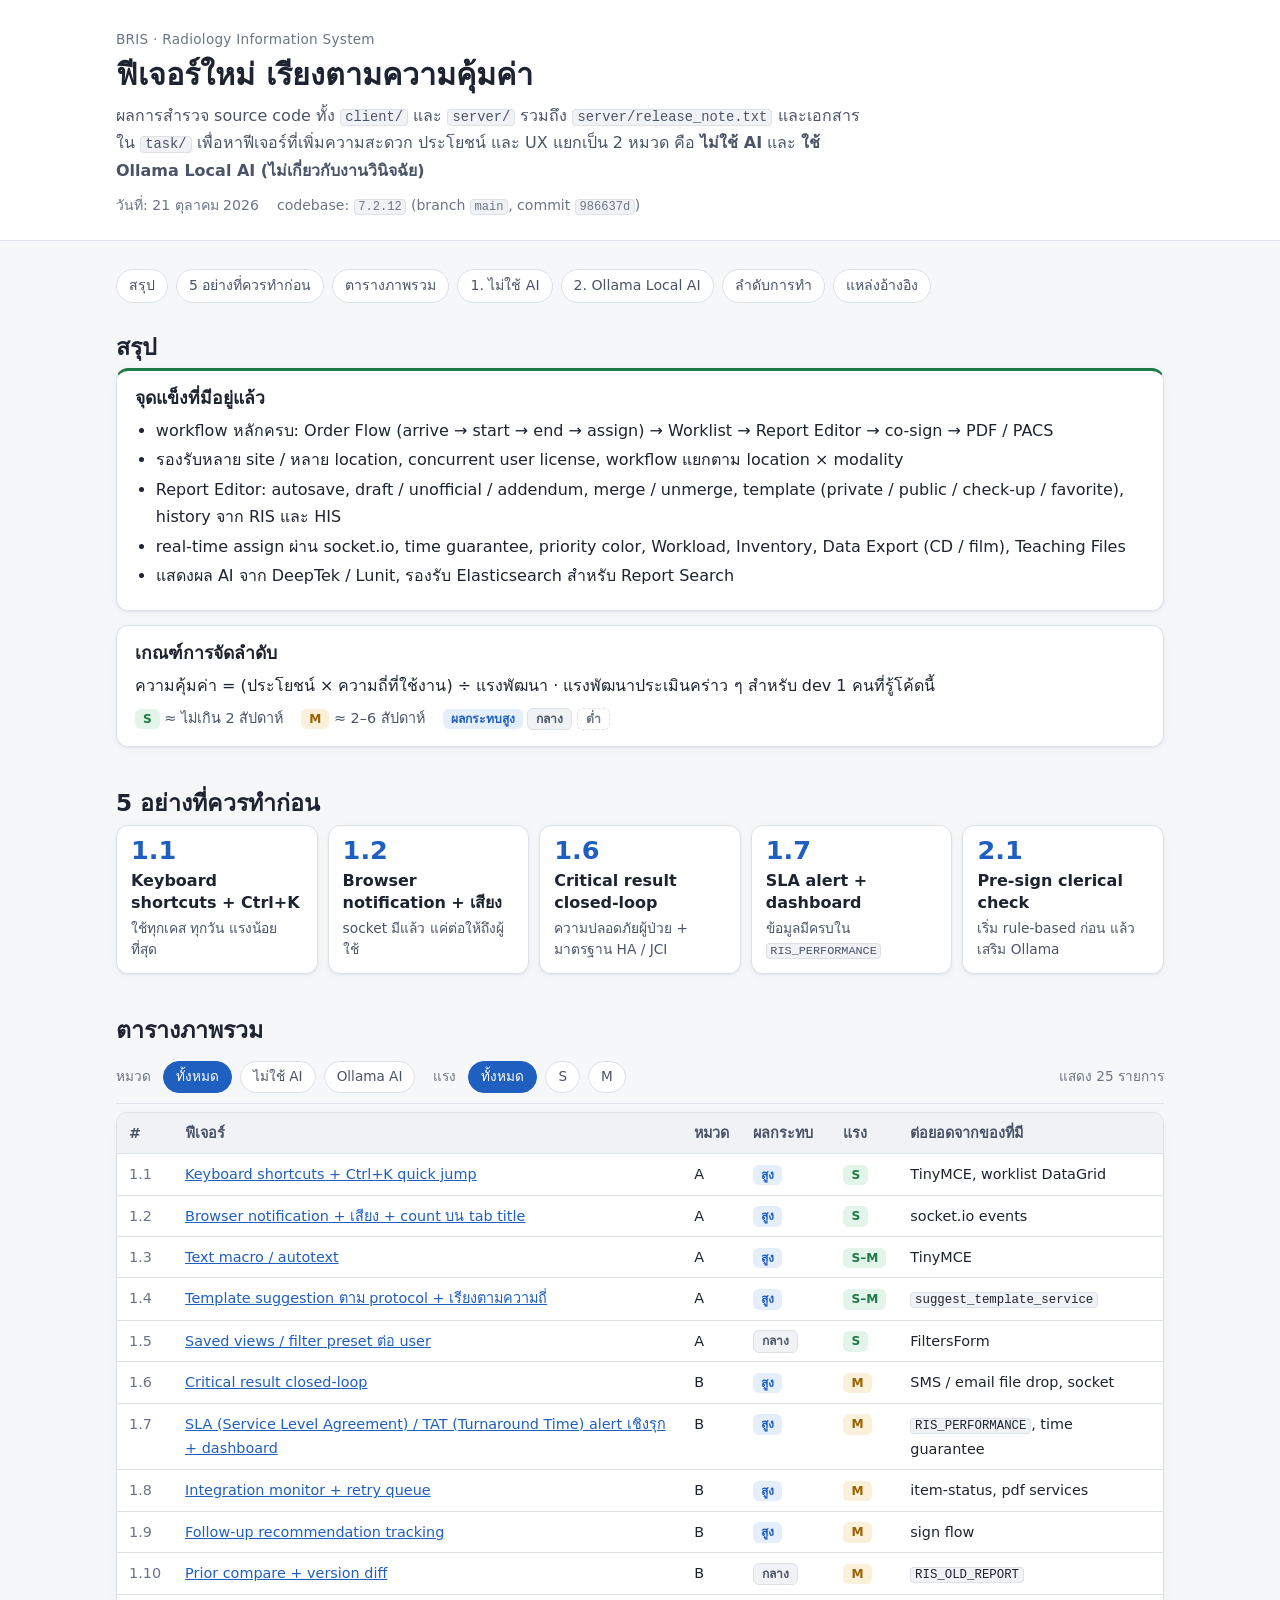
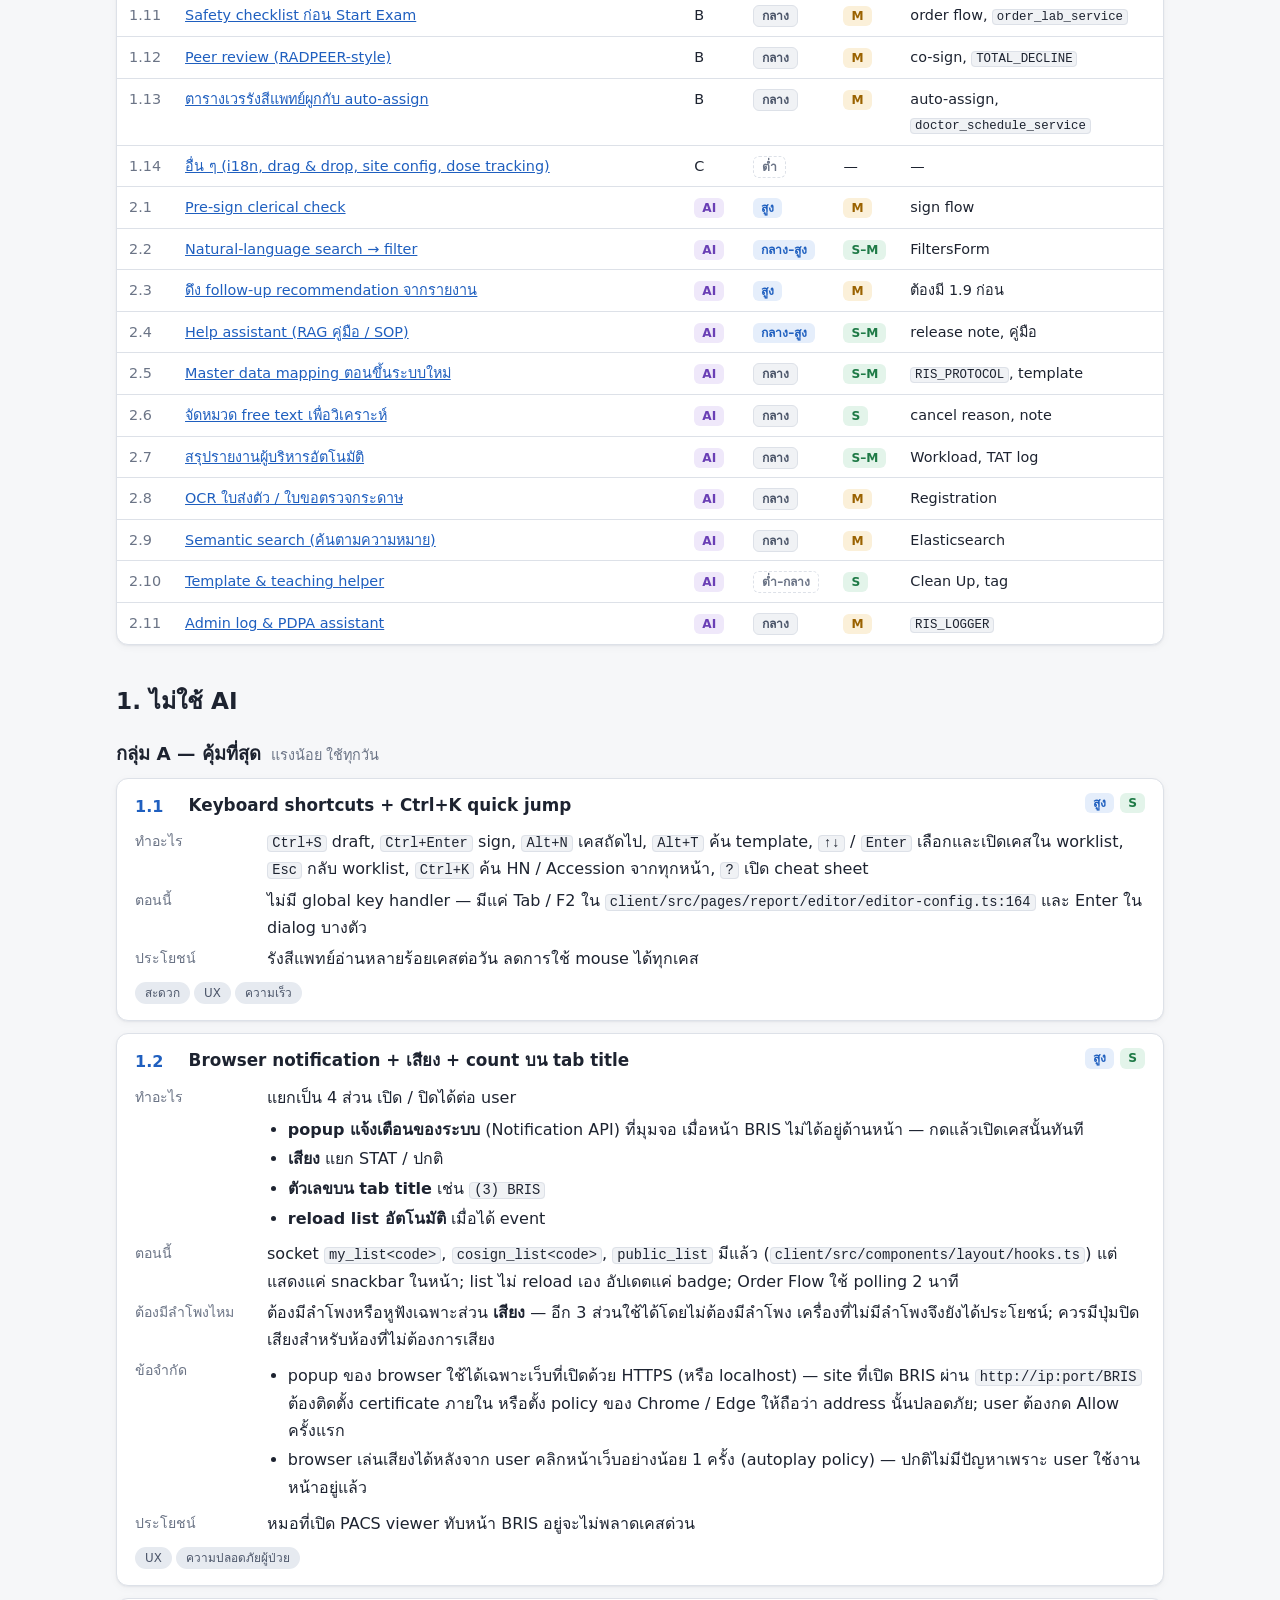
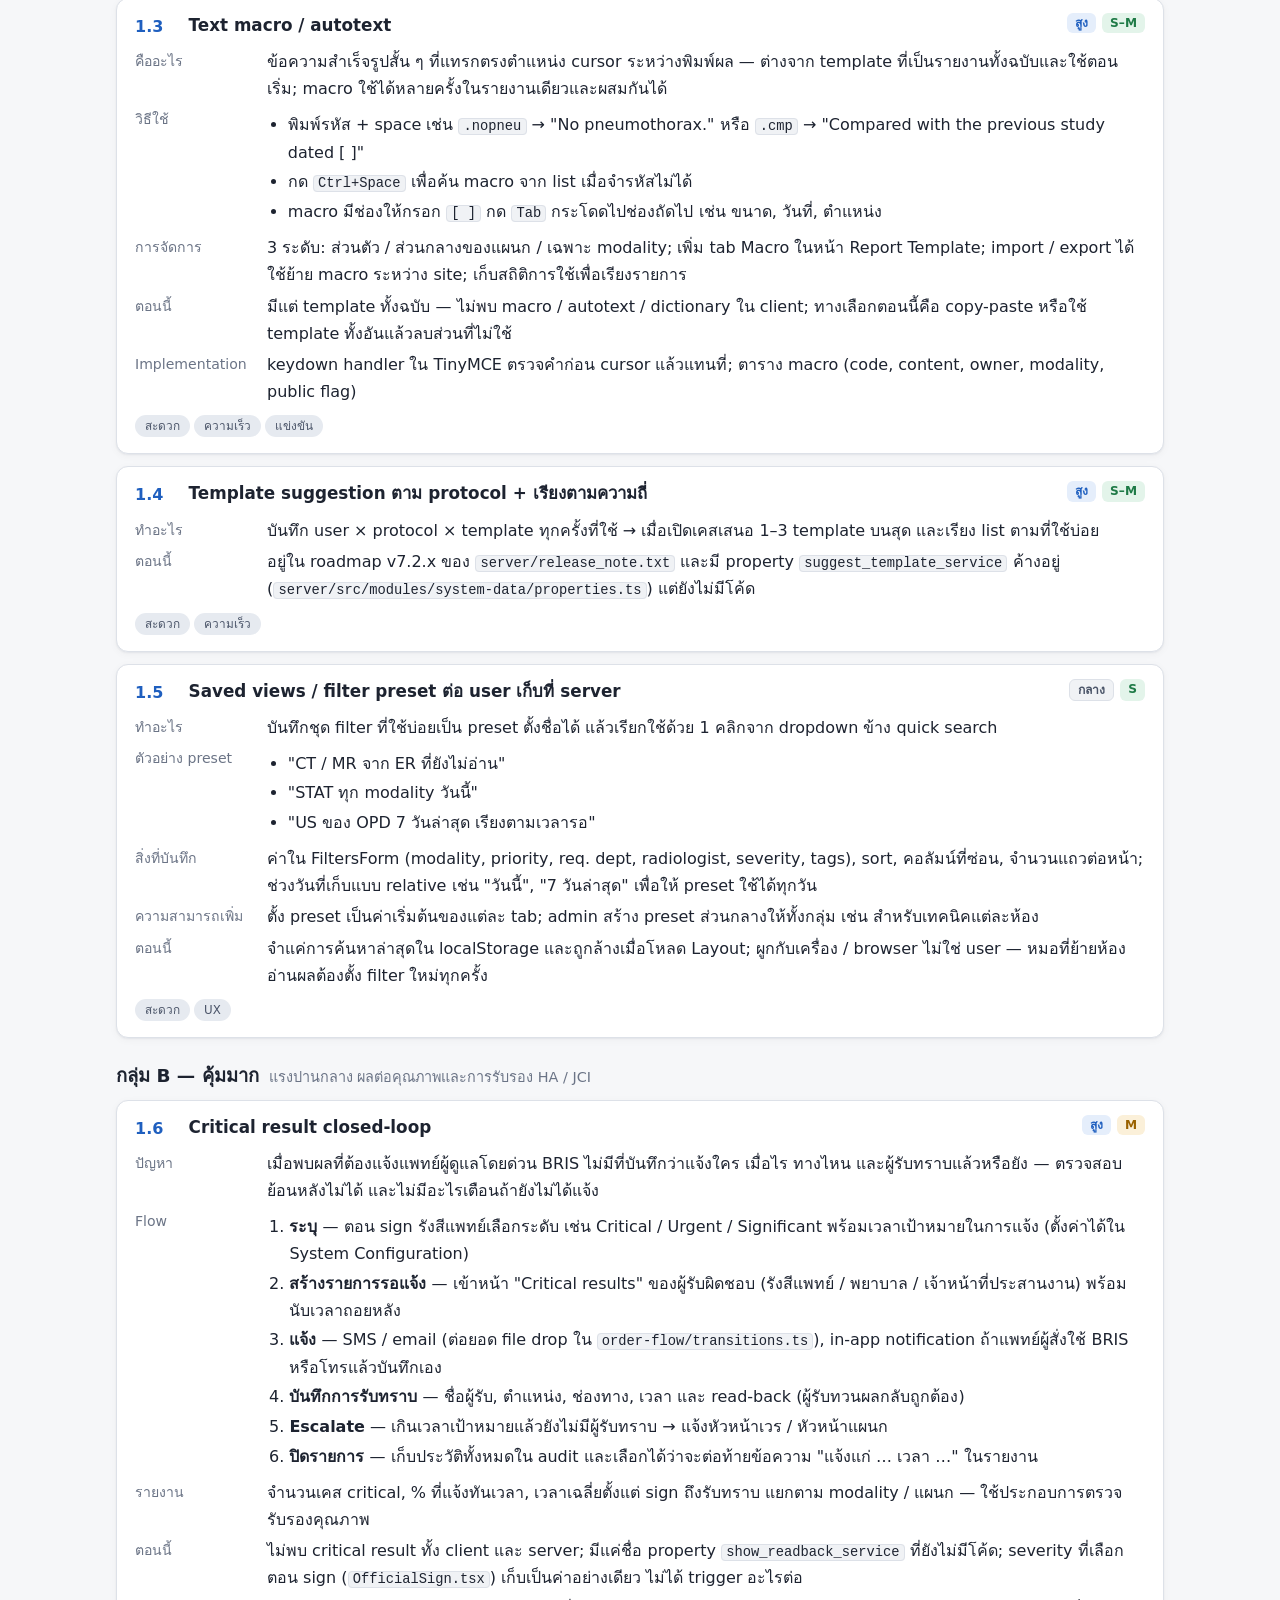
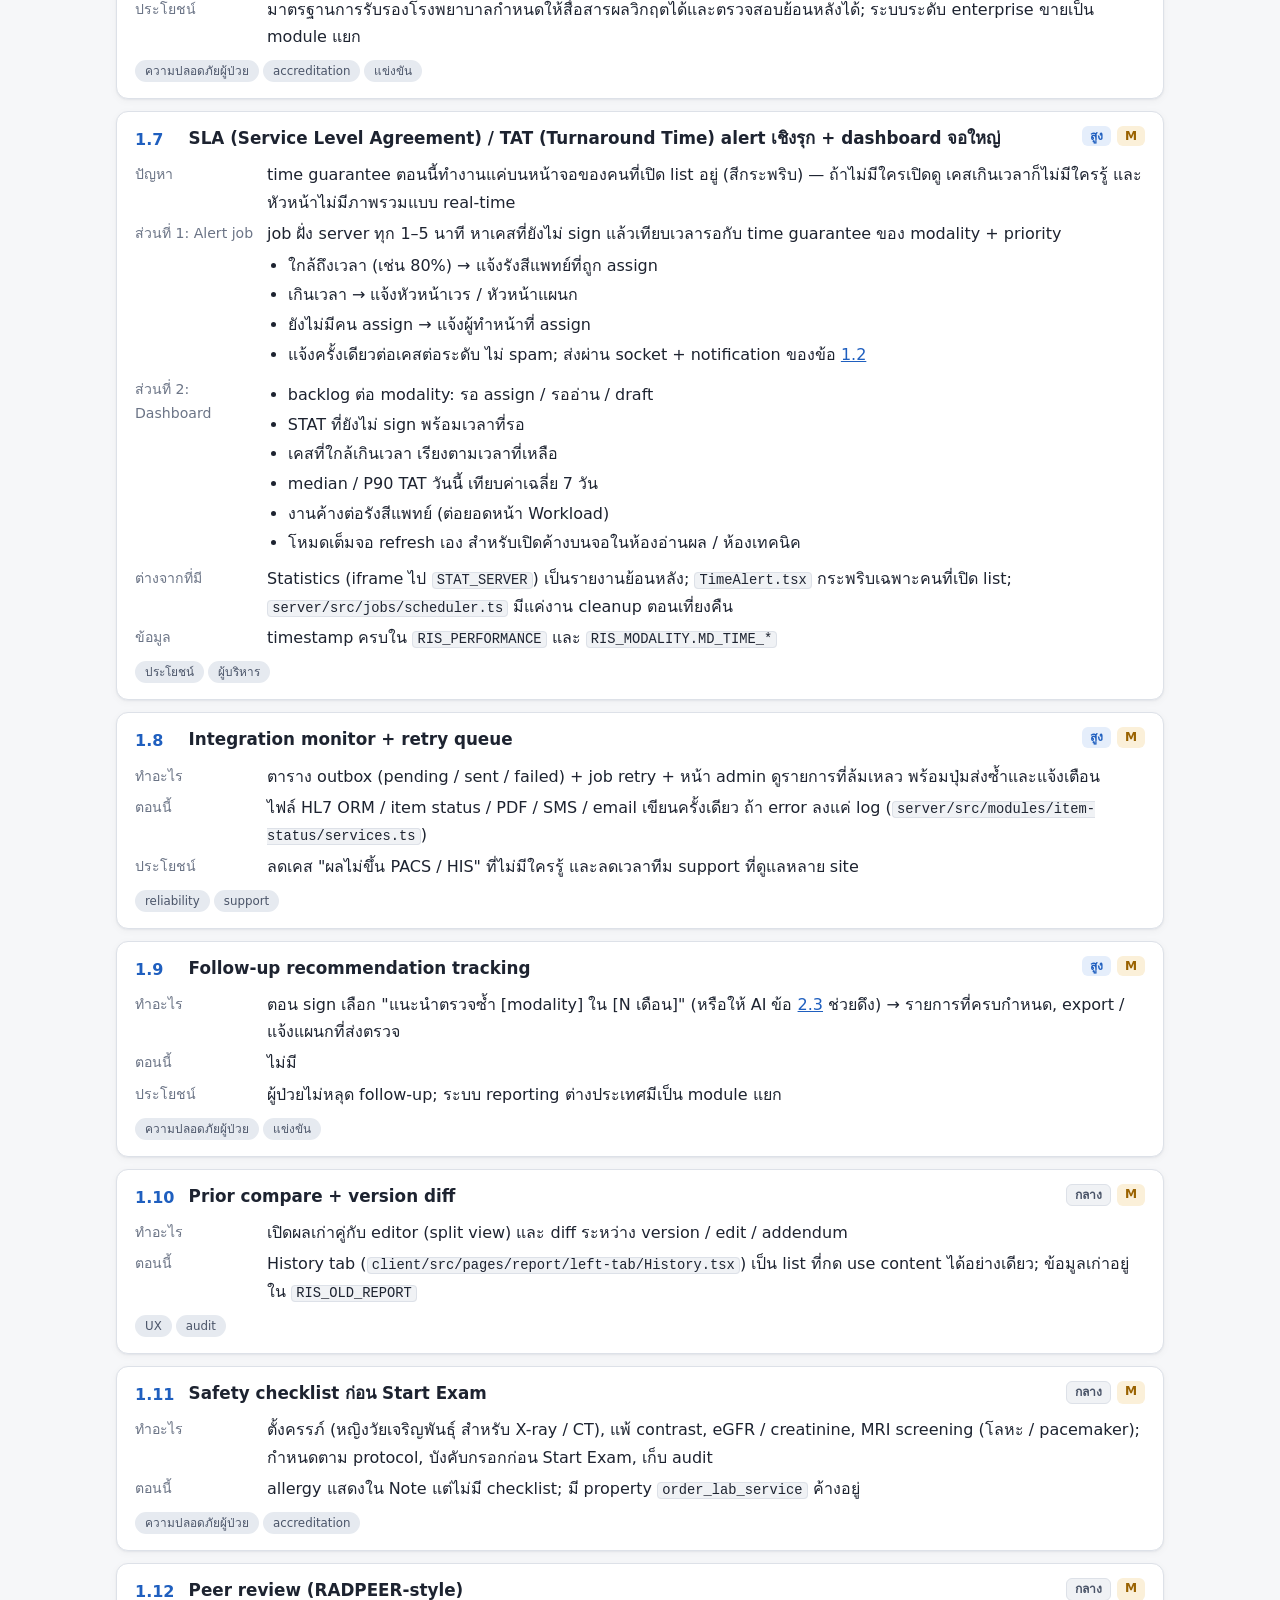
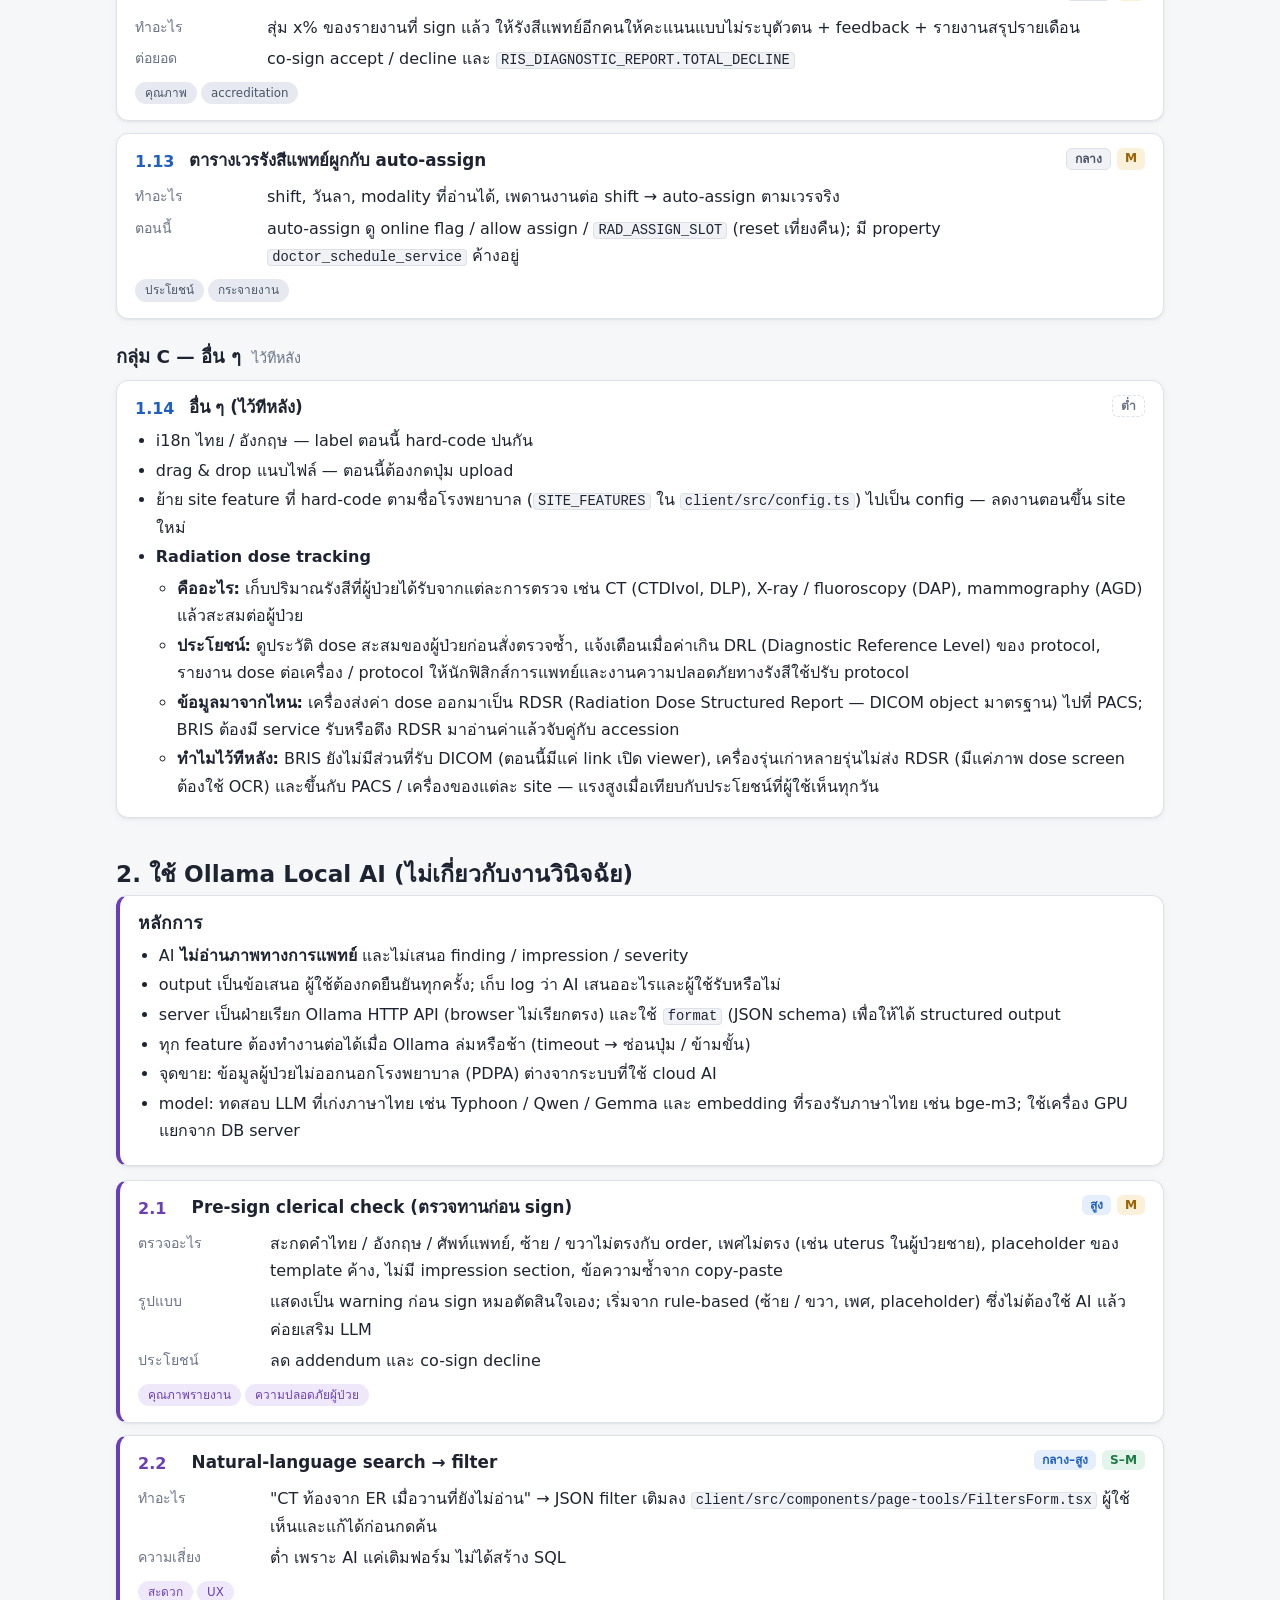
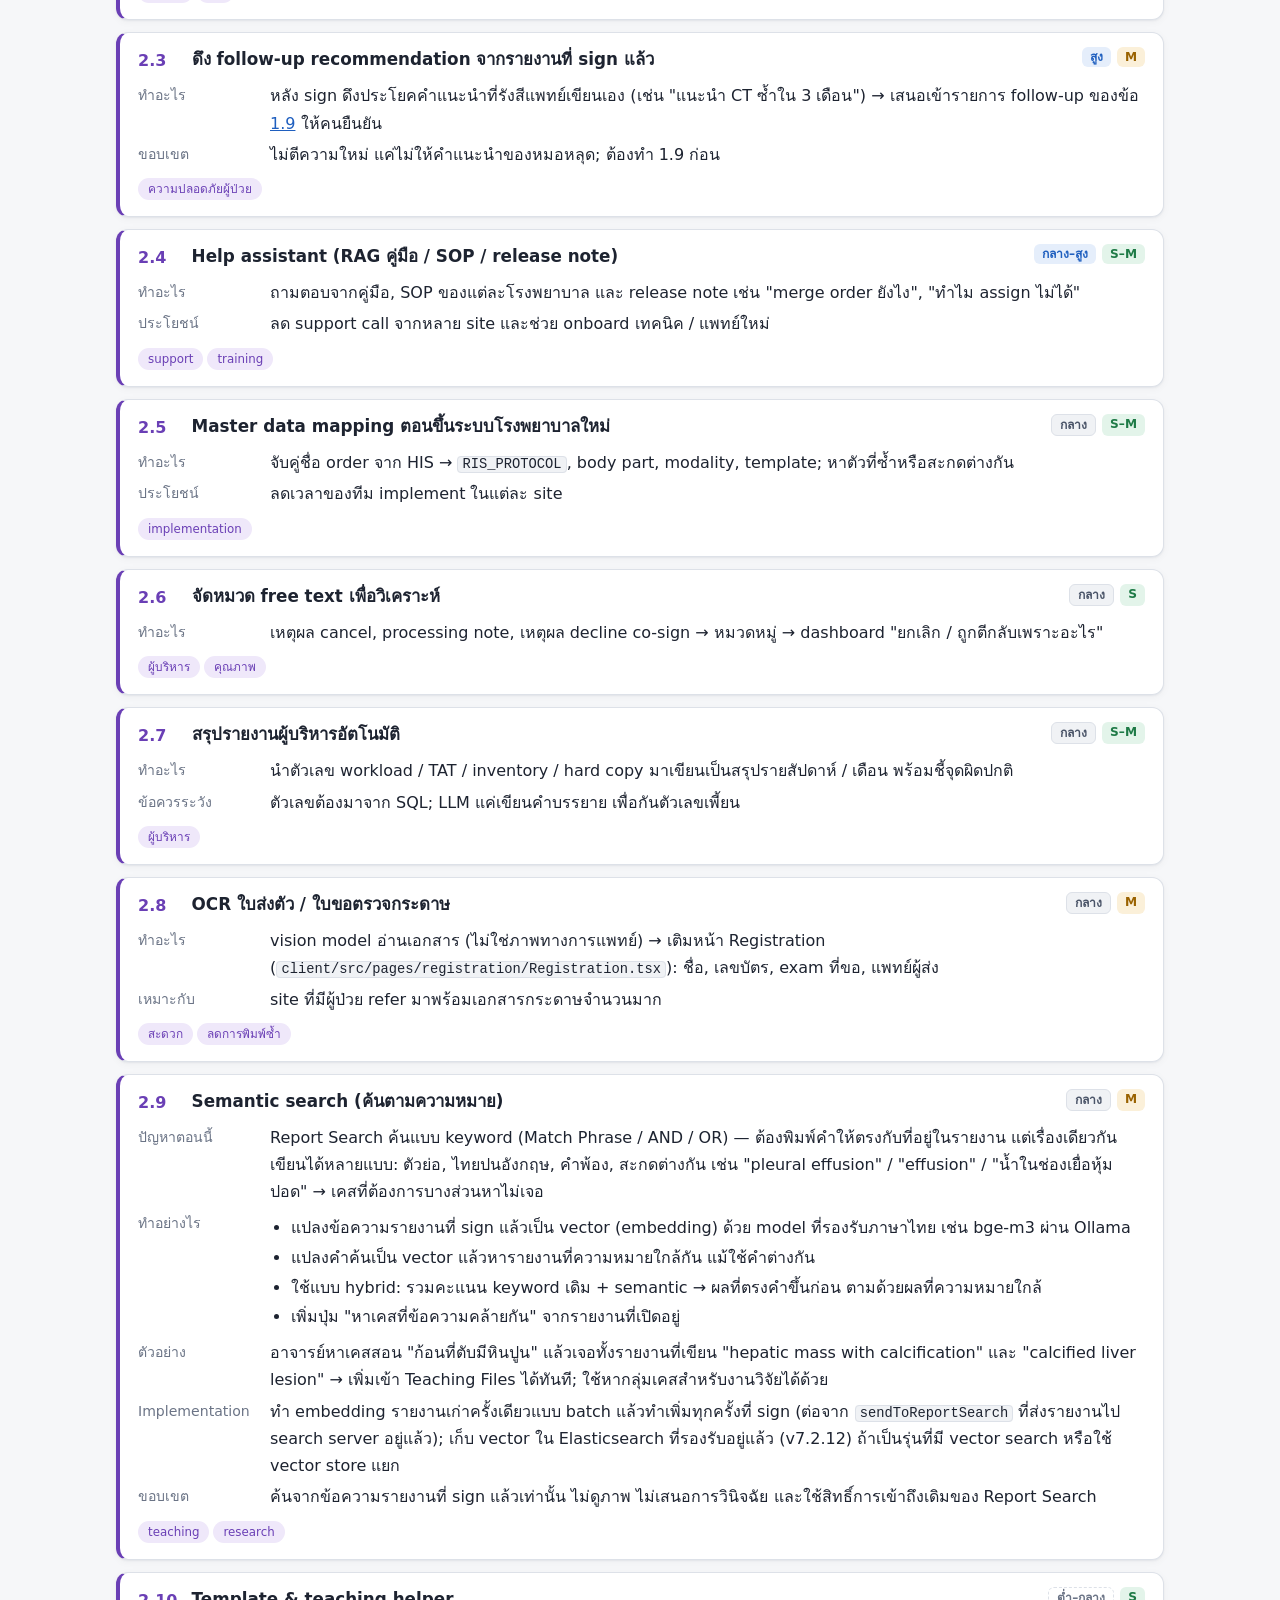
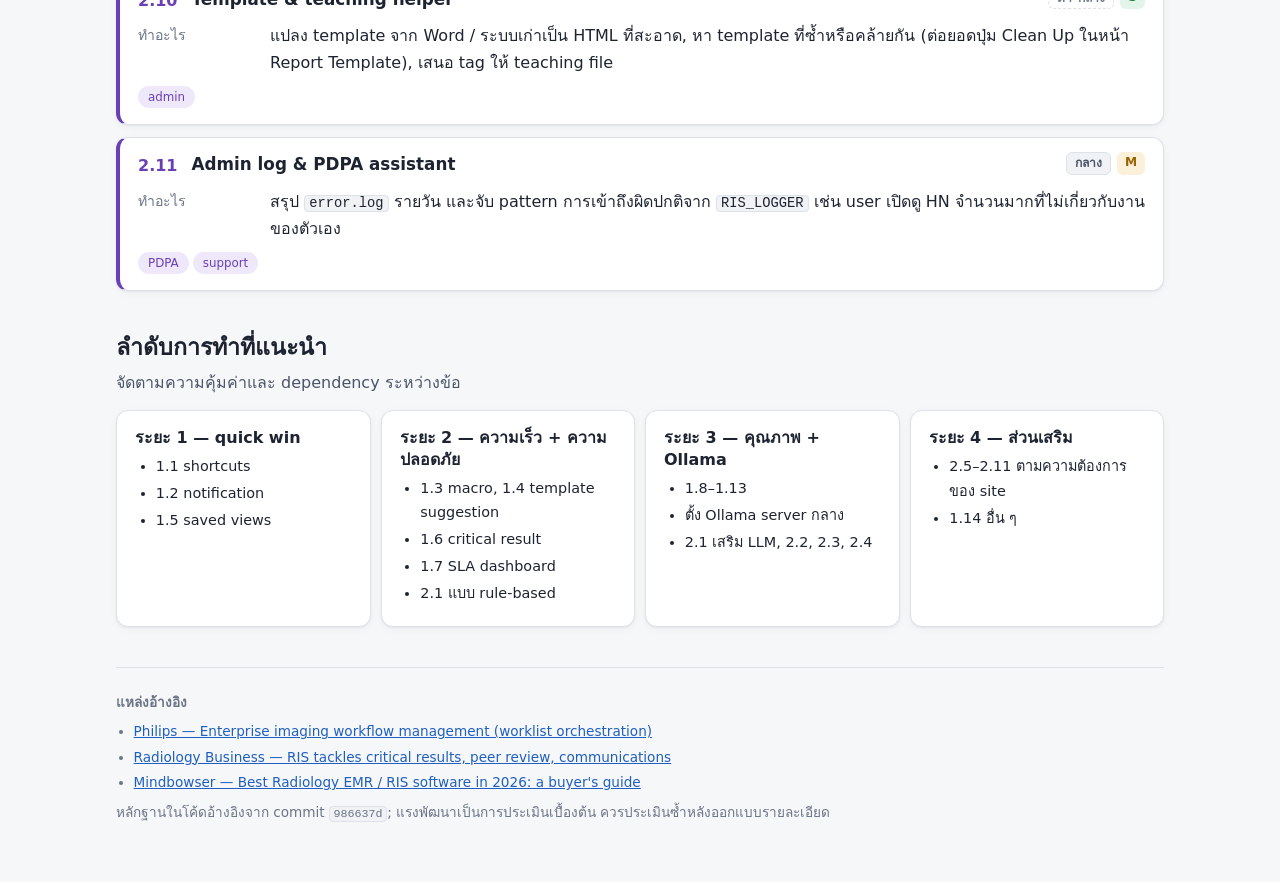
==== commit 835adabc: "update" ====
--- a/new_features/index.html
+++ b/new_features/index.html
@@ -501,7 +501,7 @@
     <header class="top">
       <div class="wrap">
         <div class="eyebrow">BRIS · Radiology Information System</div>
-        <h1>ข้อเสนอฟีเจอร์ใหม่ เรียงตามความคุ้มค่า</h1>
+        <h1>ฟีเจอร์ใหม่ เรียงตามความคุ้มค่า</h1>
         <p class="lead">
           ผลการสำรวจ source code ทั้ง <code>client/</code> และ
           <code>server/</code> รวมถึง
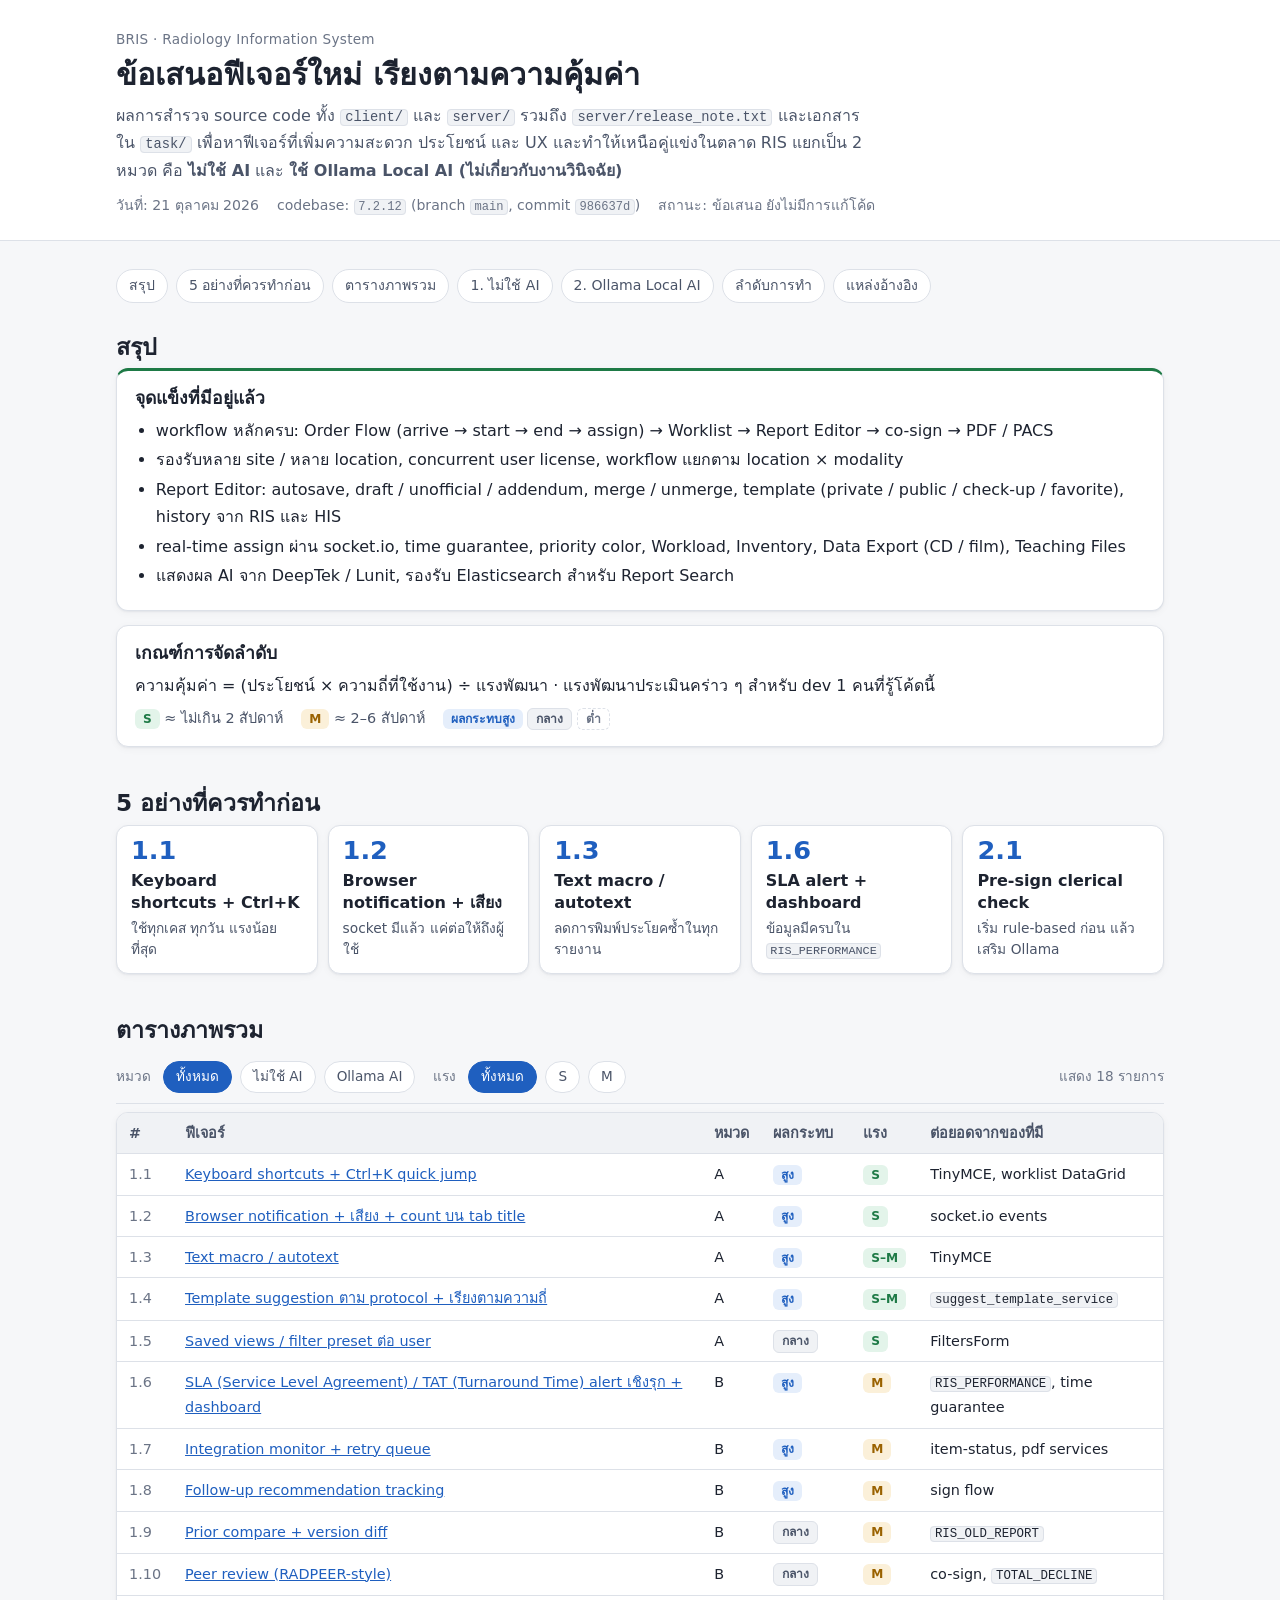
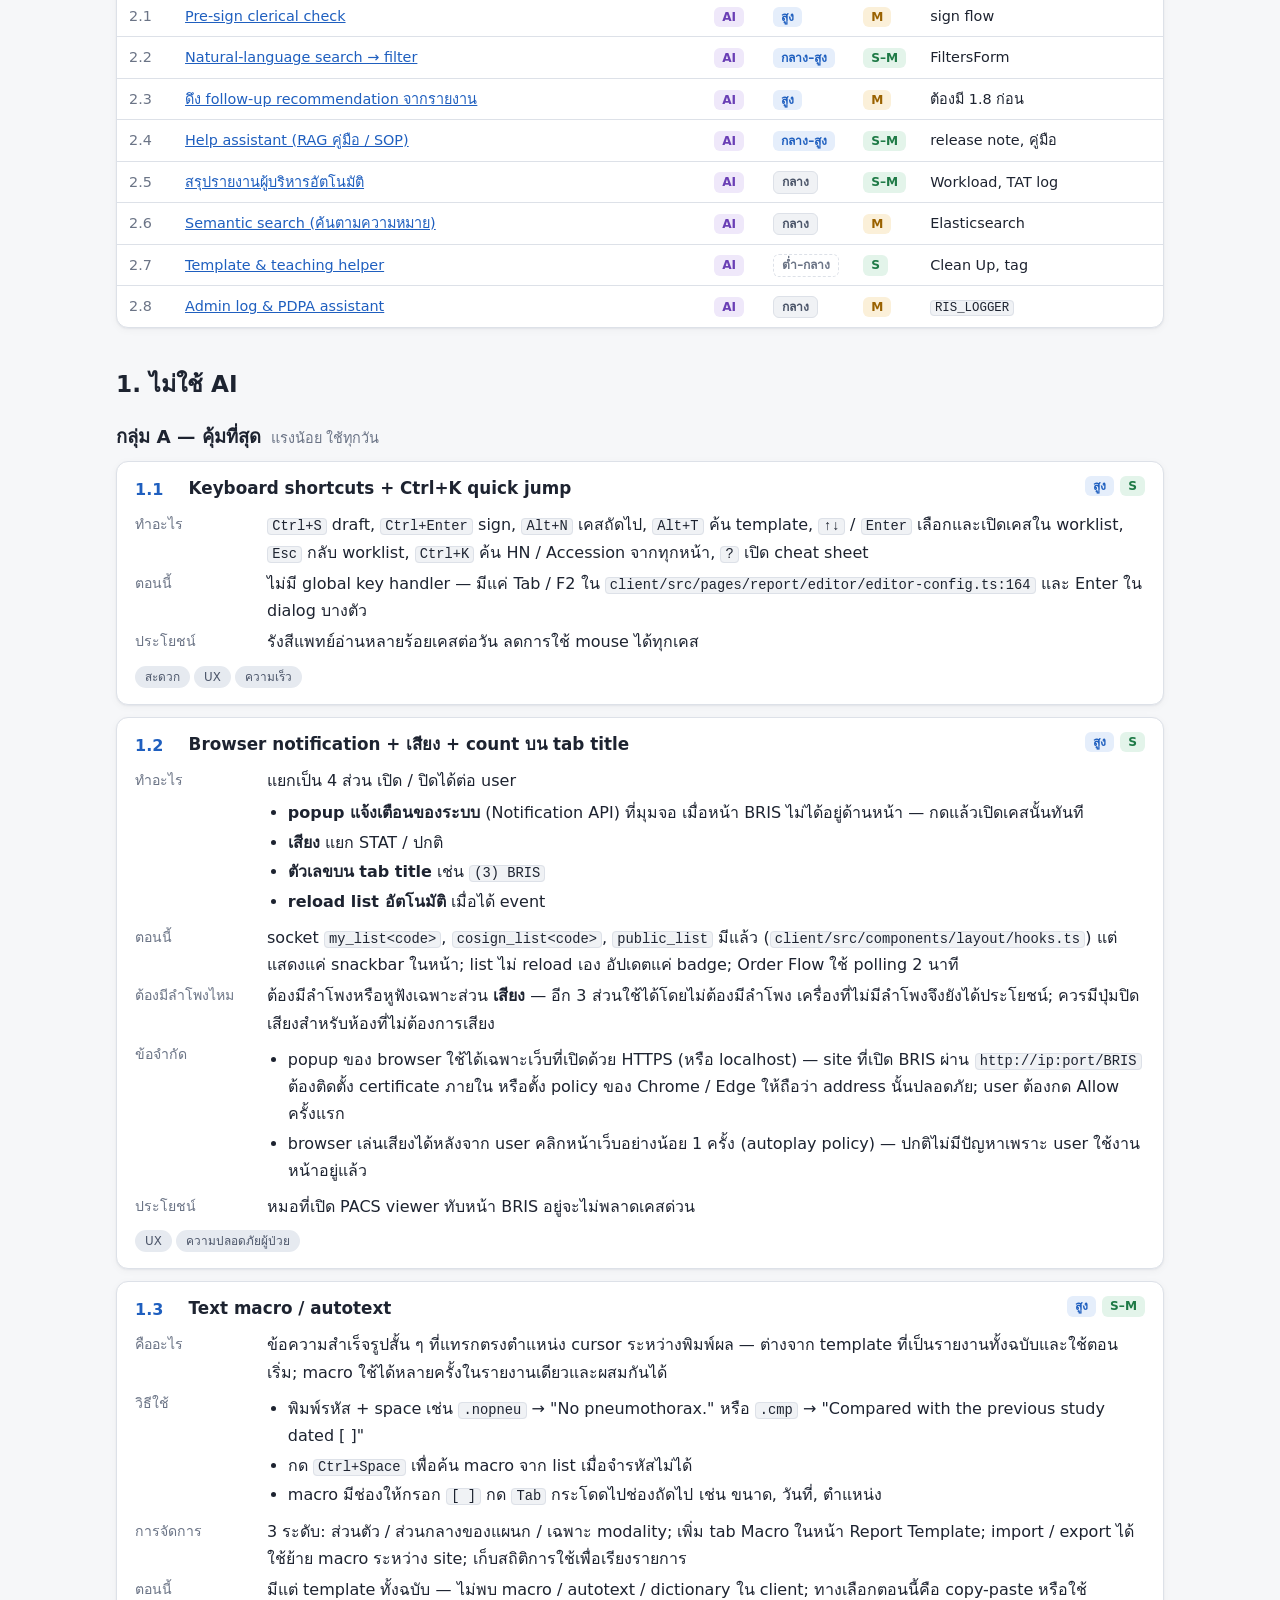
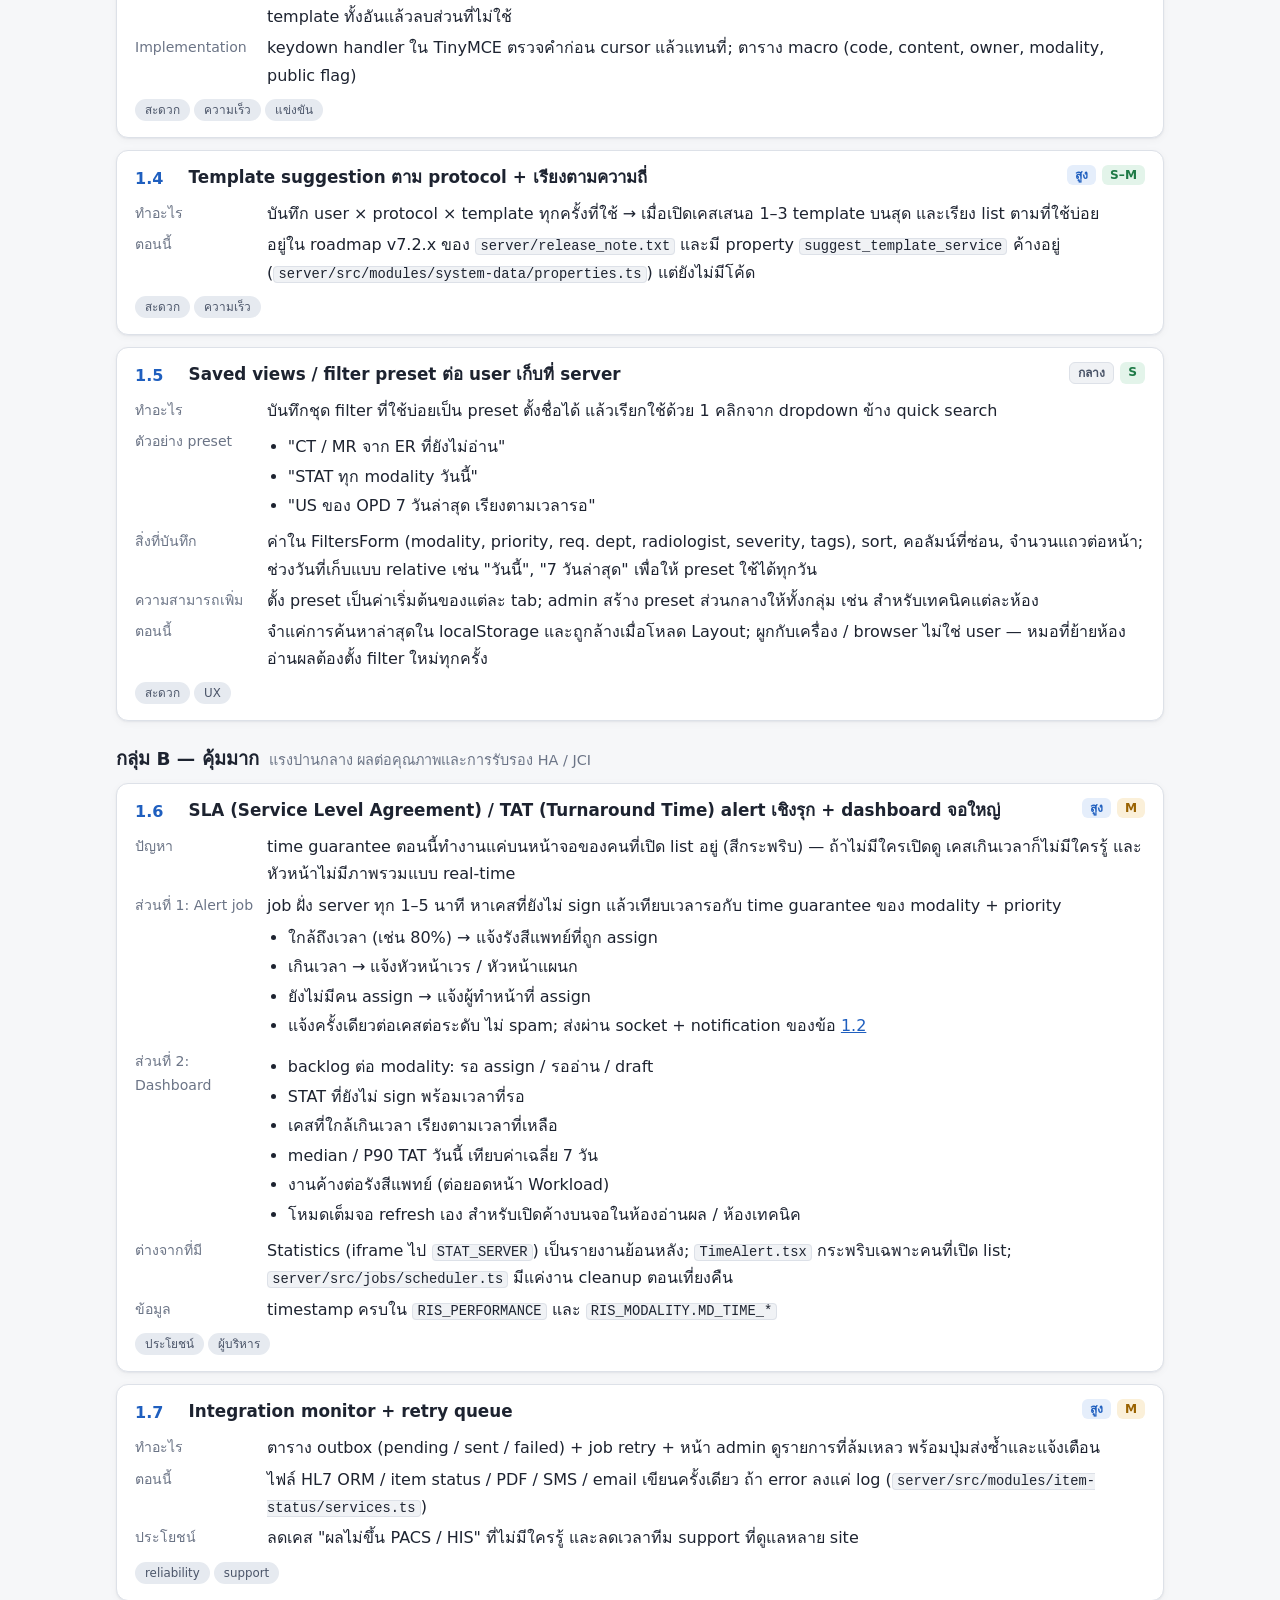
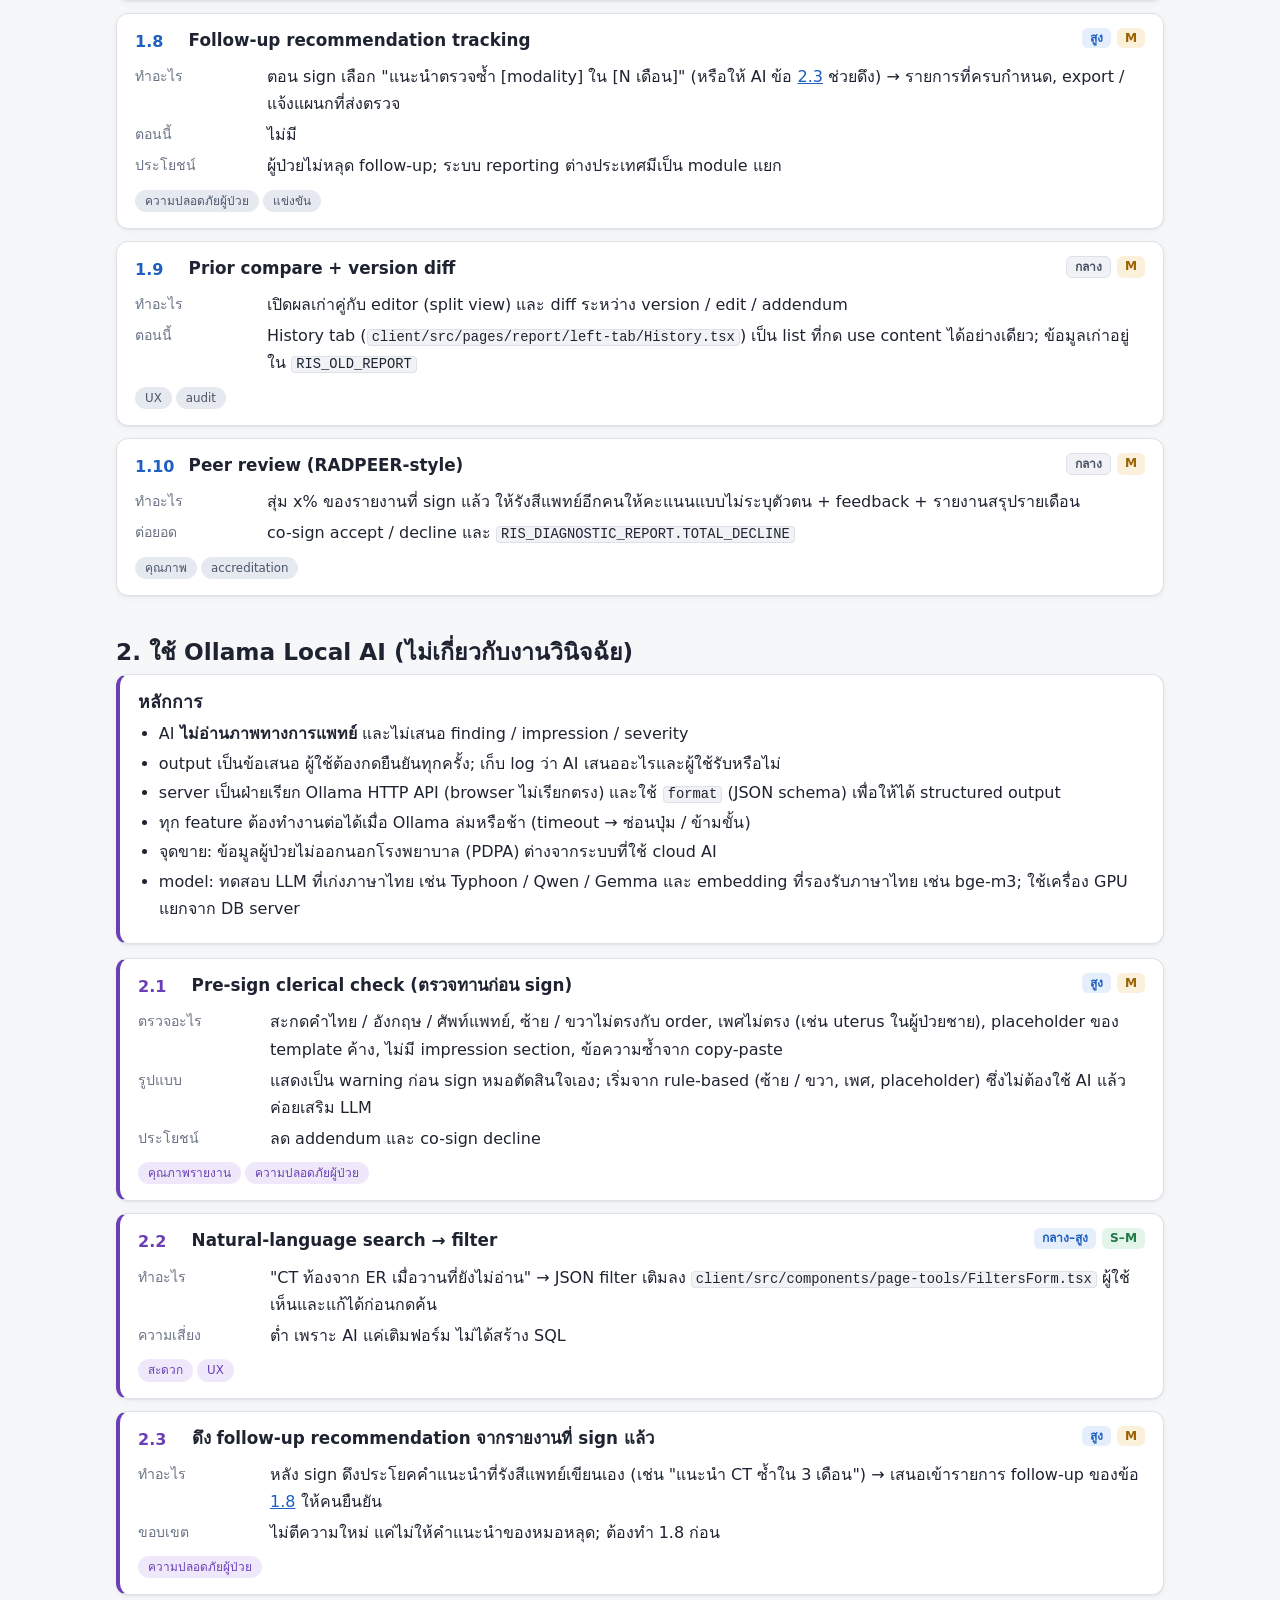
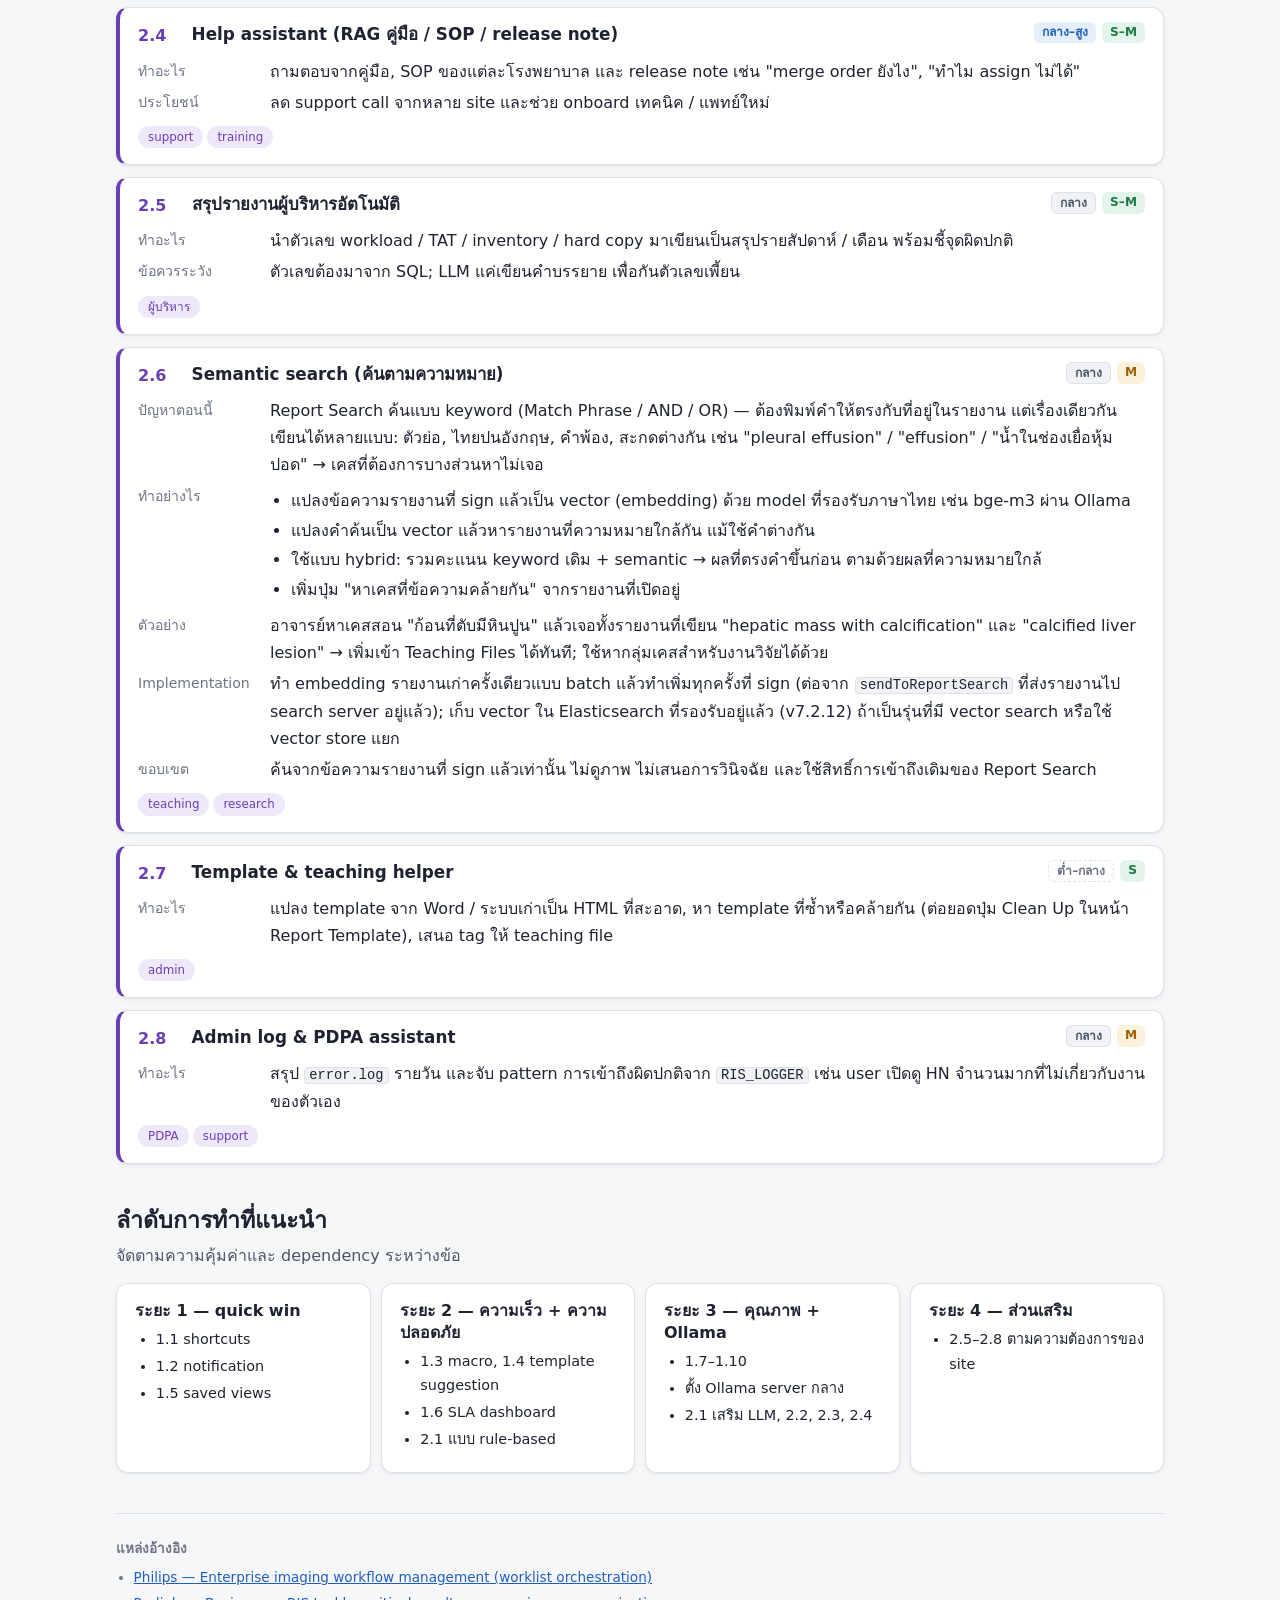
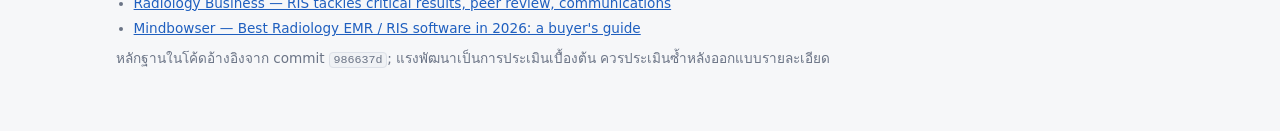
==== commit b10764e5: "ีupdate" ====
--- a/new_features/index.html
+++ b/new_features/index.html
@@ -501,13 +501,14 @@
     <header class="top">
       <div class="wrap">
         <div class="eyebrow">BRIS · Radiology Information System</div>
-        <h1>ฟีเจอร์ใหม่ เรียงตามความคุ้มค่า</h1>
+        <h1>ข้อเสนอฟีเจอร์ใหม่ เรียงตามความคุ้มค่า</h1>
         <p class="lead">
           ผลการสำรวจ source code ทั้ง <code>client/</code> และ
           <code>server/</code> รวมถึง
           <code>server/release_note.txt</code> และเอกสารใน
           <code>task/</code> เพื่อหาฟีเจอร์ที่เพิ่มความสะดวก ประโยชน์ และ UX
-          แยกเป็น 2 หมวด คือ <strong>ไม่ใช้ AI</strong> และ
+          และทำให้เหนือคู่แข่งในตลาด RIS แยกเป็น 2 หมวด คือ
+          <strong>ไม่ใช้ AI</strong> และ
           <strong>ใช้ Ollama Local AI (ไม่เกี่ยวกับงานวินิจฉัย)</strong>
         </p>
         <div class="meta">
@@ -516,6 +517,7 @@
             >codebase: <code>7.2.12</code> (branch <code>main</code>, commit
             <code>986637d</code>)</span
           >
+          <span>สถานะ: ข้อเสนอ ยังไม่มีการแก้โค้ด</span>
         </div>
       </div>
     </header>
@@ -593,12 +595,12 @@
             <div class="why">socket มีแล้ว แค่ต่อให้ถึงผู้ใช้</div>
           </div>
           <div class="panel">
-            <div class="num">1.6</div>
-            <div class="ttl">Critical result closed-loop</div>
-            <div class="why">ความปลอดภัยผู้ป่วย + มาตรฐาน HA / JCI</div>
+            <div class="num">1.3</div>
+            <div class="ttl">Text macro / autotext</div>
+            <div class="why">ลดการพิมพ์ประโยคซ้ำในทุกรายงาน</div>
           </div>
           <div class="panel">
-            <div class="num">1.7</div>
+            <div class="num">1.6</div>
             <div class="ttl">SLA alert + dashboard</div>
             <div class="why">ข้อมูลมีครบใน <code>RIS_PERFORMANCE</code></div>
           </div>
@@ -733,16 +735,8 @@
               </tr>
               <tr data-cat="noai" data-eff="M">
                 <td class="n">1.6</td>
-                <td><a href="#f1-6">Critical result closed-loop</a></td>
-                <td class="c">B</td>
-                <td><span class="badge i-high">สูง</span></td>
-                <td><span class="badge e-M">M</span></td>
-                <td>SMS / email file drop, socket</td>
-              </tr>
-              <tr data-cat="noai" data-eff="M">
-                <td class="n">1.7</td>
                 <td>
-                  <a href="#f1-7"
+                  <a href="#f1-6"
                     >SLA (Service Level Agreement) / TAT (Turnaround Time) alert
                     เชิงรุก + dashboard</a
                   >
@@ -753,67 +747,36 @@
                 <td><code>RIS_PERFORMANCE</code>, time guarantee</td>
               </tr>
               <tr data-cat="noai" data-eff="M">
-                <td class="n">1.8</td>
-                <td><a href="#f1-8">Integration monitor + retry queue</a></td>
+                <td class="n">1.7</td>
+                <td><a href="#f1-7">Integration monitor + retry queue</a></td>
                 <td class="c">B</td>
                 <td><span class="badge i-high">สูง</span></td>
                 <td><span class="badge e-M">M</span></td>
                 <td>item-status, pdf services</td>
               </tr>
               <tr data-cat="noai" data-eff="M">
-                <td class="n">1.9</td>
-                <td><a href="#f1-9">Follow-up recommendation tracking</a></td>
+                <td class="n">1.8</td>
+                <td><a href="#f1-8">Follow-up recommendation tracking</a></td>
                 <td class="c">B</td>
                 <td><span class="badge i-high">สูง</span></td>
                 <td><span class="badge e-M">M</span></td>
                 <td>sign flow</td>
               </tr>
               <tr data-cat="noai" data-eff="M">
-                <td class="n">1.10</td>
-                <td><a href="#f1-10">Prior compare + version diff</a></td>
+                <td class="n">1.9</td>
+                <td><a href="#f1-9">Prior compare + version diff</a></td>
                 <td class="c">B</td>
                 <td><span class="badge i-mid">กลาง</span></td>
                 <td><span class="badge e-M">M</span></td>
                 <td><code>RIS_OLD_REPORT</code></td>
               </tr>
               <tr data-cat="noai" data-eff="M">
-                <td class="n">1.11</td>
-                <td><a href="#f1-11">Safety checklist ก่อน Start Exam</a></td>
-                <td class="c">B</td>
-                <td><span class="badge i-mid">กลาง</span></td>
-                <td><span class="badge e-M">M</span></td>
-                <td>order flow, <code>order_lab_service</code></td>
-              </tr>
-              <tr data-cat="noai" data-eff="M">
-                <td class="n">1.12</td>
-                <td><a href="#f1-12">Peer review (RADPEER-style)</a></td>
+                <td class="n">1.10</td>
+                <td><a href="#f1-10">Peer review (RADPEER-style)</a></td>
                 <td class="c">B</td>
                 <td><span class="badge i-mid">กลาง</span></td>
                 <td><span class="badge e-M">M</span></td>
                 <td>co-sign, <code>TOTAL_DECLINE</code></td>
-              </tr>
-              <tr data-cat="noai" data-eff="M">
-                <td class="n">1.13</td>
-                <td>
-                  <a href="#f1-13">ตารางเวรรังสีแพทย์ผูกกับ auto-assign</a>
-                </td>
-                <td class="c">B</td>
-                <td><span class="badge i-mid">กลาง</span></td>
-                <td><span class="badge e-M">M</span></td>
-                <td>auto-assign, <code>doctor_schedule_service</code></td>
-              </tr>
-              <tr data-cat="noai" data-eff="S M">
-                <td class="n">1.14</td>
-                <td>
-                  <a href="#f1-14"
-                    >อื่น ๆ (i18n, drag &amp; drop, site config, dose
-                    tracking)</a
-                  >
-                </td>
-                <td class="c">C</td>
-                <td><span class="badge i-low">ต่ำ</span></td>
-                <td>—</td>
-                <td>—</td>
               </tr>
               <tr data-cat="ai" data-eff="M">
                 <td class="n">2.1</td>
@@ -839,7 +802,7 @@
                 <td class="c"><span class="badge t-ai">AI</span></td>
                 <td><span class="badge i-high">สูง</span></td>
                 <td><span class="badge e-M">M</span></td>
-                <td>ต้องมี 1.9 ก่อน</td>
+                <td>ต้องมี 1.8 ก่อน</td>
               </tr>
               <tr data-cat="ai" data-eff="S M">
                 <td class="n">2.4</td>
@@ -851,55 +814,31 @@
               </tr>
               <tr data-cat="ai" data-eff="S M">
                 <td class="n">2.5</td>
-                <td><a href="#f2-5">Master data mapping ตอนขึ้นระบบใหม่</a></td>
-                <td class="c"><span class="badge t-ai">AI</span></td>
-                <td><span class="badge i-mid">กลาง</span></td>
-                <td><span class="badge e-S">S–M</span></td>
-                <td><code>RIS_PROTOCOL</code>, template</td>
-              </tr>
-              <tr data-cat="ai" data-eff="S">
-                <td class="n">2.6</td>
-                <td><a href="#f2-6">จัดหมวด free text เพื่อวิเคราะห์</a></td>
-                <td class="c"><span class="badge t-ai">AI</span></td>
-                <td><span class="badge i-mid">กลาง</span></td>
-                <td><span class="badge e-S">S</span></td>
-                <td>cancel reason, note</td>
-              </tr>
-              <tr data-cat="ai" data-eff="S M">
-                <td class="n">2.7</td>
-                <td><a href="#f2-7">สรุปรายงานผู้บริหารอัตโนมัติ</a></td>
+                <td><a href="#f2-5">สรุปรายงานผู้บริหารอัตโนมัติ</a></td>
                 <td class="c"><span class="badge t-ai">AI</span></td>
                 <td><span class="badge i-mid">กลาง</span></td>
                 <td><span class="badge e-S">S–M</span></td>
                 <td>Workload, TAT log</td>
               </tr>
               <tr data-cat="ai" data-eff="M">
-                <td class="n">2.8</td>
-                <td><a href="#f2-8">OCR ใบส่งตัว / ใบขอตรวจกระดาษ</a></td>
-                <td class="c"><span class="badge t-ai">AI</span></td>
-                <td><span class="badge i-mid">กลาง</span></td>
-                <td><span class="badge e-M">M</span></td>
-                <td>Registration</td>
-              </tr>
-              <tr data-cat="ai" data-eff="M">
-                <td class="n">2.9</td>
-                <td><a href="#f2-9">Semantic search (ค้นตามความหมาย)</a></td>
+                <td class="n">2.6</td>
+                <td><a href="#f2-6">Semantic search (ค้นตามความหมาย)</a></td>
                 <td class="c"><span class="badge t-ai">AI</span></td>
                 <td><span class="badge i-mid">กลาง</span></td>
                 <td><span class="badge e-M">M</span></td>
                 <td>Elasticsearch</td>
               </tr>
               <tr data-cat="ai" data-eff="S">
-                <td class="n">2.10</td>
-                <td><a href="#f2-10">Template &amp; teaching helper</a></td>
+                <td class="n">2.7</td>
+                <td><a href="#f2-7">Template &amp; teaching helper</a></td>
                 <td class="c"><span class="badge t-ai">AI</span></td>
                 <td><span class="badge i-low">ต่ำ–กลาง</span></td>
                 <td><span class="badge e-S">S</span></td>
                 <td>Clean Up, tag</td>
               </tr>
               <tr data-cat="ai" data-eff="M">
-                <td class="n">2.11</td>
-                <td><a href="#f2-11">Admin log &amp; PDPA assistant</a></td>
+                <td class="n">2.8</td>
+                <td><a href="#f2-8">Admin log &amp; PDPA assistant</a></td>
                 <td class="c"><span class="badge t-ai">AI</span></td>
                 <td><span class="badge i-mid">กลาง</span></td>
                 <td><span class="badge e-M">M</span></td>
@@ -1164,80 +1103,6 @@
           <article class="card" id="f1-6" data-cat="noai" data-eff="M">
             <div class="card-head">
               <span class="no">1.6</span>
-              <h4>Critical result closed-loop</h4>
-              <div class="badges">
-                <span class="badge i-high">สูง</span
-                ><span class="badge e-M">M</span>
-              </div>
-            </div>
-            <dl>
-              <dt>ปัญหา</dt>
-              <dd>
-                เมื่อพบผลที่ต้องแจ้งแพทย์ผู้ดูแลโดยด่วน BRIS
-                ไม่มีที่บันทึกว่าแจ้งใคร เมื่อไร ทางไหน และผู้รับทราบแล้วหรือยัง
-                — ตรวจสอบย้อนหลังไม่ได้ และไม่มีอะไรเตือนถ้ายังไม่ได้แจ้ง
-              </dd>
-              <dt>Flow</dt>
-              <dd>
-                <ol>
-                  <li>
-                    <strong>ระบุ</strong> — ตอน sign รังสีแพทย์เลือกระดับ เช่น
-                    Critical / Urgent / Significant พร้อมเวลาเป้าหมายในการแจ้ง
-                    (ตั้งค่าได้ใน System Configuration)
-                  </li>
-                  <li>
-                    <strong>สร้างรายการรอแจ้ง</strong> — เข้าหน้า "Critical
-                    results" ของผู้รับผิดชอบ (รังสีแพทย์ / พยาบาล /
-                    เจ้าหน้าที่ประสานงาน) พร้อมนับเวลาถอยหลัง
-                  </li>
-                  <li>
-                    <strong>แจ้ง</strong> — SMS / email (ต่อยอด file drop ใน
-                    <code>order-flow/transitions.ts</code>), in-app notification
-                    ถ้าแพทย์ผู้สั่งใช้ BRIS หรือโทรแล้วบันทึกเอง
-                  </li>
-                  <li>
-                    <strong>บันทึกการรับทราบ</strong> — ชื่อผู้รับ, ตำแหน่ง,
-                    ช่องทาง, เวลา และ read-back (ผู้รับทวนผลกลับถูกต้อง)
-                  </li>
-                  <li>
-                    <strong>Escalate</strong> —
-                    เกินเวลาเป้าหมายแล้วยังไม่มีผู้รับทราบ → แจ้งหัวหน้าเวร /
-                    หัวหน้าแผนก
-                  </li>
-                  <li>
-                    <strong>ปิดรายการ</strong> — เก็บประวัติทั้งหมดใน audit
-                    และเลือกได้ว่าจะต่อท้ายข้อความ "แจ้งแก่ … เวลา …" ในรายงาน
-                  </li>
-                </ol>
-              </dd>
-              <dt>รายงาน</dt>
-              <dd>
-                จำนวนเคส critical, % ที่แจ้งทันเวลา, เวลาเฉลี่ยตั้งแต่ sign
-                ถึงรับทราบ แยกตาม modality / แผนก — ใช้ประกอบการตรวจรับรองคุณภาพ
-              </dd>
-              <dt>ตอนนี้</dt>
-              <dd>
-                ไม่พบ critical result ทั้ง client และ server; มีแค่ชื่อ property
-                <code>show_readback_service</code> ที่ยังไม่มีโค้ด; severity
-                ที่เลือกตอน sign (<code>OfficialSign.tsx</code>)
-                เก็บเป็นค่าอย่างเดียว ไม่ได้ trigger อะไรต่อ
-              </dd>
-              <dt>ประโยชน์</dt>
-              <dd>
-                มาตรฐานการรับรองโรงพยาบาลกำหนดให้สื่อสารผลวิกฤตได้และตรวจสอบย้อนหลังได้;
-                ระบบระดับ enterprise ขายเป็น module แยก
-              </dd>
-            </dl>
-            <div class="tags">
-              <span class="tag">ความปลอดภัยผู้ป่วย</span
-              ><span class="tag">accreditation</span
-              ><span class="tag">แข่งขัน</span>
-            </div>
-          </article>
-
-          <article class="card" id="f1-7" data-cat="noai" data-eff="M">
-            <div class="card-head">
-              <span class="no">1.7</span>
               <h4>
                 SLA (Service Level Agreement) / TAT (Turnaround Time) alert
                 เชิงรุก + dashboard จอใหญ่
@@ -1302,9 +1167,9 @@
             </div>
           </article>
 
-          <article class="card" id="f1-8" data-cat="noai" data-eff="M">
-            <div class="card-head">
-              <span class="no">1.8</span>
+          <article class="card" id="f1-7" data-cat="noai" data-eff="M">
+            <div class="card-head">
+              <span class="no">1.7</span>
               <h4>Integration monitor + retry queue</h4>
               <div class="badges">
                 <span class="badge i-high">สูง</span
@@ -1335,9 +1200,9 @@
             </div>
           </article>
 
-          <article class="card" id="f1-9" data-cat="noai" data-eff="M">
-            <div class="card-head">
-              <span class="no">1.9</span>
+          <article class="card" id="f1-8" data-cat="noai" data-eff="M">
+            <div class="card-head">
+              <span class="no">1.8</span>
               <h4>Follow-up recommendation tracking</h4>
               <div class="badges">
                 <span class="badge i-high">สูง</span
@@ -1365,9 +1230,9 @@
             </div>
           </article>
 
-          <article class="card" id="f1-10" data-cat="noai" data-eff="M">
-            <div class="card-head">
-              <span class="no">1.10</span>
+          <article class="card" id="f1-9" data-cat="noai" data-eff="M">
+            <div class="card-head">
+              <span class="no">1.9</span>
               <h4>Prior compare + version diff</h4>
               <div class="badges">
                 <span class="badge i-mid">กลาง</span
@@ -1393,37 +1258,9 @@
             </div>
           </article>
 
-          <article class="card" id="f1-11" data-cat="noai" data-eff="M">
-            <div class="card-head">
-              <span class="no">1.11</span>
-              <h4>Safety checklist ก่อน Start Exam</h4>
-              <div class="badges">
-                <span class="badge i-mid">กลาง</span
-                ><span class="badge e-M">M</span>
-              </div>
-            </div>
-            <dl>
-              <dt>ทำอะไร</dt>
-              <dd>
-                ตั้งครรภ์ (หญิงวัยเจริญพันธุ์ สำหรับ X-ray / CT), แพ้ contrast,
-                eGFR / creatinine, MRI screening (โลหะ / pacemaker); กำหนดตาม
-                protocol, บังคับกรอกก่อน Start Exam, เก็บ audit
-              </dd>
-              <dt>ตอนนี้</dt>
-              <dd>
-                allergy แสดงใน Note แต่ไม่มี checklist; มี property
-                <code>order_lab_service</code> ค้างอยู่
-              </dd>
-            </dl>
-            <div class="tags">
-              <span class="tag">ความปลอดภัยผู้ป่วย</span
-              ><span class="tag">accreditation</span>
-            </div>
-          </article>
-
-          <article class="card" id="f1-12" data-cat="noai" data-eff="M">
-            <div class="card-head">
-              <span class="no">1.12</span>
+          <article class="card" id="f1-10" data-cat="noai" data-eff="M">
+            <div class="card-head">
+              <span class="no">1.10</span>
               <h4>Peer review (RADPEER-style)</h4>
               <div class="badges">
                 <span class="badge i-mid">กลาง</span
@@ -1447,91 +1284,6 @@
               <span class="tag">คุณภาพ</span
               ><span class="tag">accreditation</span>
             </div>
-          </article>
-
-          <article class="card" id="f1-13" data-cat="noai" data-eff="M">
-            <div class="card-head">
-              <span class="no">1.13</span>
-              <h4>ตารางเวรรังสีแพทย์ผูกกับ auto-assign</h4>
-              <div class="badges">
-                <span class="badge i-mid">กลาง</span
-                ><span class="badge e-M">M</span>
-              </div>
-            </div>
-            <dl>
-              <dt>ทำอะไร</dt>
-              <dd>
-                shift, วันลา, modality ที่อ่านได้, เพดานงานต่อ shift →
-                auto-assign ตามเวรจริง
-              </dd>
-              <dt>ตอนนี้</dt>
-              <dd>
-                auto-assign ดู online flag / allow assign /
-                <code>RAD_ASSIGN_SLOT</code> (reset เที่ยงคืน); มี property
-                <code>doctor_schedule_service</code> ค้างอยู่
-              </dd>
-            </dl>
-            <div class="tags">
-              <span class="tag">ประโยชน์</span
-              ><span class="tag">กระจายงาน</span>
-            </div>
-          </article>
-        </div>
-
-        <div class="group-head">
-          <h3>กลุ่ม C — อื่น ๆ</h3>
-          <span>ไว้ทีหลัง</span>
-        </div>
-        <div class="cards">
-          <article class="card" id="f1-14" data-cat="noai" data-eff="S M">
-            <div class="card-head">
-              <span class="no">1.14</span>
-              <h4>อื่น ๆ (ไว้ทีหลัง)</h4>
-              <div class="badges"><span class="badge i-low">ต่ำ</span></div>
-            </div>
-            <ul>
-              <li>i18n ไทย / อังกฤษ — label ตอนนี้ hard-code ปนกัน</li>
-              <li>drag &amp; drop แนบไฟล์ — ตอนนี้ต้องกดปุ่ม upload</li>
-              <li>
-                ย้าย site feature ที่ hard-code ตามชื่อโรงพยาบาล (<code
-                  >SITE_FEATURES</code
-                >
-                ใน <code>client/src/config.ts</code>) ไปเป็น config —
-                ลดงานตอนขึ้น site ใหม่
-              </li>
-              <li>
-                <strong>Radiation dose tracking</strong>
-                <ul>
-                  <li>
-                    <strong>คืออะไร:</strong>
-                    เก็บปริมาณรังสีที่ผู้ป่วยได้รับจากแต่ละการตรวจ เช่น CT
-                    (CTDIvol, DLP), X-ray / fluoroscopy (DAP), mammography (AGD)
-                    แล้วสะสมต่อผู้ป่วย
-                  </li>
-                  <li>
-                    <strong>ประโยชน์:</strong> ดูประวัติ dose
-                    สะสมของผู้ป่วยก่อนสั่งตรวจซ้ำ, แจ้งเตือนเมื่อค่าเกิน DRL
-                    (Diagnostic Reference Level) ของ protocol, รายงาน dose
-                    ต่อเครื่อง / protocol
-                    ให้นักฟิสิกส์การแพทย์และงานความปลอดภัยทางรังสีใช้ปรับ
-                    protocol
-                  </li>
-                  <li>
-                    <strong>ข้อมูลมาจากไหน:</strong> เครื่องส่งค่า dose
-                    ออกมาเป็น RDSR (Radiation Dose Structured Report — DICOM
-                    object มาตรฐาน) ไปที่ PACS; BRIS ต้องมี service รับหรือดึง
-                    RDSR มาอ่านค่าแล้วจับคู่กับ accession
-                  </li>
-                  <li>
-                    <strong>ทำไมไว้ทีหลัง:</strong> BRIS ยังไม่มีส่วนที่รับ
-                    DICOM (ตอนนี้มีแค่ link เปิด viewer),
-                    เครื่องรุ่นเก่าหลายรุ่นไม่ส่ง RDSR (มีแค่ภาพ dose screen
-                    ต้องใช้ OCR) และขึ้นกับ PACS / เครื่องของแต่ละ site —
-                    แรงสูงเมื่อเทียบกับประโยชน์ที่ผู้ใช้เห็นทุกวัน
-                  </li>
-                </ul>
-              </li>
-            </ul>
           </article>
         </div>
       </section>
@@ -1641,10 +1393,10 @@
               <dd>
                 หลัง sign ดึงประโยคคำแนะนำที่รังสีแพทย์เขียนเอง (เช่น "แนะนำ CT
                 ซ้ำใน 3 เดือน") → เสนอเข้ารายการ follow-up ของข้อ
-                <a href="#f1-9">1.9</a> ให้คนยืนยัน
+                <a href="#f1-8">1.8</a> ให้คนยืนยัน
               </dd>
               <dt>ขอบเขต</dt>
-              <dd>ไม่ตีความใหม่ แค่ไม่ให้คำแนะนำของหมอหลุด; ต้องทำ 1.9 ก่อน</dd>
+              <dd>ไม่ตีความใหม่ แค่ไม่ให้คำแนะนำของหมอหลุด; ต้องทำ 1.8 ก่อน</dd>
             </dl>
             <div class="tags"><span class="tag">ความปลอดภัยผู้ป่วย</span></div>
           </article>
@@ -1677,7 +1429,7 @@
           <article class="card ai-card" id="f2-5" data-cat="ai" data-eff="S M">
             <div class="card-head">
               <span class="no">2.5</span>
-              <h4>Master data mapping ตอนขึ้นระบบโรงพยาบาลใหม่</h4>
+              <h4>สรุปรายงานผู้บริหารอัตโนมัติ</h4>
               <div class="badges">
                 <span class="badge i-mid">กลาง</span
                 ><span class="badge e-S">S–M</span>
@@ -1686,48 +1438,6 @@
             <dl>
               <dt>ทำอะไร</dt>
               <dd>
-                จับคู่ชื่อ order จาก HIS → <code>RIS_PROTOCOL</code>, body part,
-                modality, template; หาตัวที่ซ้ำหรือสะกดต่างกัน
-              </dd>
-              <dt>ประโยชน์</dt>
-              <dd>ลดเวลาของทีม implement ในแต่ละ site</dd>
-            </dl>
-            <div class="tags"><span class="tag">implementation</span></div>
-          </article>
-
-          <article class="card ai-card" id="f2-6" data-cat="ai" data-eff="S">
-            <div class="card-head">
-              <span class="no">2.6</span>
-              <h4>จัดหมวด free text เพื่อวิเคราะห์</h4>
-              <div class="badges">
-                <span class="badge i-mid">กลาง</span
-                ><span class="badge e-S">S</span>
-              </div>
-            </div>
-            <dl>
-              <dt>ทำอะไร</dt>
-              <dd>
-                เหตุผล cancel, processing note, เหตุผล decline co-sign →
-                หมวดหมู่ → dashboard "ยกเลิก / ถูกตีกลับเพราะอะไร"
-              </dd>
-            </dl>
-            <div class="tags">
-              <span class="tag">ผู้บริหาร</span><span class="tag">คุณภาพ</span>
-            </div>
-          </article>
-
-          <article class="card ai-card" id="f2-7" data-cat="ai" data-eff="S M">
-            <div class="card-head">
-              <span class="no">2.7</span>
-              <h4>สรุปรายงานผู้บริหารอัตโนมัติ</h4>
-              <div class="badges">
-                <span class="badge i-mid">กลาง</span
-                ><span class="badge e-S">S–M</span>
-              </div>
-            </div>
-            <dl>
-              <dt>ทำอะไร</dt>
-              <dd>
                 นำตัวเลข workload / TAT / inventory / hard copy
                 มาเขียนเป็นสรุปรายสัปดาห์ / เดือน พร้อมชี้จุดผิดปกติ
               </dd>
@@ -1739,35 +1449,9 @@
             <div class="tags"><span class="tag">ผู้บริหาร</span></div>
           </article>
 
-          <article class="card ai-card" id="f2-8" data-cat="ai" data-eff="M">
-            <div class="card-head">
-              <span class="no">2.8</span>
-              <h4>OCR ใบส่งตัว / ใบขอตรวจกระดาษ</h4>
-              <div class="badges">
-                <span class="badge i-mid">กลาง</span
-                ><span class="badge e-M">M</span>
-              </div>
-            </div>
-            <dl>
-              <dt>ทำอะไร</dt>
-              <dd>
-                vision model อ่านเอกสาร (ไม่ใช่ภาพทางการแพทย์) → เติมหน้า
-                Registration
-                (<code>client/src/pages/registration/Registration.tsx</code>):
-                ชื่อ, เลขบัตร, exam ที่ขอ, แพทย์ผู้ส่ง
-              </dd>
-              <dt>เหมาะกับ</dt>
-              <dd>site ที่มีผู้ป่วย refer มาพร้อมเอกสารกระดาษจำนวนมาก</dd>
-            </dl>
-            <div class="tags">
-              <span class="tag">สะดวก</span
-              ><span class="tag">ลดการพิมพ์ซ้ำ</span>
-            </div>
-          </article>
-
-          <article class="card ai-card" id="f2-9" data-cat="ai" data-eff="M">
-            <div class="card-head">
-              <span class="no">2.9</span>
+          <article class="card ai-card" id="f2-6" data-cat="ai" data-eff="M">
+            <div class="card-head">
+              <span class="no">2.6</span>
               <h4>Semantic search (ค้นตามความหมาย)</h4>
               <div class="badges">
                 <span class="badge i-mid">กลาง</span
@@ -1830,9 +1514,9 @@
             </div>
           </article>
 
-          <article class="card ai-card" id="f2-10" data-cat="ai" data-eff="S">
-            <div class="card-head">
-              <span class="no">2.10</span>
+          <article class="card ai-card" id="f2-7" data-cat="ai" data-eff="S">
+            <div class="card-head">
+              <span class="no">2.7</span>
               <h4>Template &amp; teaching helper</h4>
               <div class="badges">
                 <span class="badge i-low">ต่ำ–กลาง</span
@@ -1850,9 +1534,9 @@
             <div class="tags"><span class="tag">admin</span></div>
           </article>
 
-          <article class="card ai-card" id="f2-11" data-cat="ai" data-eff="M">
-            <div class="card-head">
-              <span class="no">2.11</span>
+          <article class="card ai-card" id="f2-8" data-cat="ai" data-eff="M">
+            <div class="card-head">
+              <span class="no">2.8</span>
               <h4>Admin log &amp; PDPA assistant</h4>
               <div class="badges">
                 <span class="badge i-mid">กลาง</span
@@ -1891,15 +1575,14 @@
             <h3>ระยะ 2 — ความเร็ว + ความปลอดภัย</h3>
             <ul>
               <li>1.3 macro, 1.4 template suggestion</li>
-              <li>1.6 critical result</li>
-              <li>1.7 SLA dashboard</li>
+              <li>1.6 SLA dashboard</li>
               <li>2.1 แบบ rule-based</li>
             </ul>
           </div>
           <div class="panel">
             <h3>ระยะ 3 — คุณภาพ + Ollama</h3>
             <ul>
-              <li>1.8–1.13</li>
+              <li>1.7–1.10</li>
               <li>ตั้ง Ollama server กลาง</li>
               <li>2.1 เสริม LLM, 2.2, 2.3, 2.4</li>
             </ul>
@@ -1907,8 +1590,7 @@
           <div class="panel">
             <h3>ระยะ 4 — ส่วนเสริม</h3>
             <ul>
-              <li>2.5–2.11 ตามความต้องการของ site</li>
-              <li>1.14 อื่น ๆ</li>
+              <li>2.5–2.8 ตามความต้องการของ site</li>
             </ul>
           </div>
         </div>
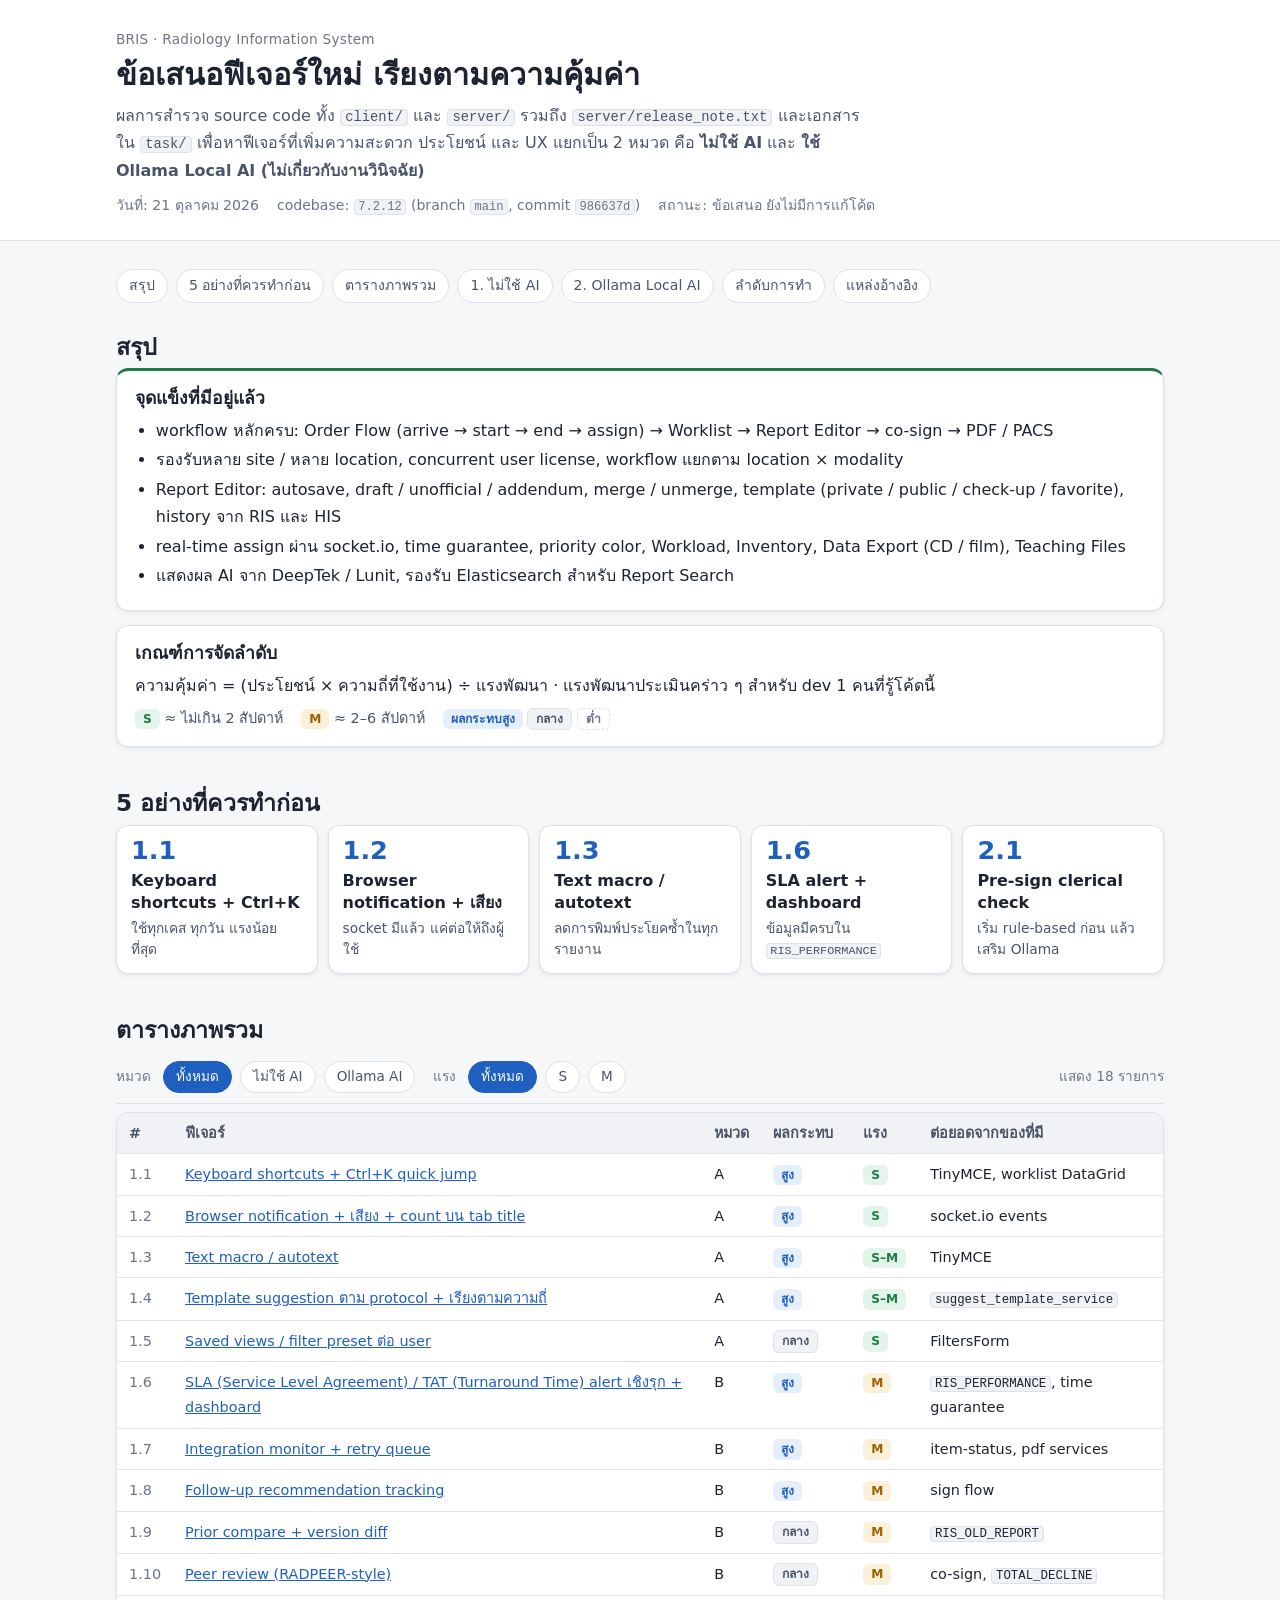
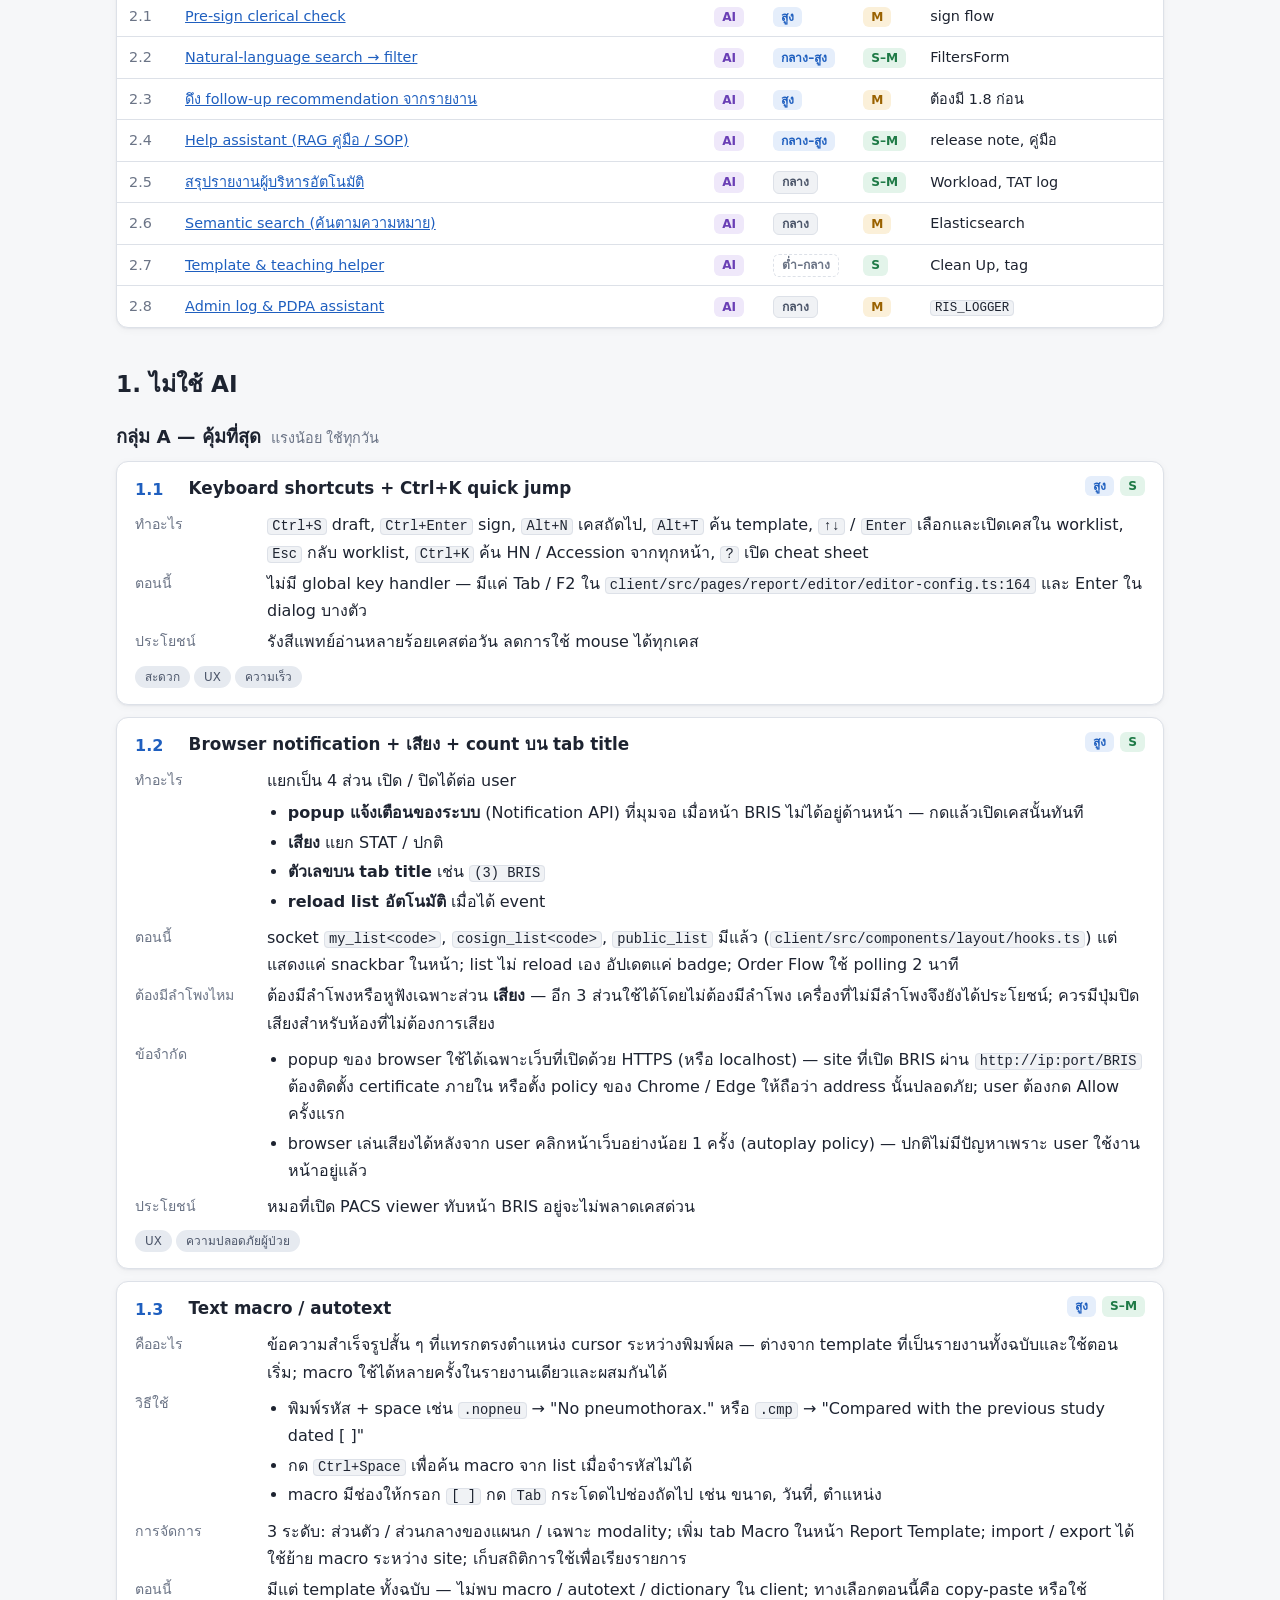
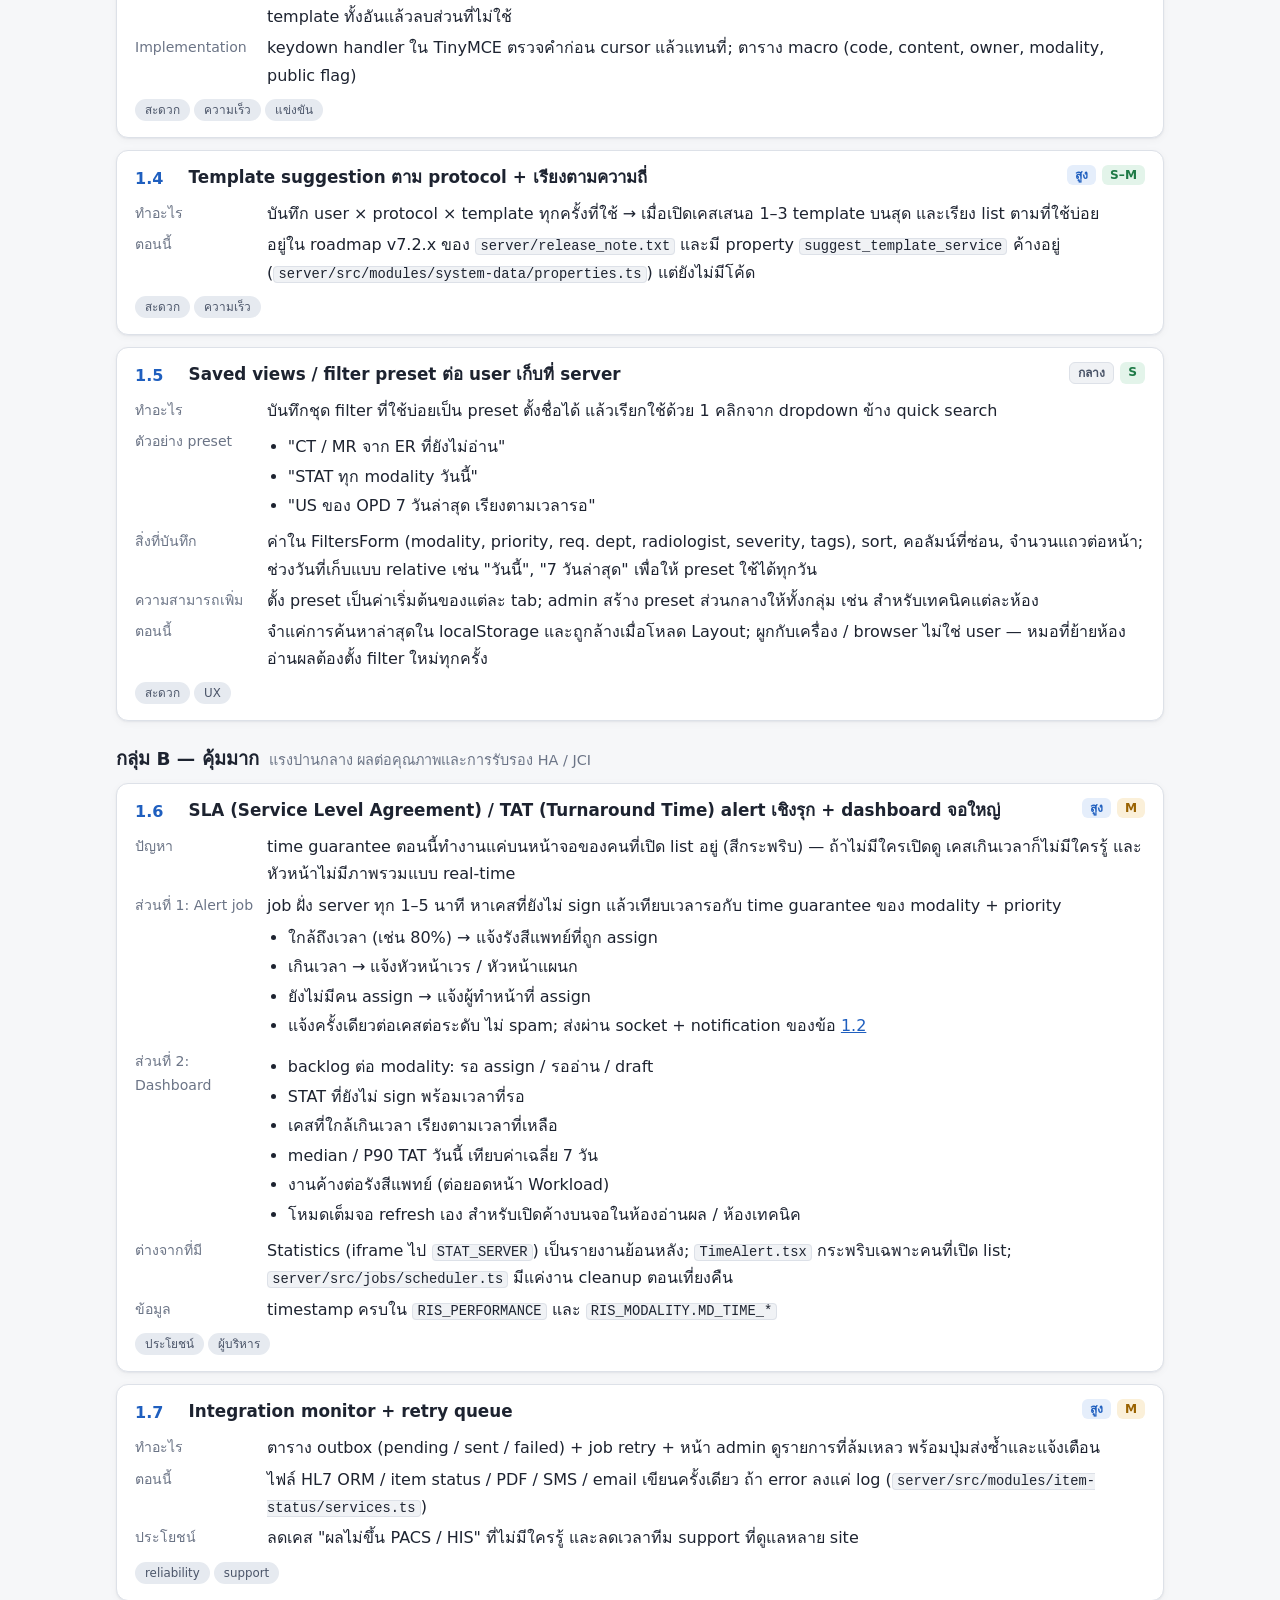
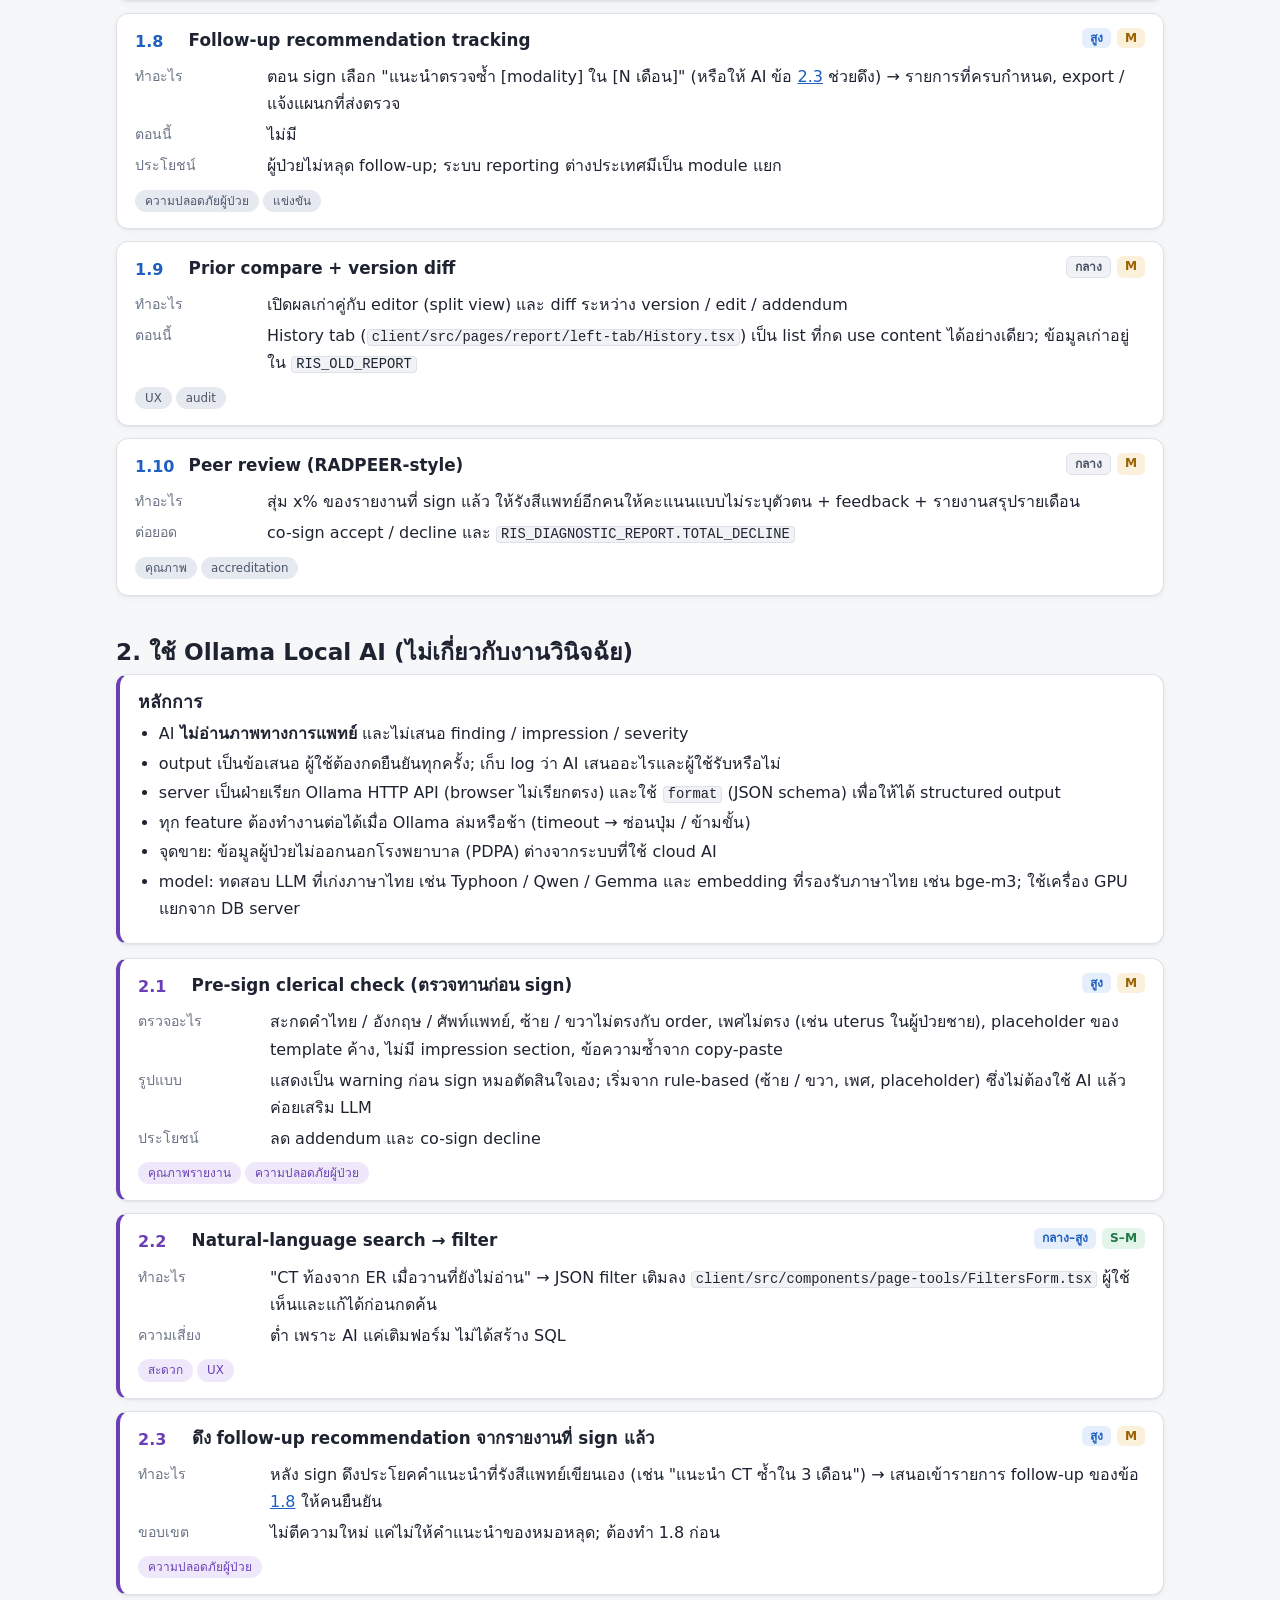
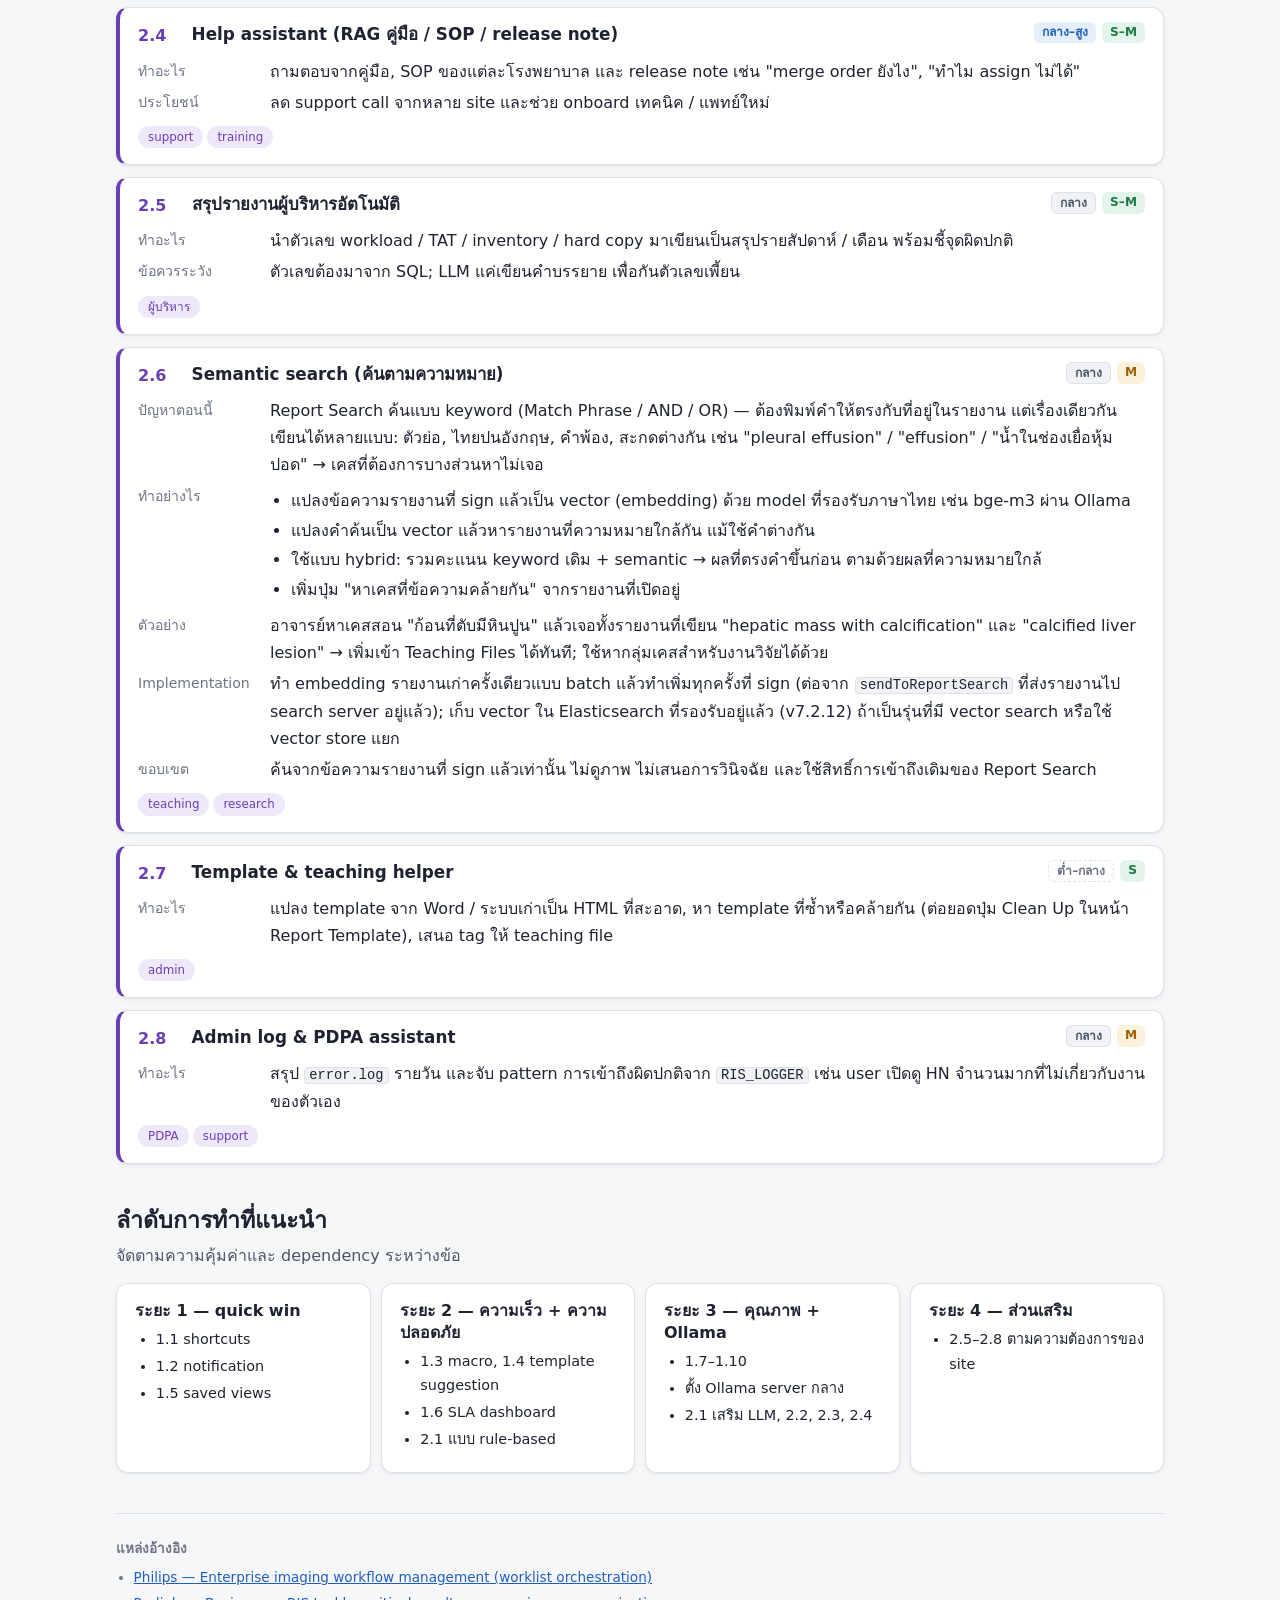
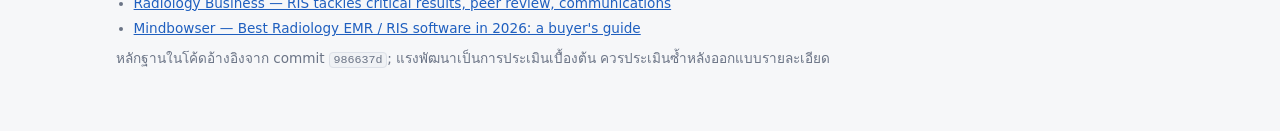
==== commit acae39d4: "ีupdate" ====
--- a/new_features/index.html
+++ b/new_features/index.html
@@ -507,8 +507,7 @@
           <code>server/</code> รวมถึง
           <code>server/release_note.txt</code> และเอกสารใน
           <code>task/</code> เพื่อหาฟีเจอร์ที่เพิ่มความสะดวก ประโยชน์ และ UX
-          และทำให้เหนือคู่แข่งในตลาด RIS แยกเป็น 2 หมวด คือ
-          <strong>ไม่ใช้ AI</strong> และ
+          แยกเป็น 2 หมวด คือ <strong>ไม่ใช้ AI</strong> และ
           <strong>ใช้ Ollama Local AI (ไม่เกี่ยวกับงานวินิจฉัย)</strong>
         </p>
         <div class="meta">
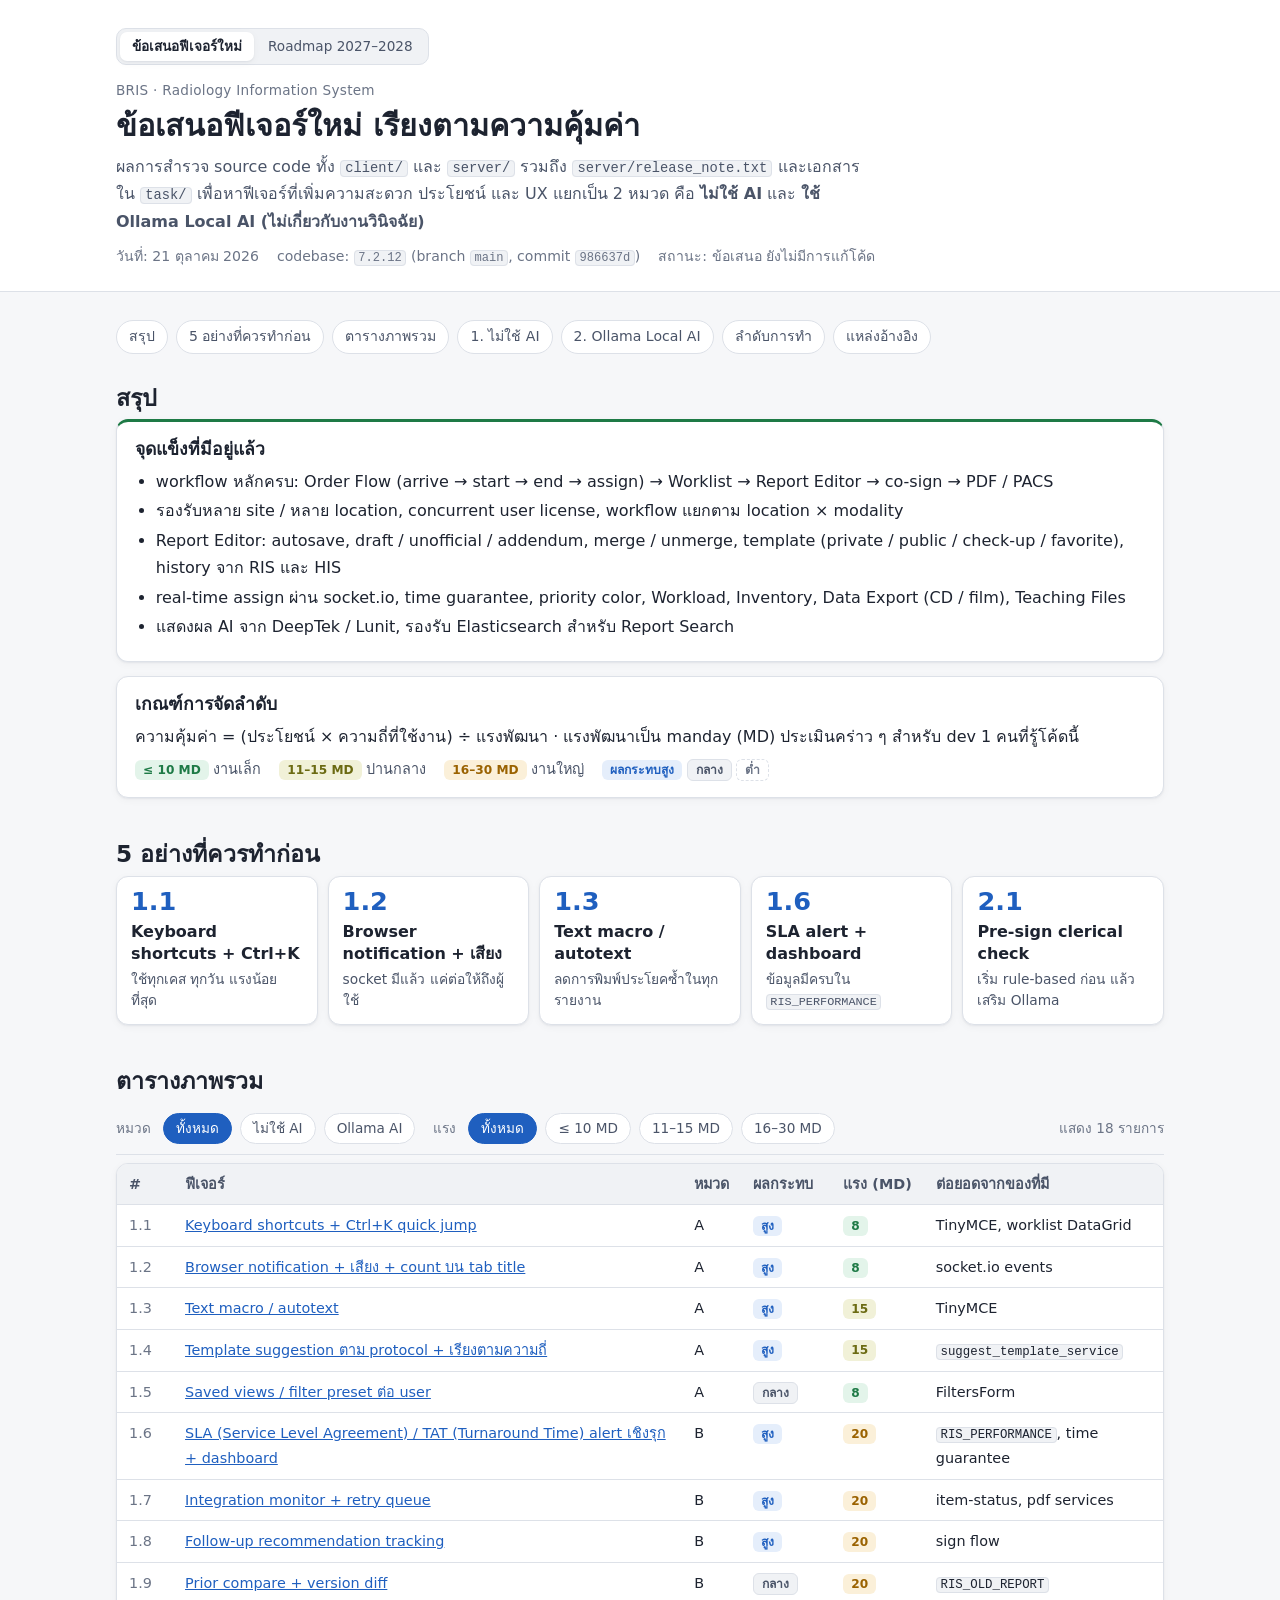
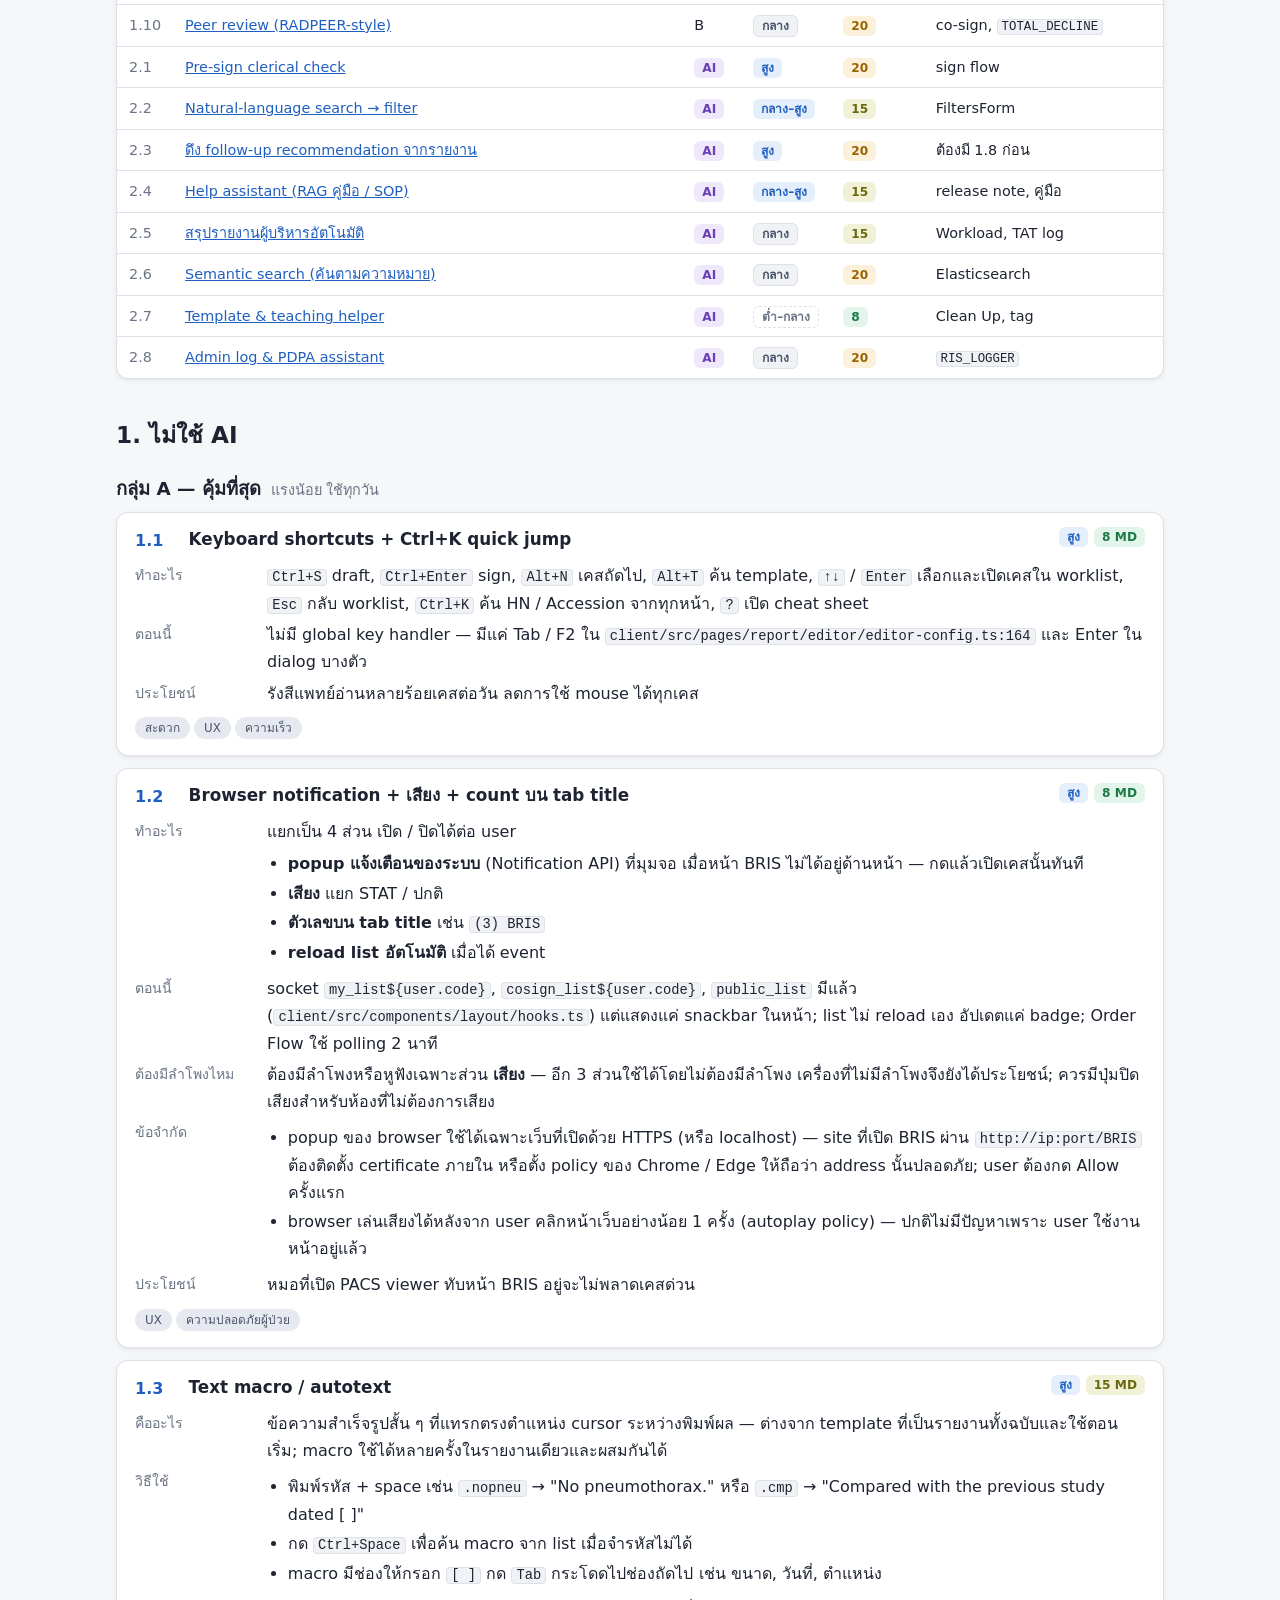
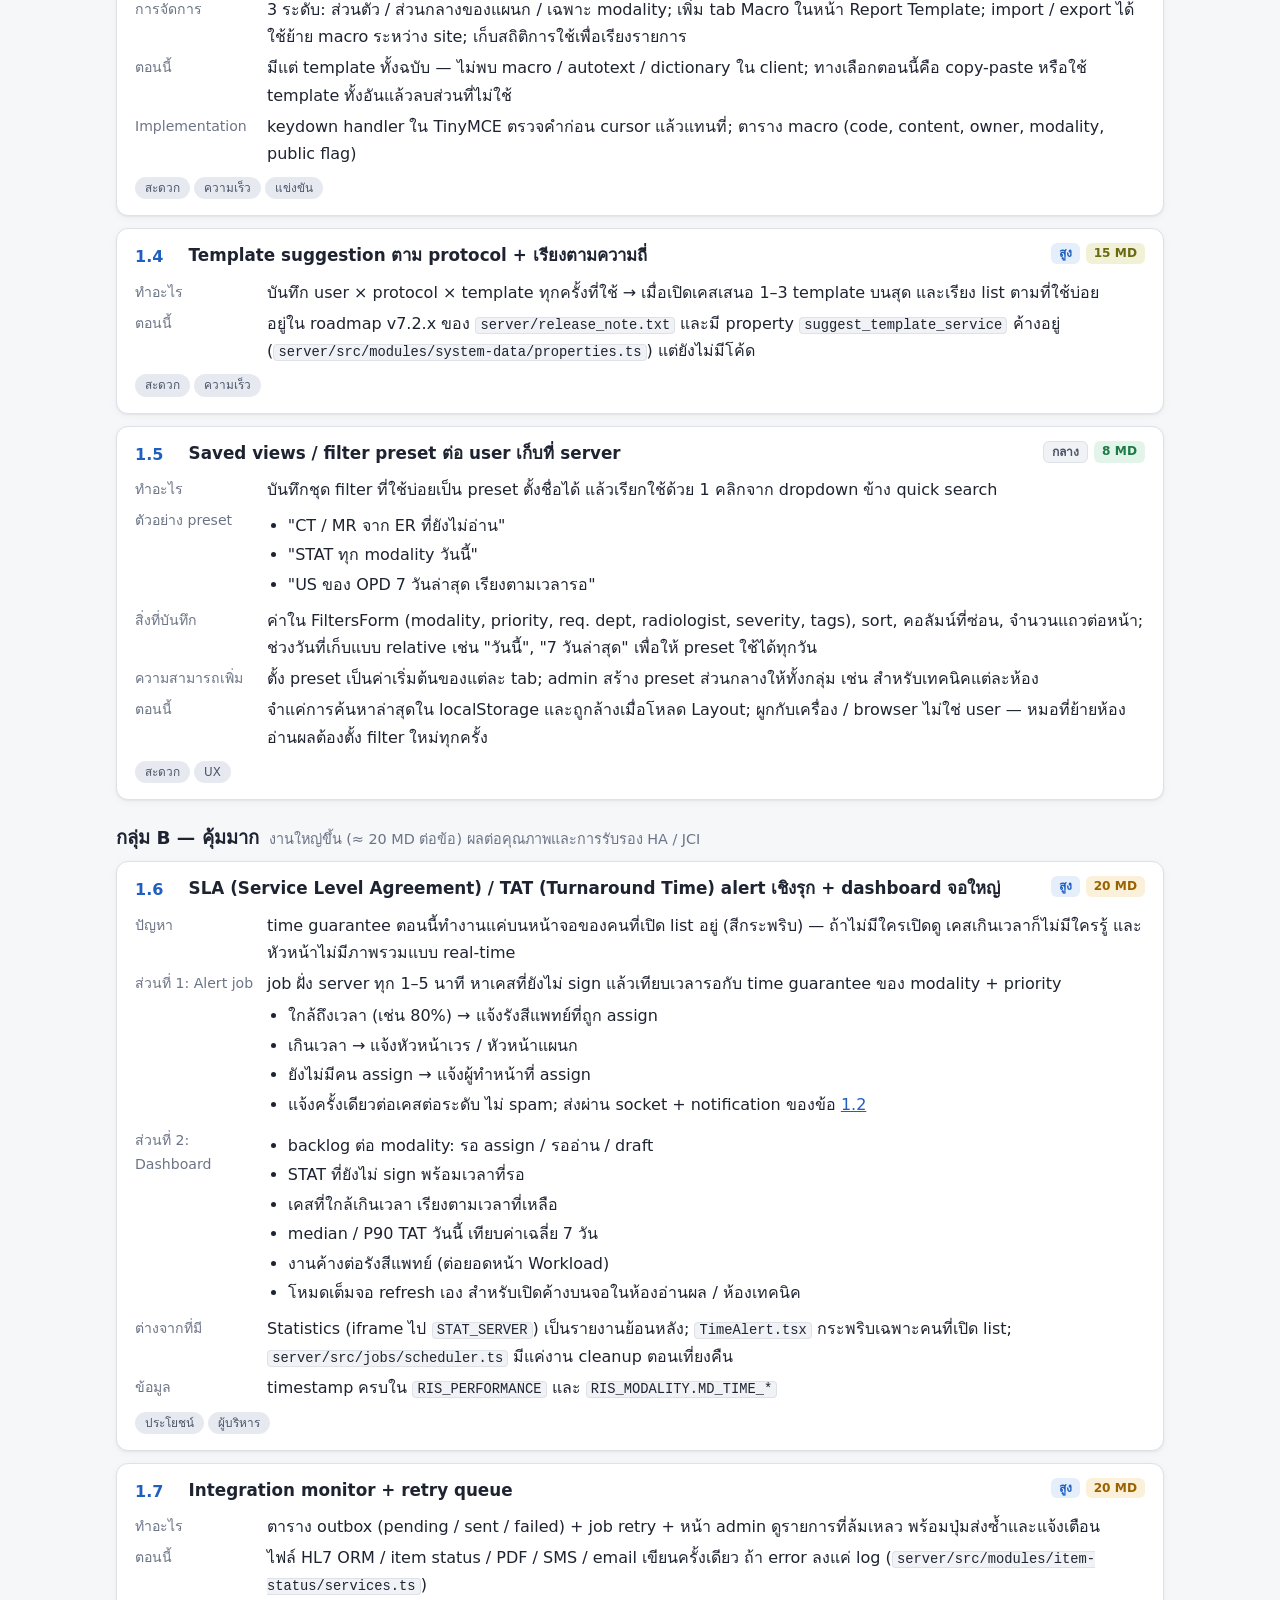
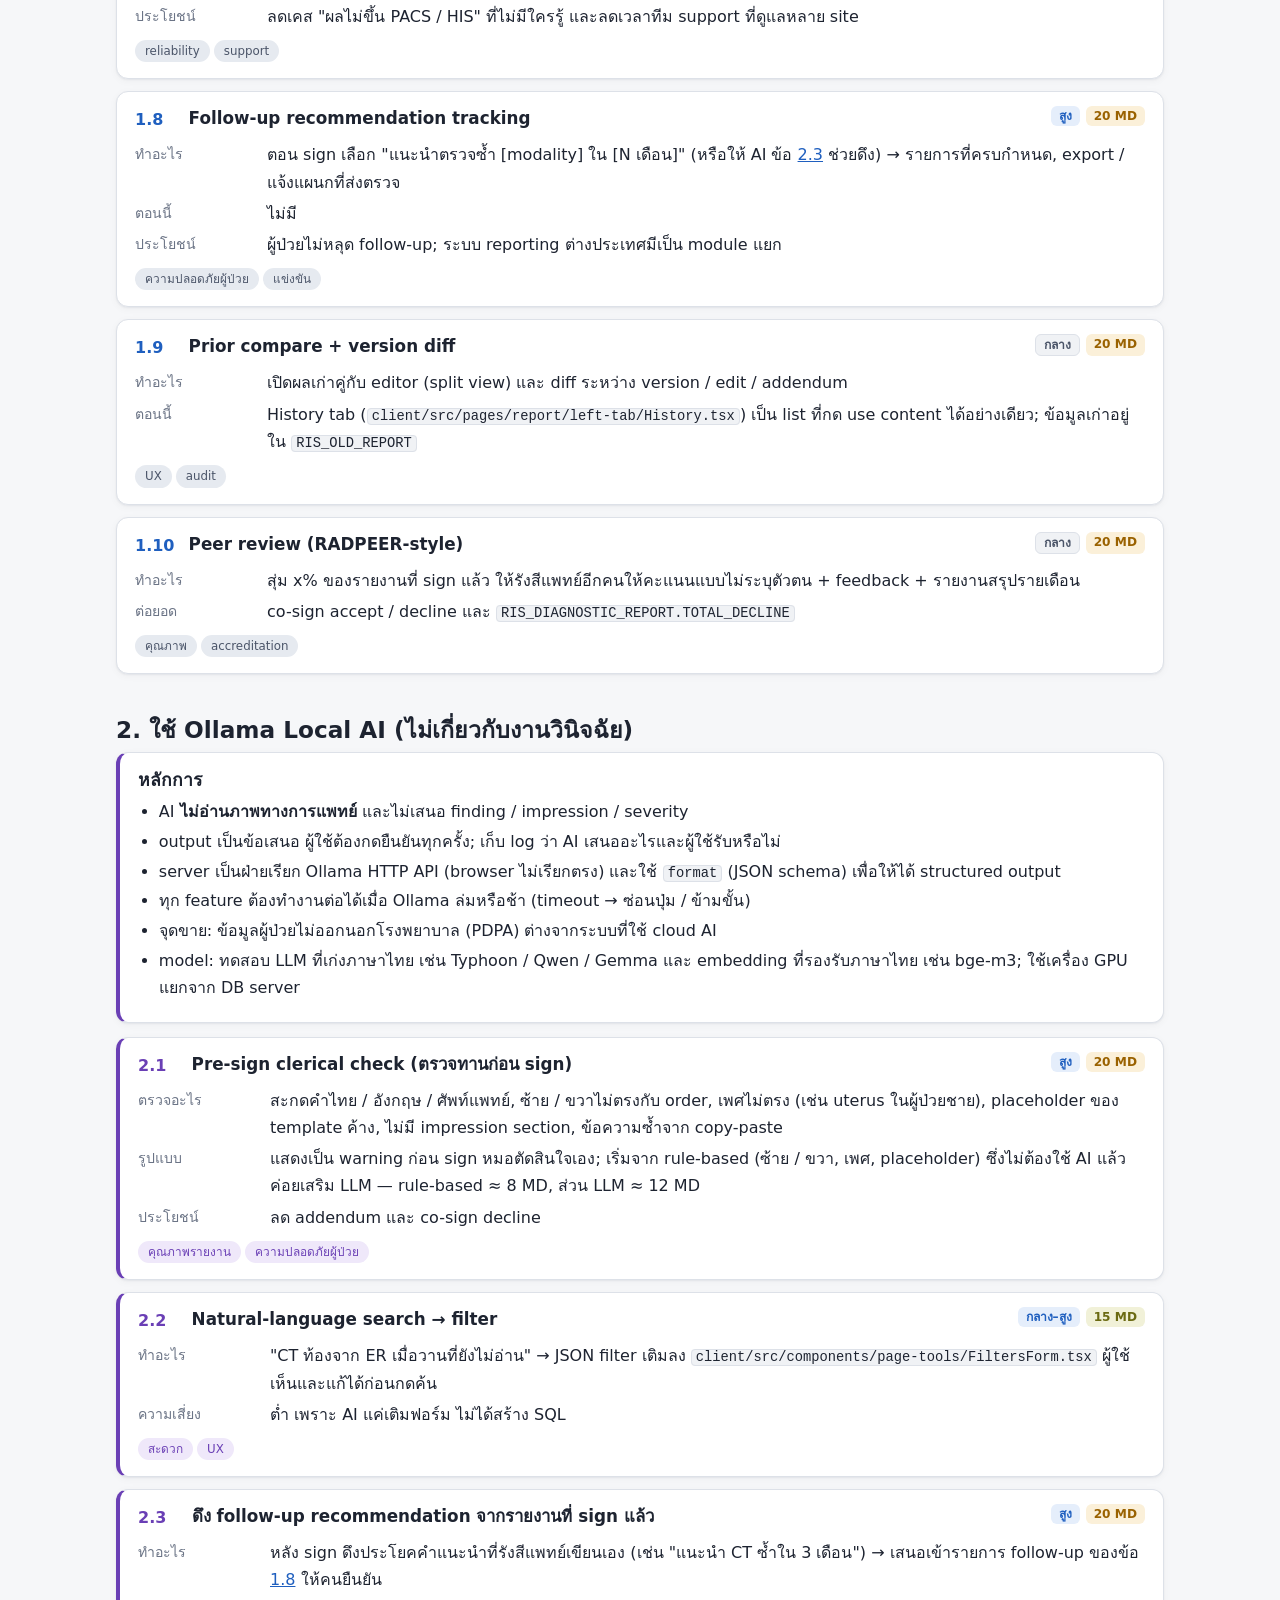
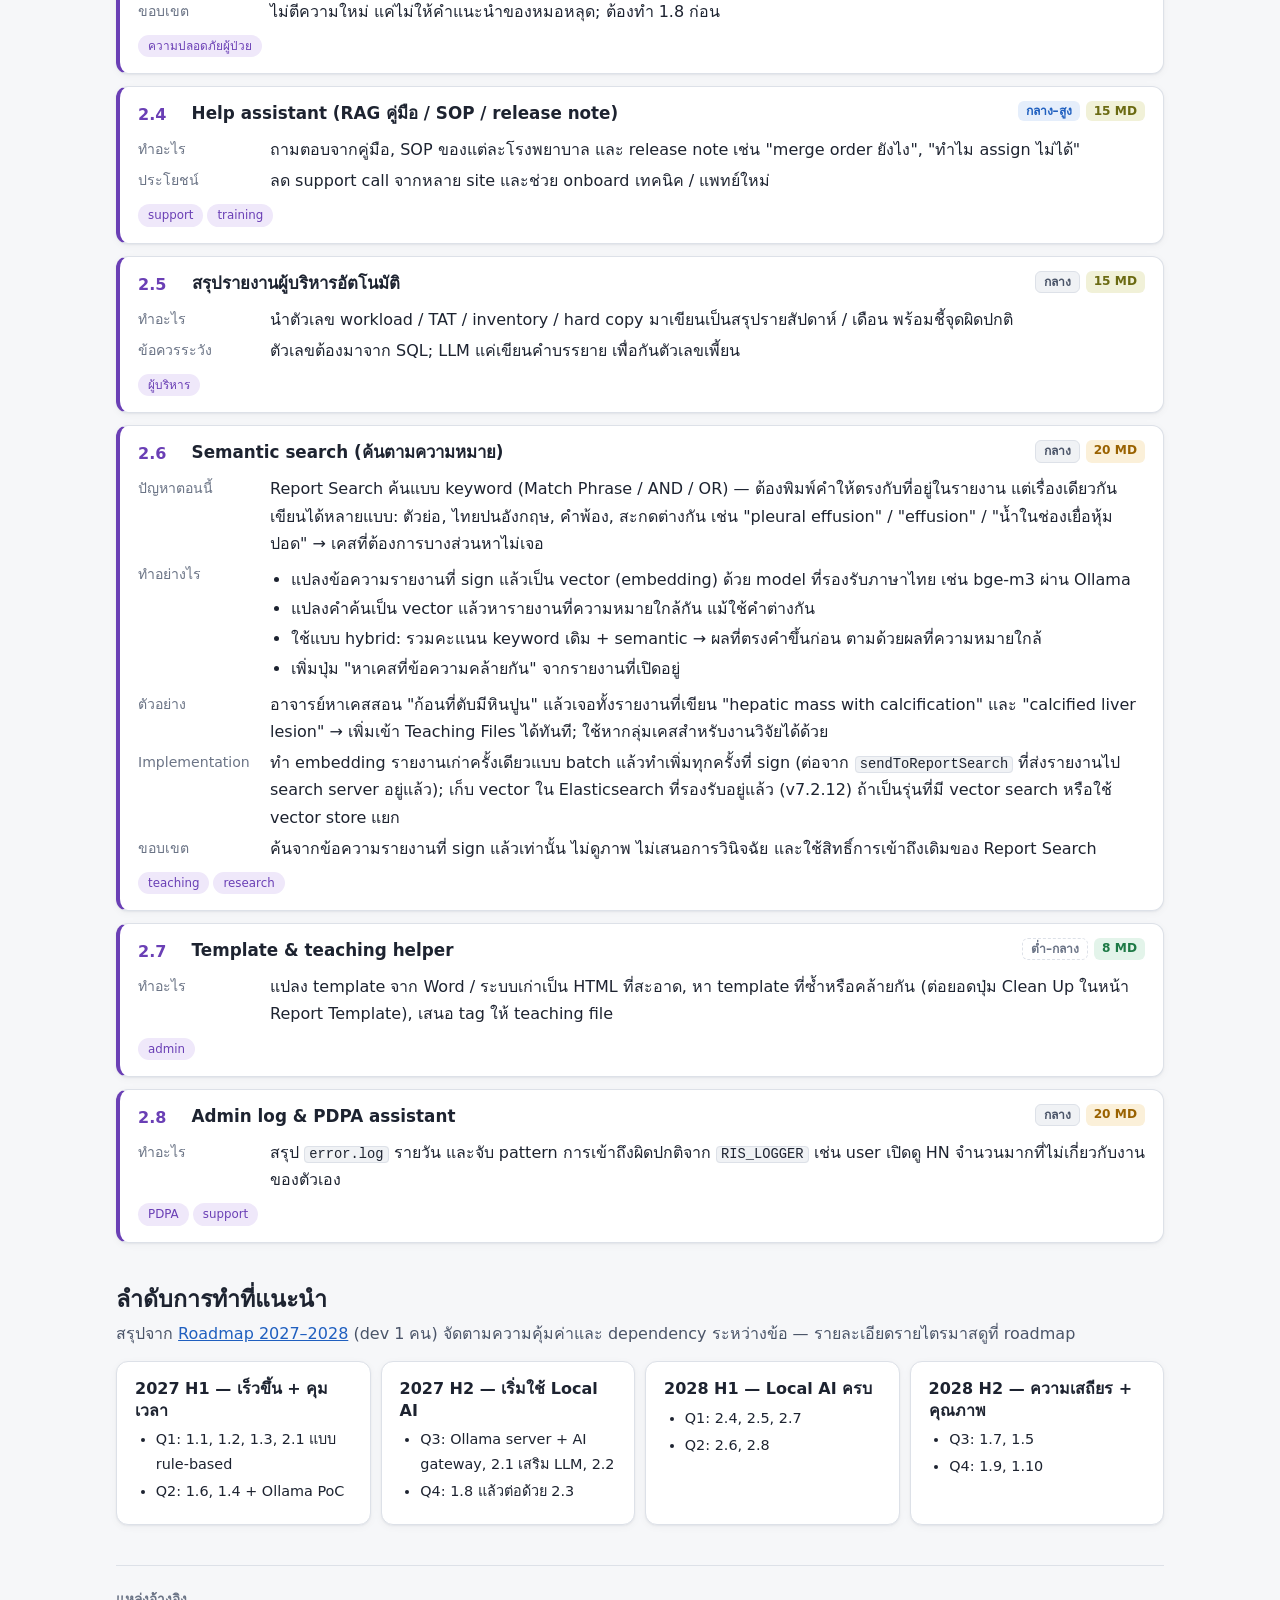
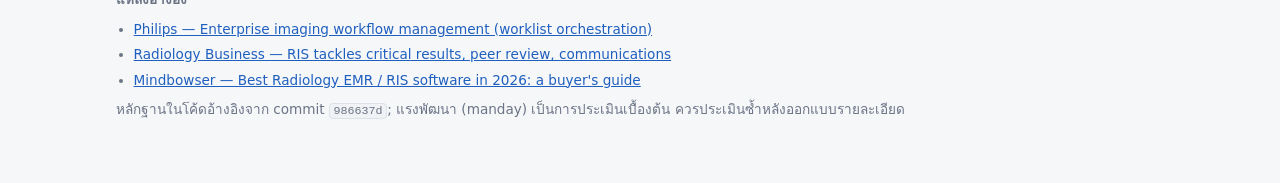
==== commit 423dc940: "update" ====
--- a/new_features/index.html
+++ b/new_features/index.html
@@ -105,6 +105,32 @@
         padding-top: 28px;
         padding-bottom: 22px;
       }
+      nav.pages {
+        display: inline-flex;
+        flex-wrap: wrap;
+        gap: 2px;
+        padding: 3px;
+        margin-bottom: 14px;
+        background: var(--surface-2);
+        border: 1px solid var(--border);
+        border-radius: 10px;
+      }
+      nav.pages a {
+        text-decoration: none;
+        font-size: 0.85rem;
+        color: var(--text-2);
+        padding: 3px 12px;
+        border-radius: 7px;
+      }
+      nav.pages a:hover {
+        color: var(--accent);
+      }
+      nav.pages a[aria-current='page'] {
+        background: var(--surface);
+        color: var(--text);
+        font-weight: 600;
+        box-shadow: var(--shadow);
+      }
       .eyebrow {
         color: var(--muted);
         font-size: 0.85rem;
@@ -193,6 +219,10 @@
       .e-S {
         background: var(--ok-soft);
         color: var(--ok);
+      }
+      .e-SM {
+        background: #f1f1d8;
+        color: #6b6a12;
       }
       .e-M {
         background: var(--warn-soft);
@@ -477,6 +507,7 @@
           font-size: 12pt;
         }
         .filters,
+        nav.pages,
         nav.toc {
           display: none !important;
         }
@@ -500,6 +531,10 @@
   <body>
     <header class="top">
       <div class="wrap">
+        <nav class="pages" aria-label="เอกสาร">
+          <a href="index.html" aria-current="page">ข้อเสนอฟีเจอร์ใหม่</a>
+          <a href="bris_2027_2028_features_roadmap.html">Roadmap 2027–2028</a>
+        </nav>
         <div class="eyebrow">BRIS · Radiology Information System</div>
         <h1>ข้อเสนอฟีเจอร์ใหม่ เรียงตามความคุ้มค่า</h1>
         <p class="lead">
@@ -565,11 +600,12 @@
           <h3>เกณฑ์การจัดลำดับ</h3>
           <p>
             ความคุ้มค่า = (ประโยชน์ × ความถี่ที่ใช้งาน) ÷ แรงพัฒนา ·
-            แรงพัฒนาประเมินคร่าว ๆ สำหรับ dev 1 คนที่รู้โค้ดนี้
+            แรงพัฒนาเป็น manday (MD) ประเมินคร่าว ๆ สำหรับ dev 1 คนที่รู้โค้ดนี้
           </p>
           <div class="legend">
-            <span><span class="badge e-S">S</span> ≈ ไม่เกิน 2 สัปดาห์</span>
-            <span><span class="badge e-M">M</span> ≈ 2–6 สัปดาห์</span>
+            <span><span class="badge e-S">≤ 10 MD</span> งานเล็ก</span>
+            <span><span class="badge e-SM">11–15 MD</span> ปานกลาง</span>
+            <span><span class="badge e-M">16–30 MD</span> งานใหญ่</span>
             <span
               ><span class="badge i-high">ผลกระทบสูง</span>
               <span class="badge i-mid">กลาง</span>
@@ -655,7 +691,15 @@
             data-f-eff="S"
             aria-pressed="false"
           >
-            S
+            ≤ 10 MD
+          </button>
+          <button
+            class="chip"
+            type="button"
+            data-f-eff="SM"
+            aria-pressed="false"
+          >
+            11–15 MD
           </button>
           <button
             class="chip"
@@ -663,7 +707,7 @@
             data-f-eff="M"
             aria-pressed="false"
           >
-            M
+            16–30 MD
           </button>
           <span class="count" id="filterCount"></span>
         </div>
@@ -675,7 +719,7 @@
                 <th>ฟีเจอร์</th>
                 <th>หมวด</th>
                 <th>ผลกระทบ</th>
-                <th>แรง</th>
+                <th>แรง (MD)</th>
                 <th>ต่อยอดจากของที่มี</th>
               </tr>
             </thead>
@@ -687,7 +731,7 @@
                 </td>
                 <td class="c">A</td>
                 <td><span class="badge i-high">สูง</span></td>
-                <td><span class="badge e-S">S</span></td>
+                <td><span class="badge e-S">8</span></td>
                 <td>TinyMCE, worklist DataGrid</td>
               </tr>
               <tr data-cat="noai" data-eff="S">
@@ -699,18 +743,18 @@
                 </td>
                 <td class="c">A</td>
                 <td><span class="badge i-high">สูง</span></td>
-                <td><span class="badge e-S">S</span></td>
+                <td><span class="badge e-S">8</span></td>
                 <td>socket.io events</td>
               </tr>
-              <tr data-cat="noai" data-eff="S M">
+              <tr data-cat="noai" data-eff="SM">
                 <td class="n">1.3</td>
                 <td><a href="#f1-3">Text macro / autotext</a></td>
                 <td class="c">A</td>
                 <td><span class="badge i-high">สูง</span></td>
-                <td><span class="badge e-S">S–M</span></td>
+                <td><span class="badge e-SM">15</span></td>
                 <td>TinyMCE</td>
               </tr>
-              <tr data-cat="noai" data-eff="S M">
+              <tr data-cat="noai" data-eff="SM">
                 <td class="n">1.4</td>
                 <td>
                   <a href="#f1-4"
@@ -719,7 +763,7 @@
                 </td>
                 <td class="c">A</td>
                 <td><span class="badge i-high">สูง</span></td>
-                <td><span class="badge e-S">S–M</span></td>
+                <td><span class="badge e-SM">15</span></td>
                 <td><code>suggest_template_service</code></td>
               </tr>
               <tr data-cat="noai" data-eff="S">
@@ -729,7 +773,7 @@
                 </td>
                 <td class="c">A</td>
                 <td><span class="badge i-mid">กลาง</span></td>
-                <td><span class="badge e-S">S</span></td>
+                <td><span class="badge e-S">8</span></td>
                 <td>FiltersForm</td>
               </tr>
               <tr data-cat="noai" data-eff="M">
@@ -742,7 +786,7 @@
                 </td>
                 <td class="c">B</td>
                 <td><span class="badge i-high">สูง</span></td>
-                <td><span class="badge e-M">M</span></td>
+                <td><span class="badge e-M">20</span></td>
                 <td><code>RIS_PERFORMANCE</code>, time guarantee</td>
               </tr>
               <tr data-cat="noai" data-eff="M">
@@ -750,7 +794,7 @@
                 <td><a href="#f1-7">Integration monitor + retry queue</a></td>
                 <td class="c">B</td>
                 <td><span class="badge i-high">สูง</span></td>
-                <td><span class="badge e-M">M</span></td>
+                <td><span class="badge e-M">20</span></td>
                 <td>item-status, pdf services</td>
               </tr>
               <tr data-cat="noai" data-eff="M">
@@ -758,7 +802,7 @@
                 <td><a href="#f1-8">Follow-up recommendation tracking</a></td>
                 <td class="c">B</td>
                 <td><span class="badge i-high">สูง</span></td>
-                <td><span class="badge e-M">M</span></td>
+                <td><span class="badge e-M">20</span></td>
                 <td>sign flow</td>
               </tr>
               <tr data-cat="noai" data-eff="M">
@@ -766,7 +810,7 @@
                 <td><a href="#f1-9">Prior compare + version diff</a></td>
                 <td class="c">B</td>
                 <td><span class="badge i-mid">กลาง</span></td>
-                <td><span class="badge e-M">M</span></td>
+                <td><span class="badge e-M">20</span></td>
                 <td><code>RIS_OLD_REPORT</code></td>
               </tr>
               <tr data-cat="noai" data-eff="M">
@@ -774,7 +818,7 @@
                 <td><a href="#f1-10">Peer review (RADPEER-style)</a></td>
                 <td class="c">B</td>
                 <td><span class="badge i-mid">กลาง</span></td>
-                <td><span class="badge e-M">M</span></td>
+                <td><span class="badge e-M">20</span></td>
                 <td>co-sign, <code>TOTAL_DECLINE</code></td>
               </tr>
               <tr data-cat="ai" data-eff="M">
@@ -782,15 +826,15 @@
                 <td><a href="#f2-1">Pre-sign clerical check</a></td>
                 <td class="c"><span class="badge t-ai">AI</span></td>
                 <td><span class="badge i-high">สูง</span></td>
-                <td><span class="badge e-M">M</span></td>
+                <td><span class="badge e-M">20</span></td>
                 <td>sign flow</td>
               </tr>
-              <tr data-cat="ai" data-eff="S M">
+              <tr data-cat="ai" data-eff="SM">
                 <td class="n">2.2</td>
                 <td><a href="#f2-2">Natural-language search → filter</a></td>
                 <td class="c"><span class="badge t-ai">AI</span></td>
                 <td><span class="badge i-high">กลาง–สูง</span></td>
-                <td><span class="badge e-S">S–M</span></td>
+                <td><span class="badge e-SM">15</span></td>
                 <td>FiltersForm</td>
               </tr>
               <tr data-cat="ai" data-eff="M">
@@ -800,23 +844,23 @@
                 </td>
                 <td class="c"><span class="badge t-ai">AI</span></td>
                 <td><span class="badge i-high">สูง</span></td>
-                <td><span class="badge e-M">M</span></td>
+                <td><span class="badge e-M">20</span></td>
                 <td>ต้องมี 1.8 ก่อน</td>
               </tr>
-              <tr data-cat="ai" data-eff="S M">
+              <tr data-cat="ai" data-eff="SM">
                 <td class="n">2.4</td>
                 <td><a href="#f2-4">Help assistant (RAG คู่มือ / SOP)</a></td>
                 <td class="c"><span class="badge t-ai">AI</span></td>
                 <td><span class="badge i-high">กลาง–สูง</span></td>
-                <td><span class="badge e-S">S–M</span></td>
+                <td><span class="badge e-SM">15</span></td>
                 <td>release note, คู่มือ</td>
               </tr>
-              <tr data-cat="ai" data-eff="S M">
+              <tr data-cat="ai" data-eff="SM">
                 <td class="n">2.5</td>
                 <td><a href="#f2-5">สรุปรายงานผู้บริหารอัตโนมัติ</a></td>
                 <td class="c"><span class="badge t-ai">AI</span></td>
                 <td><span class="badge i-mid">กลาง</span></td>
-                <td><span class="badge e-S">S–M</span></td>
+                <td><span class="badge e-SM">15</span></td>
                 <td>Workload, TAT log</td>
               </tr>
               <tr data-cat="ai" data-eff="M">
@@ -824,7 +868,7 @@
                 <td><a href="#f2-6">Semantic search (ค้นตามความหมาย)</a></td>
                 <td class="c"><span class="badge t-ai">AI</span></td>
                 <td><span class="badge i-mid">กลาง</span></td>
-                <td><span class="badge e-M">M</span></td>
+                <td><span class="badge e-M">20</span></td>
                 <td>Elasticsearch</td>
               </tr>
               <tr data-cat="ai" data-eff="S">
@@ -832,7 +876,7 @@
                 <td><a href="#f2-7">Template &amp; teaching helper</a></td>
                 <td class="c"><span class="badge t-ai">AI</span></td>
                 <td><span class="badge i-low">ต่ำ–กลาง</span></td>
-                <td><span class="badge e-S">S</span></td>
+                <td><span class="badge e-S">8</span></td>
                 <td>Clean Up, tag</td>
               </tr>
               <tr data-cat="ai" data-eff="M">
@@ -840,7 +884,7 @@
                 <td><a href="#f2-8">Admin log &amp; PDPA assistant</a></td>
                 <td class="c"><span class="badge t-ai">AI</span></td>
                 <td><span class="badge i-mid">กลาง</span></td>
-                <td><span class="badge e-M">M</span></td>
+                <td><span class="badge e-M">20</span></td>
                 <td><code>RIS_LOGGER</code></td>
               </tr>
             </tbody>
@@ -863,7 +907,7 @@
               <h4>Keyboard shortcuts + Ctrl+K quick jump</h4>
               <div class="badges">
                 <span class="badge i-high">สูง</span
-                ><span class="badge e-S">S</span>
+                ><span class="badge e-S">8 MD</span>
               </div>
             </div>
             <dl>
@@ -896,7 +940,7 @@
               <h4>Browser notification + เสียง + count บน tab title</h4>
               <div class="badges">
                 <span class="badge i-high">สูง</span
-                ><span class="badge e-S">S</span>
+                ><span class="badge e-S">8 MD</span>
               </div>
             </div>
             <dl>
@@ -919,8 +963,8 @@
               </dd>
               <dt>ตอนนี้</dt>
               <dd>
-                socket <code>my_list&lt;code&gt;</code>,
-                <code>cosign_list&lt;code&gt;</code>,
+                socket <code>my_list${user.code}</code>,
+                <code>cosign_list${user.code}</code>,
                 <code>public_list</code> มีแล้ว
                 (<code>client/src/components/layout/hooks.ts</code>) แต่แสดงแค่
                 snackbar ในหน้า; list ไม่ reload เอง อัปเดตแค่ badge; Order Flow
@@ -959,13 +1003,13 @@
             </div>
           </article>
 
-          <article class="card" id="f1-3" data-cat="noai" data-eff="S M">
+          <article class="card" id="f1-3" data-cat="noai" data-eff="SM">
             <div class="card-head">
               <span class="no">1.3</span>
               <h4>Text macro / autotext</h4>
               <div class="badges">
                 <span class="badge i-high">สูง</span
-                ><span class="badge e-S">S–M</span>
+                ><span class="badge e-SM">15 MD</span>
               </div>
             </div>
             <dl>
@@ -1017,13 +1061,13 @@
             </div>
           </article>
 
-          <article class="card" id="f1-4" data-cat="noai" data-eff="S M">
+          <article class="card" id="f1-4" data-cat="noai" data-eff="SM">
             <div class="card-head">
               <span class="no">1.4</span>
               <h4>Template suggestion ตาม protocol + เรียงตามความถี่</h4>
               <div class="badges">
                 <span class="badge i-high">สูง</span
-                ><span class="badge e-S">S–M</span>
+                ><span class="badge e-SM">15 MD</span>
               </div>
             </div>
             <dl>
@@ -1052,7 +1096,7 @@
               <h4>Saved views / filter preset ต่อ user เก็บที่ server</h4>
               <div class="badges">
                 <span class="badge i-mid">กลาง</span
-                ><span class="badge e-S">S</span>
+                ><span class="badge e-S">8 MD</span>
               </div>
             </div>
             <dl>
@@ -1096,7 +1140,9 @@
 
         <div class="group-head">
           <h3>กลุ่ม B — คุ้มมาก</h3>
-          <span>แรงปานกลาง ผลต่อคุณภาพและการรับรอง HA / JCI</span>
+          <span
+            >งานใหญ่ขึ้น (≈ 20 MD ต่อข้อ) ผลต่อคุณภาพและการรับรอง HA / JCI</span
+          >
         </div>
         <div class="cards">
           <article class="card" id="f1-6" data-cat="noai" data-eff="M">
@@ -1108,7 +1154,7 @@
               </h4>
               <div class="badges">
                 <span class="badge i-high">สูง</span
-                ><span class="badge e-M">M</span>
+                ><span class="badge e-M">20 MD</span>
               </div>
             </div>
             <dl>
@@ -1172,7 +1218,7 @@
               <h4>Integration monitor + retry queue</h4>
               <div class="badges">
                 <span class="badge i-high">สูง</span
-                ><span class="badge e-M">M</span>
+                ><span class="badge e-M">20 MD</span>
               </div>
             </div>
             <dl>
@@ -1205,7 +1251,7 @@
               <h4>Follow-up recommendation tracking</h4>
               <div class="badges">
                 <span class="badge i-high">สูง</span
-                ><span class="badge e-M">M</span>
+                ><span class="badge e-M">20 MD</span>
               </div>
             </div>
             <dl>
@@ -1235,7 +1281,7 @@
               <h4>Prior compare + version diff</h4>
               <div class="badges">
                 <span class="badge i-mid">กลาง</span
-                ><span class="badge e-M">M</span>
+                ><span class="badge e-M">20 MD</span>
               </div>
             </div>
             <dl>
@@ -1263,7 +1309,7 @@
               <h4>Peer review (RADPEER-style)</h4>
               <div class="badges">
                 <span class="badge i-mid">กลาง</span
-                ><span class="badge e-M">M</span>
+                ><span class="badge e-M">20 MD</span>
               </div>
             </div>
             <dl>
@@ -1329,7 +1375,7 @@
               <h4>Pre-sign clerical check (ตรวจทานก่อน sign)</h4>
               <div class="badges">
                 <span class="badge i-high">สูง</span
-                ><span class="badge e-M">M</span>
+                ><span class="badge e-M">20 MD</span>
               </div>
             </div>
             <dl>
@@ -1343,7 +1389,7 @@
               <dd>
                 แสดงเป็น warning ก่อน sign หมอตัดสินใจเอง; เริ่มจาก rule-based
                 (ซ้าย / ขวา, เพศ, placeholder) ซึ่งไม่ต้องใช้ AI แล้วค่อยเสริม
-                LLM
+                LLM — rule-based ≈ 8 MD, ส่วน LLM ≈ 12 MD
               </dd>
               <dt>ประโยชน์</dt>
               <dd>ลด addendum และ co-sign decline</dd>
@@ -1354,13 +1400,13 @@
             </div>
           </article>
 
-          <article class="card ai-card" id="f2-2" data-cat="ai" data-eff="S M">
+          <article class="card ai-card" id="f2-2" data-cat="ai" data-eff="SM">
             <div class="card-head">
               <span class="no">2.2</span>
               <h4>Natural-language search → filter</h4>
               <div class="badges">
                 <span class="badge i-high">กลาง–สูง</span
-                ><span class="badge e-S">S–M</span>
+                ><span class="badge e-SM">15 MD</span>
               </div>
             </div>
             <dl>
@@ -1384,7 +1430,7 @@
               <h4>ดึง follow-up recommendation จากรายงานที่ sign แล้ว</h4>
               <div class="badges">
                 <span class="badge i-high">สูง</span
-                ><span class="badge e-M">M</span>
+                ><span class="badge e-M">20 MD</span>
               </div>
             </div>
             <dl>
@@ -1400,13 +1446,13 @@
             <div class="tags"><span class="tag">ความปลอดภัยผู้ป่วย</span></div>
           </article>
 
-          <article class="card ai-card" id="f2-4" data-cat="ai" data-eff="S M">
+          <article class="card ai-card" id="f2-4" data-cat="ai" data-eff="SM">
             <div class="card-head">
               <span class="no">2.4</span>
               <h4>Help assistant (RAG คู่มือ / SOP / release note)</h4>
               <div class="badges">
                 <span class="badge i-high">กลาง–สูง</span
-                ><span class="badge e-S">S–M</span>
+                ><span class="badge e-SM">15 MD</span>
               </div>
             </div>
             <dl>
@@ -1425,13 +1471,13 @@
             </div>
           </article>
 
-          <article class="card ai-card" id="f2-5" data-cat="ai" data-eff="S M">
+          <article class="card ai-card" id="f2-5" data-cat="ai" data-eff="SM">
             <div class="card-head">
               <span class="no">2.5</span>
               <h4>สรุปรายงานผู้บริหารอัตโนมัติ</h4>
               <div class="badges">
                 <span class="badge i-mid">กลาง</span
-                ><span class="badge e-S">S–M</span>
+                ><span class="badge e-SM">15 MD</span>
               </div>
             </div>
             <dl>
@@ -1454,7 +1500,7 @@
               <h4>Semantic search (ค้นตามความหมาย)</h4>
               <div class="badges">
                 <span class="badge i-mid">กลาง</span
-                ><span class="badge e-M">M</span>
+                ><span class="badge e-M">20 MD</span>
               </div>
             </div>
             <dl>
@@ -1519,7 +1565,7 @@
               <h4>Template &amp; teaching helper</h4>
               <div class="badges">
                 <span class="badge i-low">ต่ำ–กลาง</span
-                ><span class="badge e-S">S</span>
+                ><span class="badge e-S">8 MD</span>
               </div>
             </div>
             <dl>
@@ -1539,7 +1585,7 @@
               <h4>Admin log &amp; PDPA assistant</h4>
               <div class="badges">
                 <span class="badge i-mid">กลาง</span
-                ><span class="badge e-M">M</span>
+                ><span class="badge e-M">20 MD</span>
               </div>
             </div>
             <dl>
@@ -1560,36 +1606,39 @@
       <!-- ================= PHASES ================= -->
       <section id="phases">
         <h2>ลำดับการทำที่แนะนำ</h2>
-        <p class="section-intro">จัดตามความคุ้มค่าและ dependency ระหว่างข้อ</p>
+        <p class="section-intro">
+          สรุปจาก
+          <a href="bris_2027_2028_features_roadmap.html">Roadmap 2027–2028</a>
+          (dev 1 คน) จัดตามความคุ้มค่าและ dependency ระหว่างข้อ —
+          รายละเอียดรายไตรมาสดูที่ roadmap
+        </p>
         <div class="phases">
           <div class="panel">
-            <h3>ระยะ 1 — quick win</h3>
+            <h3>2027 H1 — เร็วขึ้น + คุมเวลา</h3>
             <ul>
-              <li>1.1 shortcuts</li>
-              <li>1.2 notification</li>
-              <li>1.5 saved views</li>
+              <li>Q1: 1.1, 1.2, 1.3, 2.1 แบบ rule-based</li>
+              <li>Q2: 1.6, 1.4 + Ollama PoC</li>
             </ul>
           </div>
           <div class="panel">
-            <h3>ระยะ 2 — ความเร็ว + ความปลอดภัย</h3>
+            <h3>2027 H2 — เริ่มใช้ Local AI</h3>
             <ul>
-              <li>1.3 macro, 1.4 template suggestion</li>
-              <li>1.6 SLA dashboard</li>
-              <li>2.1 แบบ rule-based</li>
+              <li>Q3: Ollama server + AI gateway, 2.1 เสริม LLM, 2.2</li>
+              <li>Q4: 1.8 แล้วต่อด้วย 2.3</li>
             </ul>
           </div>
           <div class="panel">
-            <h3>ระยะ 3 — คุณภาพ + Ollama</h3>
+            <h3>2028 H1 — Local AI ครบ</h3>
             <ul>
-              <li>1.7–1.10</li>
-              <li>ตั้ง Ollama server กลาง</li>
-              <li>2.1 เสริม LLM, 2.2, 2.3, 2.4</li>
+              <li>Q1: 2.4, 2.5, 2.7</li>
+              <li>Q2: 2.6, 2.8</li>
             </ul>
           </div>
           <div class="panel">
-            <h3>ระยะ 4 — ส่วนเสริม</h3>
+            <h3>2028 H2 — ความเสถียร + คุณภาพ</h3>
             <ul>
-              <li>2.5–2.8 ตามความต้องการของ site</li>
+              <li>Q3: 1.7, 1.5</li>
+              <li>Q4: 1.9, 1.10</li>
             </ul>
           </div>
         </div>
@@ -1619,8 +1668,8 @@
           </li>
         </ul>
         <p>
-          หลักฐานในโค้ดอ้างอิงจาก commit <code>986637d</code>;
-          แรงพัฒนาเป็นการประเมินเบื้องต้น ควรประเมินซ้ำหลังออกแบบรายละเอียด
+          หลักฐานในโค้ดอ้างอิงจาก commit <code>986637d</code>; แรงพัฒนา (manday)
+          เป็นการประเมินเบื้องต้น ควรประเมินซ้ำหลังออกแบบรายละเอียด
         </p>
       </footer>
     </main>
